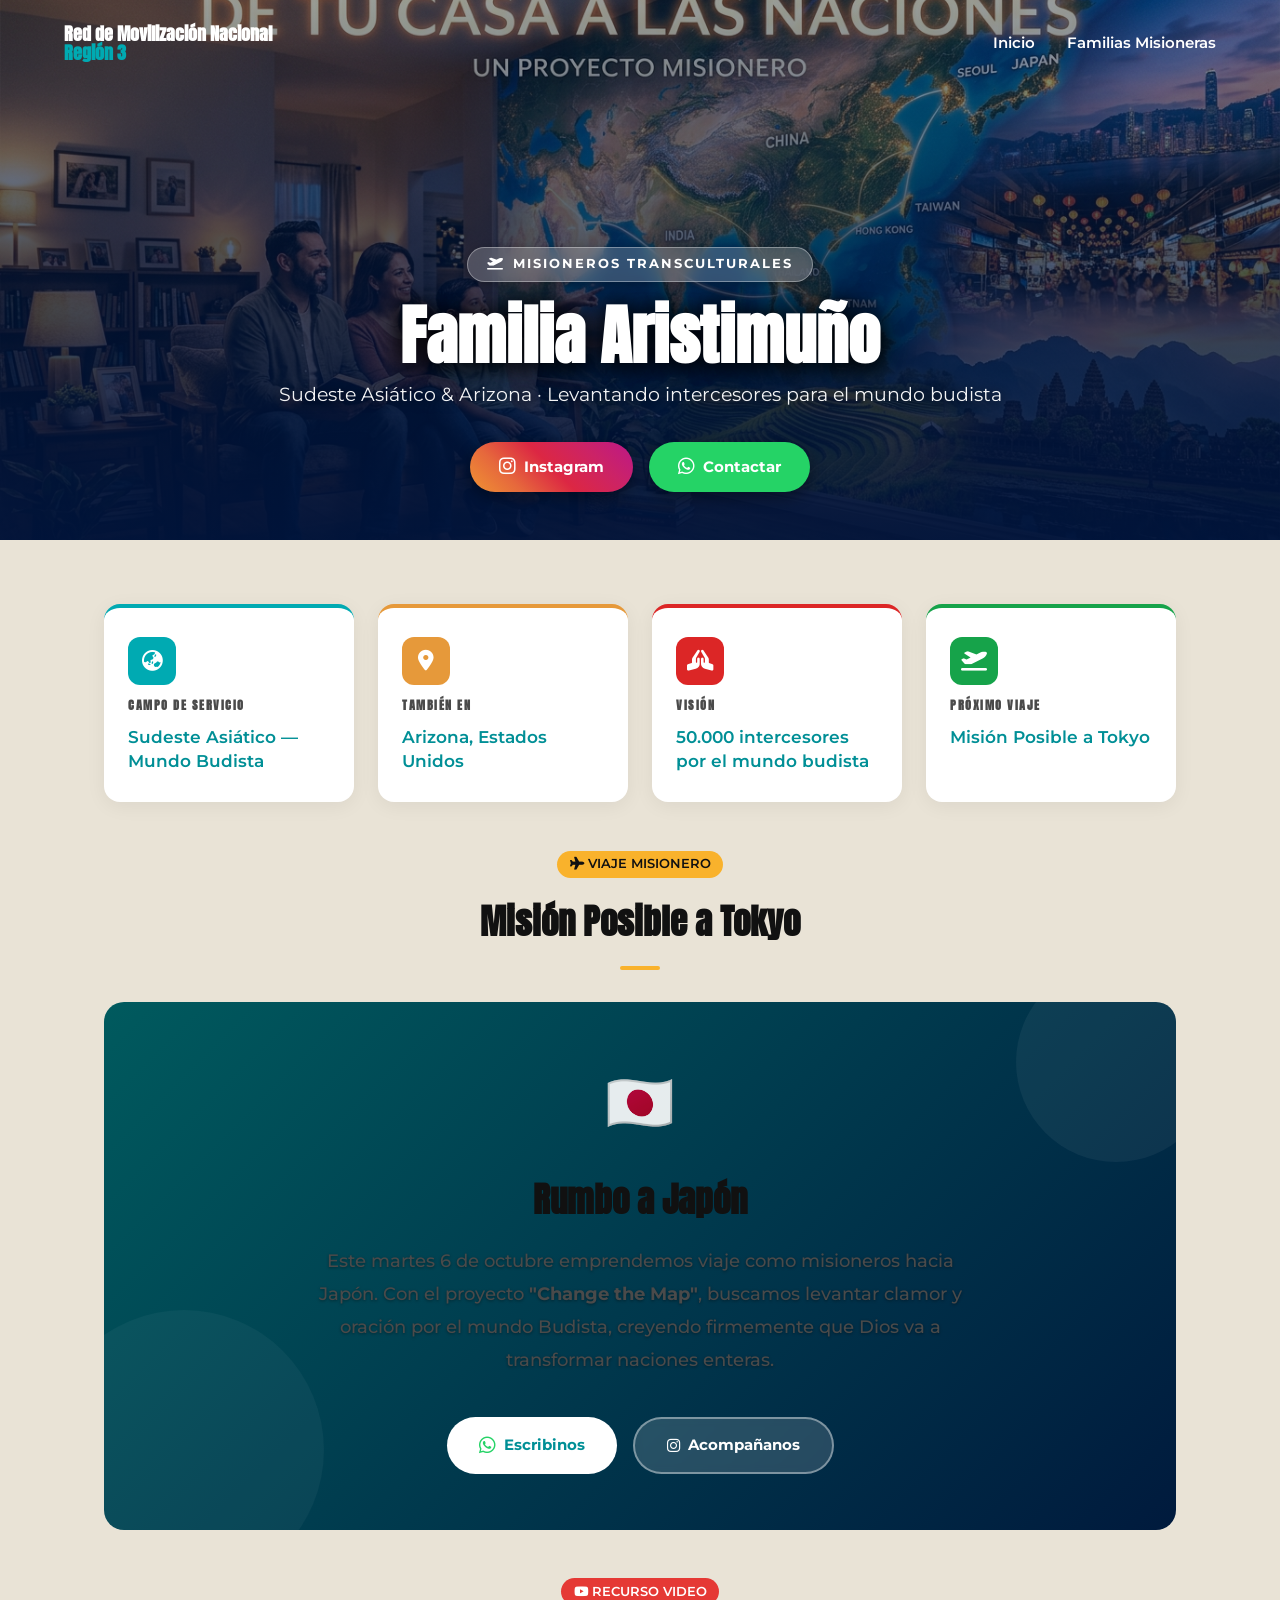
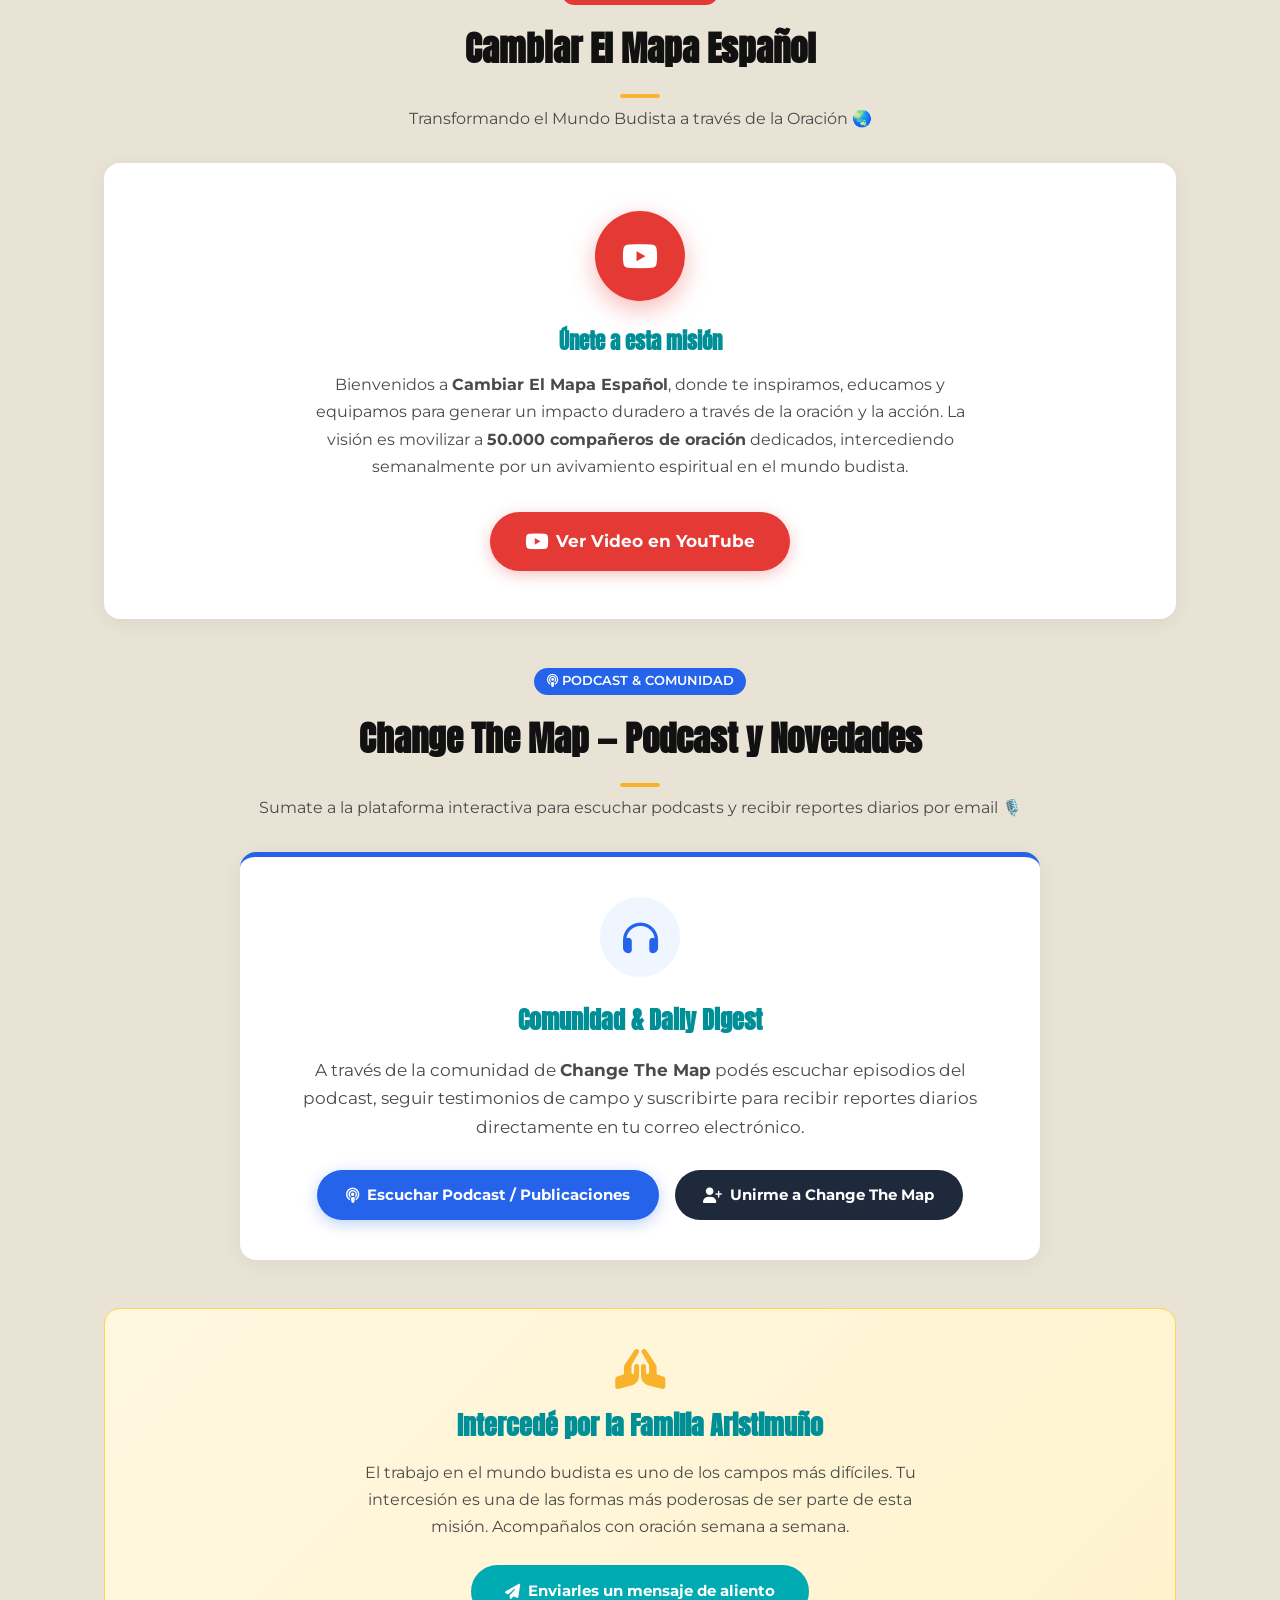
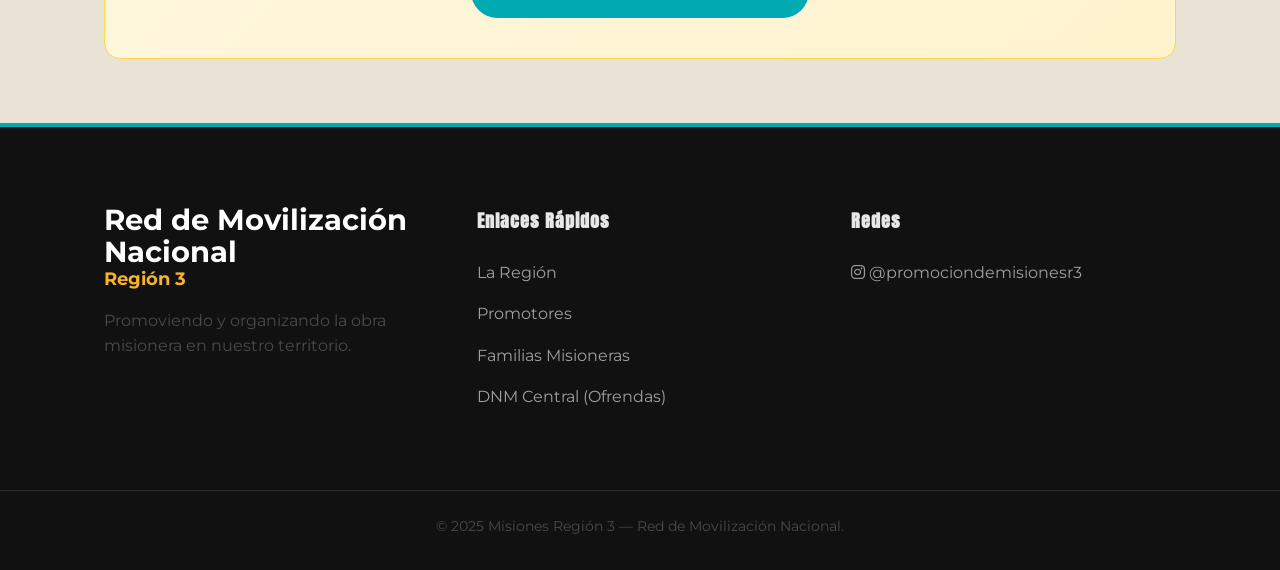
==== evento-detalle.html @ 2feb19c0 "Improve contrast for Aristimuño project highlight block" ====
<!DOCTYPE html>
<html lang="es">
<head>
    <meta charset="utf-8"/>
    <meta content="width=device-width, initial-scale=1.0" name="viewport"/>
    <title>Familia Aristimuño | Misioneros Región 3</title>
    <meta name="description" content="Conocé la historia y los proyectos misioneros de la Familia Aristimuño, sirviendo en el Sudeste Asiático y Arizona con el viaje 'Misión Posible a Tokyo' y el proyecto 'Change the Map'."/>
    <link href="estilos.css" rel="stylesheet"/>
    <link href="https://fonts.googleapis.com/css2?family=Anton&amp;family=Montserrat:wght@300;400;600;700;800&amp;display=swap" rel="stylesheet"/>
    <link href="https://cdnjs.cloudflare.com/ajax/libs/font-awesome/6.4.0/css/all.min.css" rel="stylesheet"/>
    <link href="manifest.json" rel="manifest"/>
    <meta content="#004080" name="theme-color"/>
    <meta content="yes" name="apple-mobile-web-app-capable"/>
    <meta content="black-translucent" name="apple-mobile-web-app-status-bar-style"/>
    <style>
        /* --- Estilos específicos para la página de perfil --- */
        .perfil-hero {
            min-height: 60vh;
            display: flex;
            align-items: flex-end;
            justify-content: center;
            position: relative;
            padding-top: 80px;
            padding-bottom: 3rem;
            background: url('assets/images/hero_aristimuno.jpg') center/cover no-repeat;
        }
        .perfil-hero-overlay {
            position: absolute;
            inset: 0;
            background: linear-gradient(to top, rgba(0,20,60,0.95) 0%, rgba(0,20,60,0.65) 60%, rgba(0,20,60,0.4) 100%);
            z-index: 1;
        }
        .perfil-hero-content {
            position: relative;
            z-index: 2;
            text-align: center;
            color: #ffffff !important;
            width: 100%;
            max-width: 800px;
            padding: 0 1.5rem;
        }
        .perfil-hero-badge {
            display: inline-flex;
            align-items: center;
            gap: 0.5rem;
            background: rgba(255,255,255,0.2);
            backdrop-filter: blur(8px);
            border: 1px solid rgba(255,255,255,0.35);
            color: #ffffff !important;
            padding: 0.4rem 1.2rem;
            border-radius: 50px;
            font-size: 0.8rem;
            font-weight: 700;
            letter-spacing: 2px;
            text-transform: uppercase;
            margin-bottom: 1.2rem;
            box-shadow: 0 2px 10px rgba(0,0,0,0.3);
        }
        .perfil-hero-title {
            color: #ffffff !important;
            font-size: clamp(2.5rem, 6vw, 4rem);
            font-weight: 800;
            margin: 0 0 0.5rem;
            line-height: 1.1;
            text-shadow: 0 2px 20px rgba(0,0,0,0.9), 0 4px 30px rgba(0,0,0,0.8);
        }
        .perfil-hero-sub {
            color: #ffffff !important;
            font-size: 1.2rem;
            font-weight: 400;
            opacity: 0.95;
            margin-bottom: 2rem;
            text-shadow: 0 2px 12px rgba(0,0,0,0.9);
        }
        .perfil-hero-actions {
            display: flex;
            gap: 1rem;
            justify-content: center;
            flex-wrap: wrap;
        }

        /* --- Info cards --- */
        .perfil-info-grid {
            display: grid;
            grid-template-columns: repeat(auto-fit, minmax(240px, 1fr));
            gap: 1.5rem;
            margin-bottom: 3rem;
        }
        .perfil-info-card {
            background: white;
            border-radius: 16px;
            padding: 1.8rem 1.5rem;
            box-shadow: 0 4px 20px rgba(0,0,0,0.06);
            display: flex;
            flex-direction: column;
            align-items: flex-start;
            gap: 0.7rem;
            border-top: 4px solid var(--primary-color);
            transition: transform 0.3s ease, box-shadow 0.3s ease;
        }
        .perfil-info-card:hover {
            transform: translateY(-4px);
            box-shadow: 0 10px 30px rgba(0,0,0,0.1);
        }
        .perfil-info-card .card-icon {
            width: 48px;
            height: 48px;
            border-radius: 12px;
            display: flex;
            align-items: center;
            justify-content: center;
            font-size: 1.3rem;
            color: white;
            background: var(--primary-color);
        }
        .perfil-info-card h4 {
            font-size: 0.75rem;
            font-weight: 700;
            text-transform: uppercase;
            letter-spacing: 1.5px;
            color: var(--text-muted);
            margin: 0;
        }
        .perfil-info-card p {
            font-size: 1.05rem;
            font-weight: 600;
            color: var(--primary-dark);
            margin: 0;
            line-height: 1.4;
        }

        /* --- Proyecto highlight --- */
        .proyecto-highlight {
            background: linear-gradient(135deg, #005a5e 0%, #001a3d 100%);
            border-radius: 20px;
            padding: 3.5rem 3rem;
            color: white;
            text-align: center;
            position: relative;
            overflow: hidden;
        }
        .proyecto-highlight::before {
            content: '';
            position: absolute;
            top: -40px; right: -40px;
            width: 200px; height: 200px;
            background: rgba(255,255,255,0.05);
            border-radius: 50%;
        }
        .proyecto-highlight::after {
            content: '';
            position: absolute;
            bottom: -60px; left: -60px;
            width: 280px; height: 280px;
            background: rgba(255,255,255,0.04);
            border-radius: 50%;
        }
        .proyecto-icon {
            font-size: 3.5rem;
            margin-bottom: 1.5rem;
            opacity: 0.9;
        }
        .proyecto-highlight h3 {
            font-size: 2.2rem;
            font-weight: 800;
            margin-bottom: 1rem;
        }
        .proyecto-highlight p {
            font-size: 1.15rem;
            font-weight: 500;
            line-height: 1.8;
            opacity: 1;
            max-width: 650px;
            margin: 0 auto 2.5rem;
            text-shadow: 0 1px 3px rgba(0,0,0,0.4);
        }
        .proyecto-actions {
            display: flex;
            gap: 1rem;
            justify-content: center;
            flex-wrap: wrap;
            position: relative;
            z-index: 1;
        }

        /* --- Video resource --- */
        .recurso-card {
            background: white;
            border-radius: 16px;
            box-shadow: 0 4px 20px rgba(0,0,0,0.06);
            overflow: hidden;
            display: flex;
            flex-direction: column;
            align-items: center;
            padding: 3rem 2rem;
            text-align: center;
        }
        .recurso-play-btn {
            width: 90px;
            height: 90px;
            background: #e53935;
            border-radius: 50%;
            display: flex;
            align-items: center;
            justify-content: center;
            font-size: 2rem;
            color: white;
            margin-bottom: 1.5rem;
            box-shadow: 0 8px 25px rgba(229,57,53,0.35);
            transition: transform 0.3s ease, box-shadow 0.3s ease;
        }
        .recurso-play-btn:hover {
            transform: scale(1.1);
            box-shadow: 0 12px 35px rgba(229,57,53,0.45);
        }

        /* --- Intercesión motivator --- */
        .intercesion-card {
            background: linear-gradient(135deg, #fff8e1 0%, #fff3cd 100%);
            border: 1px solid #ffd54f;
            border-radius: 16px;
            padding: 2.5rem;
            text-align: center;
        }
        .intercesion-card h3 {
            color: var(--primary-dark);
            font-size: 1.6rem;
            margin-bottom: 0.8rem;
        }
        .intercesion-card p {
            color: var(--text-muted);
            font-size: 1rem;
            line-height: 1.7;
            max-width: 600px;
            margin: 0 auto 1.5rem;
        }

        @media (max-width: 600px) {
            .proyecto-highlight { padding: 2.5rem 1.5rem; }
            .proyecto-highlight h3 { font-size: 1.6rem; }
        }
    </style>
</head>
<body class="page-interna">
    <!-- Navbar -->
    <header class="navbar" id="navbar">
        <a class="logo" href="index.html">Red de Movilización Nacional<br/><span>Región 3</span></a>
        <nav class="nav-links" id="nav-links">
            <a class="nav-item" href="index.html#inicio">Inicio</a>
            <a class="nav-item" href="index.html#gira">Familias Misioneras</a>
        </nav>
        <button aria-label="Menú" class="mobile-toggle">
            <i class="fas fa-bars"></i>
        </button>
    </header>

    <!-- Hero -->
    <section class="perfil-hero">
        <div class="perfil-hero-overlay"></div>
        <div class="perfil-hero-content reveal">
            <div class="perfil-hero-badge">
                <i class="fas fa-plane-departure"></i> Misioneros Transculturales
            </div>
            <h1 class="perfil-hero-title">Familia Aristimuño</h1>
            <p class="perfil-hero-sub">Sudeste Asiático &amp; Arizona · Levantando intercesores para el mundo budista</p>
            <div class="perfil-hero-actions">
                <a href="https://www.instagram.com/fliaaristimuno/" target="_blank" class="btn-unified" style="background: linear-gradient(45deg, #f09433 0%, #e6683c 25%, #dc2743 50%, #cc2366 75%, #bc1888 100%); color: white; border: none; padding: 0.8rem 1.8rem; border-radius: 30px; font-weight: bold; text-decoration: none; display: inline-flex; align-items: center; gap: 0.5rem; box-shadow: 0 5px 15px rgba(0,0,0,0.4);">
                    <i class="fab fa-instagram" style="font-size: 1.2rem;"></i> Instagram
                </a>
                <a href="https://wa.me/541131917009" target="_blank" class="btn-unified" style="background: #25D366; color: white; border: none; padding: 0.8rem 1.8rem; border-radius: 30px; font-weight: bold; text-decoration: none; display: inline-flex; align-items: center; gap: 0.5rem; box-shadow: 0 5px 15px rgba(0,0,0,0.4);">
                    <i class="fab fa-whatsapp" style="font-size: 1.2rem;"></i> Contactar
                </a>
            </div>
        </div>
    </section>

    <!-- Contenido Principal -->
    <main class="section bg-light" style="padding: 4rem 0;">
        <div class="container">

            <!-- Info rápida -->
            <div class="perfil-info-grid reveal">
                <div class="perfil-info-card">
                    <div class="card-icon"><i class="fas fa-globe-asia"></i></div>
                    <h4>Campo de servicio</h4>
                    <p>Sudeste Asiático — Mundo Budista</p>
                </div>
                <div class="perfil-info-card" style="border-color: #e6993a;">
                    <div class="card-icon" style="background: #e6993a;"><i class="fas fa-map-marker-alt"></i></div>
                    <h4>También en</h4>
                    <p>Arizona, Estados Unidos</p>
                </div>
                <div class="perfil-info-card" style="border-color: #dc2626;">
                    <div class="card-icon" style="background: #dc2626;"><i class="fas fa-praying-hands"></i></div>
                    <h4>Visión</h4>
                    <p>50.000 intercesores por el mundo budista</p>
                </div>
                <div class="perfil-info-card" style="border-color: #16a34a;">
                    <div class="card-icon" style="background: #16a34a;"><i class="fas fa-plane-departure"></i></div>
                    <h4>Próximo Viaje</h4>
                    <p>Misión Posible a Tokyo</p>
                </div>
            </div>

            <!-- Viaje a Tokyo -->
            <div class="detalle-bloque reveal" style="margin-bottom: 3rem;">
                <div class="section-header text-center" style="margin-bottom: 2rem;">
                    <span class="tag" style="background: var(--secondary-color); color: var(--text-dark); margin-bottom: 1rem;">
                        <i class="fas fa-plane"></i> VIAJE MISIONERO
                    </span>
                    <h2>Misión Posible a Tokyo</h2>
                </div>
                <div class="proyecto-highlight">
                    <div class="proyecto-icon">🇯🇵</div>
                    <h3>Rumbo a Japón</h3>
                    <p>
                        Este martes 6 de octubre emprendemos viaje como misioneros hacia Japón. Con el proyecto <strong>"Change the Map"</strong>, buscamos levantar clamor y oración por el mundo Budista, creyendo firmemente que Dios va a transformar naciones enteras.
                    </p>
                    <div class="proyecto-actions">
                        <a href="https://wa.me/541131917009" target="_blank" class="btn-unified" style="background: white; color: var(--primary-dark); font-weight: bold; border: none; padding: 0.9rem 2rem; border-radius: 50px; display: inline-flex; align-items: center; gap: 0.5rem;">
                            <i class="fab fa-whatsapp" style="color: #25D366; font-size: 1.2rem;"></i> Escribinos
                        </a>
                        <a href="https://www.instagram.com/fliaaristimuno/" target="_blank" class="btn-unified" style="background: rgba(255,255,255,0.15); color: white; border: 2px solid rgba(255,255,255,0.4); font-weight: bold; padding: 0.9rem 2rem; border-radius: 50px; display: inline-flex; align-items: center; gap: 0.5rem; backdrop-filter: blur(4px);">
                            <i class="fab fa-instagram"></i> Acompañanos
                        </a>
                    </div>
                </div>
            </div>

            <!-- Recurso: Cambiar el Mapa Español -->
            <div class="detalle-bloque reveal" style="margin-bottom: 3rem;">
                <div class="section-header text-center" style="margin-bottom: 2rem;">
                    <span class="tag" style="background: #e53935; color: white; margin-bottom: 1rem;">
                        <i class="fab fa-youtube"></i> RECURSO VIDEO
                    </span>
                    <h2>Cambiar El Mapa Español</h2>
                    <p>Transformando el Mundo Budista a través de la Oración 🌏</p>
                </div>
                <div class="recurso-card">
                    <a href="https://www.youtube.com/watch?v=YH_PsgIEcbk" target="_blank" class="recurso-play-btn">
                        <i class="fab fa-youtube"></i>
                    </a>
                    <h3 style="color: var(--primary-dark); margin-bottom: 0.8rem;">Únete a esta misión</h3>
                    <p style="color: var(--text-muted); max-width: 650px; line-height: 1.7; margin-bottom: 2rem;">
                        Bienvenidos a <strong>Cambiar El Mapa Español</strong>, donde te inspiramos, educamos y equipamos para generar un impacto duradero a través de la oración y la acción. La visión es movilizar a <strong>50.000 compañeros de oración</strong> dedicados, intercediendo semanalmente por un avivamiento espiritual en el mundo budista.
                    </p>
                    <a href="https://www.youtube.com/watch?v=YH_PsgIEcbk" target="_blank" class="btn-unified" style="background: #e53935; color: white; border: none; padding: 1rem 2.2rem; font-size: 1.05rem; border-radius: 50px; text-decoration: none; display: inline-flex; align-items: center; gap: 0.5rem; box-shadow: 0 4px 15px rgba(229,57,53,0.3);">
                        <i class="fab fa-youtube" style="font-size: 1.3rem;"></i> Ver Video en YouTube
                    </a>
                </div>
            </div>

            <!-- Recurso: Comunidad & Podcast Change The Map -->
            <div class="detalle-bloque reveal" style="margin-bottom: 3rem;">
                <div class="section-header text-center" style="margin-bottom: 2rem;">
                    <span class="tag" style="background: #2563eb; color: white; margin-bottom: 1rem;">
                        <i class="fas fa-podcast"></i> PODCAST &amp; COMUNIDAD
                    </span>
                    <h2>Change The Map — Podcast y Novedades</h2>
                    <p>Sumate a la plataforma interactiva para escuchar podcasts y recibir reportes diarios por email 🎙️</p>
                </div>
                
                <div style="max-width: 800px; margin: 0 auto; background: white; border-radius: 16px; box-shadow: 0 4px 20px rgba(0,0,0,0.06); padding: 2.5rem; text-align: center; border-top: 5px solid #2563eb;">
                    <div style="width: 80px; height: 80px; background: #eff6ff; color: #2563eb; border-radius: 50%; display: flex; align-items: center; justify-content: center; font-size: 2.2rem; margin: 0 auto 1.5rem;">
                        <i class="fas fa-headphones"></i>
                    </div>

                    <h3 style="color: var(--primary-dark); margin-bottom: 1rem; font-size: 1.5rem;">Comunidad &amp; Daily Digest</h3>
                    <p style="color: var(--text-muted); line-height: 1.7; margin-bottom: 1.8rem; font-size: 1.05rem;">
                        A través de la comunidad de <strong>Change The Map</strong> podés escuchar episodios del podcast, seguir testimonios de campo y suscribirte para recibir reportes diarios directamente en tu correo electrónico.
                    </p>

                    <div style="display: flex; gap: 1rem; justify-content: center; flex-wrap: wrap;">
                        <a href="https://community.changethemap.net/posts/105687089" target="_blank" class="btn-unified" style="background: #2563eb; color: white; border: none; padding: 0.8rem 1.8rem; border-radius: 50px; text-decoration: none; font-weight: bold; display: inline-flex; align-items: center; gap: 0.5rem; box-shadow: 0 4px 15px rgba(37,99,235,0.3);">
                            <i class="fas fa-podcast"></i> Escuchar Podcast / Publicaciones
                        </a>
                        <a href="https://community.changethemap.net/" target="_blank" class="btn-unified" style="background: #1e293b; color: white; border: none; padding: 0.8rem 1.8rem; border-radius: 50px; text-decoration: none; font-weight: bold; display: inline-flex; align-items: center; gap: 0.5rem;">
                            <i class="fas fa-user-plus"></i> Unirme a Change The Map
                        </a>
                    </div>
                </div>
            </div>

            <!-- Intercesión -->
            <div class="detalle-bloque reveal">
                <div class="intercesion-card">
                    <i class="fas fa-hands-praying" style="font-size: 2.5rem; color: var(--secondary-color); margin-bottom: 1rem;"></i>
                    <h3>Intercedé por la Familia Aristimuño</h3>
                    <p>
                        El trabajo en el mundo budista es uno de los campos más difíciles. Tu intercesión es una de las formas más poderosas de ser parte de esta misión. Acompañalos con oración semana a semana.
                    </p>
                    <a href="https://wa.me/541131917009" target="_blank" class="btn-unified btn-unified-primary" style="display: inline-flex; align-items: center; gap: 0.5rem; padding: 0.8rem 2rem; border-radius: 50px;">
                        <i class="fas fa-paper-plane"></i> Enviarles un mensaje de aliento
                    </a>
                </div>
            </div>

        </div>
    </main>

    <!-- Footer -->
    <footer class="footer" id="contacto">
        <div class="container footer-grid reveal">
            <div class="footer-info">
                <a class="footer-logo" href="index.html">Red de Movilización Nacional<span>Región 3</span></a>
                <p>Promoviendo y organizando la obra misionera en nuestro territorio.</p>
            </div>
            <div class="footer-links">
                <h4>Enlaces Rápidos</h4>
                <ul>
                    <li><a href="index.html#region">La Región</a></li>
                    <li><a href="index.html#promotores">Promotores</a></li>
                    <li><a href="index.html#gira">Familias Misioneras</a></li>
                    <li><a href="https://dnmargentina.org/page/donaciones-ofrendas" target="_blank">DNM Central (Ofrendas)</a></li>
                </ul>
            </div>
            <div class="footer-social">
                <h4>Redes</h4>
                <a href="https://www.instagram.com/promociondemisionesr3/" target="_blank">
                    <i class="fab fa-instagram"></i> @promociondemisionesr3
                </a>
            </div>
        </div>
        <div class="footer-bottom">
            <p>© 2025 Misiones Región 3 — Red de Movilización Nacional.</p>
        </div>
    </footer>

    <script src="script.js?v=20261004"></script>
</body>
</html>
---- estilos.css ----
/* Variables y Configuración Base */
:root {
    --primary-color: #00AAB2;     /* Cian/Turquesa de Canva */
    --primary-dark: #008f96;
    --secondary-color: #F9B22C;   /* Amarillo/Naranja de Canva */
    --text-dark: #111111;
    --text-muted: #4a4a4a;
    --bg-light: #E9E3D6;          /* Beige Claro de Canva */
    --bg-white: #ffffff;
    --bg-dark: #000000;           /* Fondo negro */
    --border-color: rgba(0,0,0,0.1);
    
    --transition-fast: 0.3s ease;
    --transition-slow: 0.6s cubic-bezier(0.16, 1, 0.3, 1);
    
    --font-heading: 'Anton', sans-serif;
    --font-body: 'Montserrat', sans-serif;
}

* { margin: 0; padding: 0; box-sizing: border-box; }
html { scroll-behavior: smooth; }
body {
    font-family: var(--font-body);
    color: var(--text-dark);
    background-color: var(--bg-light);
    line-height: 1.6;
    overflow-x: hidden;
}

h1, h2, h3, h4 { font-family: var(--font-heading); color: var(--text-dark); margin-bottom: 0.5rem; font-weight: 700; }
h1 { font-size: 2.8rem; line-height: 1.1; }
h2 { 
    font-size: 2.2rem; 
    position: relative; 
    display: flex;
    flex-direction: column;
    align-items: center;
    gap: 0.5rem;
}
h2::after {
    content: '';
    width: 40px;
    height: 4px;
    background: var(--secondary-color);
    border-radius: 4px;
    display: block;
    margin-top: 0.5rem;
}
h3 { font-size: 1.3rem; }
p { margin-bottom: 0.8rem; color: var(--text-muted); }
a { text-decoration: none; color: inherit; transition: color var(--transition-fast); }

.container { max-width: 1200px; margin: 0 auto; padding: 0 5%; }
.section { padding: 5rem 0; }
.text-center { text-align: center; }

/* Botones */
.btn {
    display: inline-block; padding: 0.8rem 2rem; border-radius: 50px; font-weight: 600;
    transition: all var(--transition-fast); cursor: pointer; border: 2px solid transparent;
}
.btn-primary { background-color: var(--primary-color); color: var(--bg-white); }
.btn-primary:hover {
    background-color: var(--primary-dark);
    transform: translateY(-2px);
    box-shadow: 0 4px 15px rgba(217, 119, 54, 0.3);
}
.btn-outline { background-color: transparent; color: var(--bg-white); border-color: var(--bg-white); }
.btn-outline:hover { background-color: var(--bg-white); color: var(--primary-color); }
.btn-block { display: block; width: 100%; }

/* Navbar */
.navbar {
    position: fixed; top: 0; left: 0; width: 100%; display: flex; justify-content: space-between;
    align-items: center; padding: 1.5rem 5%; background-color: transparent; z-index: 1000;
    transition: all var(--transition-fast);
}
.navbar.scrolled {
    background-color: rgba(255, 255, 255, 0.95); backdrop-filter: blur(10px);
    padding: 1rem 5%; box-shadow: 0 2px 10px rgba(0,0,0,0.05);
}
.navbar.scrolled .logo, .navbar.scrolled .nav-item, .navbar.scrolled .mobile-toggle { color: var(--text-dark); }
.logo { font-family: var(--font-heading); font-size: 1.1rem; font-weight: 700; color: var(--bg-white); line-height: 1.1; text-decoration: none; }
.logo span { color: var(--primary-color); }
.nav-links { display: flex; gap: 2rem; }
.nav-item { color: var(--bg-white); font-weight: 600; font-size: 0.95rem; position: relative; }
.nav-item::after {
    content: ''; position: absolute; width: 0; height: 2px; bottom: -4px; left: 0;
    background-color: var(--primary-color); transition: width var(--transition-fast);
}
.nav-item:hover::after, .nav-item.active::after { width: 100%; }
.mobile-toggle { display: none; font-size: 1.5rem; background: none; border: none; color: var(--bg-white); cursor: pointer; }

/* Hero */
.hero {
    min-height: 100vh;
    background: url('assets/images/hero_meeting_photo.png') center/cover no-repeat;
    position: relative; display: flex; align-items: center; padding: 5rem 5% 3rem;
}
.hero-overlay {
    position: absolute; top: 0; left: 0; right: 0; bottom: 0;
    background: linear-gradient(135deg, rgba(0,0,0,0.45) 0%, rgba(0,0,0,0.1) 100%); z-index: 1;
}
.hero-content { position: relative; z-index: 2; max-width: 600px; color: var(--bg-white); }
.hero-content h1 { color: var(--bg-white); }
.hero-content p { color: rgba(255,255,255,0.9); font-size: 1.1rem; margin-bottom: 2rem; }
.hero-buttons { display: flex; gap: 1rem; }

/* Grid & Cards */
.grid { display: grid; gap: 2rem; }
.misioneros-grid { grid-template-columns: repeat(auto-fit, minmax(300px, 1fr)); margin-top: 3rem; }
.noticias-grid { grid-template-columns: repeat(auto-fit, minmax(350px, 1fr)); margin-top: 3rem; }
.card, .noticia-card {
    background: var(--bg-white); border-radius: 12px; overflow: hidden;
    box-shadow: 0 10px 30px rgba(0,0,0,0.05); transition: all var(--transition-fast);
}
.card:hover, .noticia-card:hover { transform: translateY(-5px); box-shadow: 0 15px 40px rgba(0,0,0,0.08); }
.card-img-wrapper, .noticia-img { height: 250px; overflow: hidden; }
.card-img, .noticia-img { width: 100%; height: 100%; object-fit: cover; transition: transform var(--transition-slow); }
.card:hover .card-img, .noticia-card:hover .noticia-img { transform: scale(1.05); }
.card-body, .noticia-content { padding: 1.5rem; }
.location { color: var(--primary-color); font-size: 0.9rem; font-weight: 600; }
.tag {
    display: inline-block; padding: 0.2rem 0.8rem; background: var(--secondary-color);
    color: var(--primary-dark); border-radius: 20px; font-size: 0.8rem; font-weight: 600; margin-bottom: 1rem;
}
.read-more { display: inline-flex; align-items: center; gap: 0.5rem; color: var(--primary-color); font-weight: 600; margin-top: 1rem; }
.read-more:hover { gap: 0.8rem; }

/* Promotores Grid */
.promotores-grid { grid-template-columns: repeat(auto-fit, minmax(340px, 1fr)); margin-top: 2rem; }
.distrito-card:hover { transform: translateY(-3px); }

/* Lista de Contactos dentro de cada tarjeta de Distrito */
.contacto-lista { display: flex; flex-direction: column; gap: 0.75rem; }
.contacto-item {
    display: flex; align-items: center; justify-content: space-between; gap: 0.75rem;
    padding: 0.6rem 0.8rem; background: rgba(0,0,0,0.03); border-radius: 8px;
    transition: background var(--transition-fast);
}
.contacto-item:hover { background: rgba(0,0,0,0.06); }
.contacto-info { display: flex; flex-direction: column; gap: 0.15rem; flex: 1; min-width: 0; }
.contacto-info strong { font-size: 0.95rem; color: var(--text-dark); }
.contacto-info small { font-size: 0.8rem; color: var(--text-muted); }

/* Etiquetas de Rol */
.contacto-rol {
    font-size: 0.7rem; font-weight: 700; text-transform: uppercase; letter-spacing: 0.5px;
    display: inline-flex; align-items: center; gap: 0.3rem;
}
.contacto-rol.coordinador { color: var(--primary-dark); }
.contacto-rol.promotor { color: var(--secondary-color); }

/* Botón circular de WhatsApp individual */
.btn-wa {
    display: inline-flex; align-items: center; justify-content: center;
    width: 40px; height: 40px; background: transparent; color: var(--primary-color); border: 2px solid var(--primary-color);
    border-radius: 50%; font-size: 1.2rem; transition: transform var(--transition-fast), box-shadow var(--transition-fast);
}
.btn-wa:hover { transform: scale(1.1); box-shadow: 0 4px 10px rgba(0,0,0,0.1); background: var(--primary-color); color: white; }

/* === PREMIUM CARD OVERRIDE === */
.premium-card {
    background: var(--bg-white);
    border-radius: 24px;
    padding: 2rem 1.5rem;
    box-shadow: 0 10px 40px rgba(0,0,0,0.03);
    border: 1px solid rgba(0,0,0,0.03);
    transition: transform 0.4s ease, box-shadow 0.4s ease;
}
.premium-card:hover {
    transform: translateY(-5px);
    box-shadow: 0 20px 50px rgba(0,0,0,0.08);
}

/* Gira Timeline */
.gira-timeline { position: relative; max-width: 800px; margin: 0 auto; padding: 2rem 0; text-align: left; }
.gira-timeline::before { content: ''; position: absolute; top: 0; bottom: 0; left: 20px; width: 2px; background: var(--primary-color); }
.gira-item { position: relative; padding-left: 60px; margin-bottom: 3rem; }
.gira-item::before { content: ''; position: absolute; left: 12px; top: 0; width: 18px; height: 18px; border-radius: 50%; background: var(--secondary-color); border: 4px solid var(--bg-light); z-index: 2; }
.gira-date { font-weight: 700; color: var(--primary-color); margin-bottom: 0.5rem; font-size: 1.1rem; }
.gira-content { background: var(--bg-white); padding: 1.5rem; border-radius: 8px; box-shadow: 0 5px 15px rgba(0,0,0,0.05); }

/* Intercesión Urgente */
.urgent-banner { background-color: #fff1f0; border-left: 8px solid #ff4d4f; padding: 2.5rem 0; box-shadow: 0 4px 20px rgba(255, 77, 79, 0.1); margin: 2rem 5%; border-radius: 8px; }
.urgent-content { display: flex; align-items: center; gap: 2rem; justify-content: space-between; }
.urgent-icon { font-size: 3.5rem; color: #ff4d4f; }
.urgent-text { flex-grow: 1; }
.urgent-text h2 { color: #cf1322; margin-bottom: 0.5rem; font-family: var(--font-heading); }
.urgent-text p { color: #5c0011; margin-bottom: 0; }
.btn-urgent { background-color: #ff4d4f; color: var(--bg-white); border: none; white-space: nowrap; font-weight: 600; display: inline-block; padding: 0.8rem 2rem; border-radius: 50px; transition: all var(--transition-fast); }
.btn-urgent:hover { background-color: #cf1322; box-shadow: 0 4px 15px rgba(255, 77, 79, 0.4); transform: translateY(-2px); color: white; }
.nav-links .btn-urgent { font-size: 0.85rem; padding: 0.5rem 1rem; margin-left: 1rem; }

/* Eventos */
.bg-dark { background-color: var(--bg-dark); color: var(--bg-white); }
.header-light h2, .header-light p { color: var(--bg-white); }
.eventos-grid { grid-template-columns: repeat(auto-fit, minmax(300px, 1fr)); margin-top: 3rem; }
.evento-card { display: flex; background: var(--bg-white); border-radius: 12px; overflow: hidden; color: var(--text-dark); transition: transform var(--transition-fast); }
.evento-card:hover { transform: translateY(-5px); box-shadow: 0 15px 40px rgba(0,0,0,0.08); }
.evento-date { background: var(--primary-color); color: var(--bg-white); padding: 1.5rem; display: flex; flex-direction: column; align-items: center; justify-content: center; min-width: 100px; }
.evento-date .day { font-size: 2.5rem; font-weight: 700; line-height: 1; }
.evento-date .month { font-size: 1rem; font-weight: 600; text-transform: uppercase; }
.evento-info { padding: 1.5rem; flex-grow: 1; text-align: left; }
.evento-info p { margin-bottom: 0.5rem; }
.btn-sm { padding: 0.5rem 1rem; font-size: 0.9rem; }

/* Form / Oración */
.bg-warm { background-color: #f6e8cc; }
.oracion-layout { display: grid; grid-template-columns: 1fr 1fr; gap: 4rem; align-items: center; }
.oracion-lista { list-style: none; margin-top: 2rem; }
.oracion-lista li { margin-bottom: 1rem; display: flex; align-items: center; gap: 1rem; font-size: 1.1rem; color: var(--text-dark); }
.oracion-lista i { color: var(--primary-color); }
.oracion-form-container { background: var(--bg-white); padding: 2.5rem; border-radius: 12px; box-shadow: 0 20px 40px rgba(0,0,0,0.05); }
.form-group { margin-bottom: 1.5rem; }
.form-group label { display: block; margin-bottom: 0.5rem; font-weight: 600; color: var(--text-dark); }
.form-group input, .form-group textarea {
    width: 100%; padding: 0.8rem 1rem; border: 1px solid #ddd; border-radius: 8px; font-family: inherit; font-size: 1rem; transition: all var(--transition-fast);
}
.form-group input:focus, .form-group textarea:focus { outline: none; border-color: var(--primary-color); box-shadow: 0 0 0 3px rgba(217, 119, 54, 0.1); }
.alert { padding: 1rem; border-radius: 8px; background: #e8f5e9; color: #2e7d32; margin-top: 1rem; text-align: center; font-weight: 600; }
.alert.hidden { display: none; }

/* Footer */
/* Footer Minimalista */
.footer { 
    background-color: var(--text-dark); 
    color: rgba(255,255,255,0.6); 
    padding: 5rem 0 0; 
    border-top: 4px solid var(--primary-color);
}
.footer-grid { display: grid; grid-template-columns: repeat(auto-fit, minmax(250px, 1fr)); gap: 3rem; margin-bottom: 4rem; align-items: start; }
.footer-logo { color: var(--bg-white); font-size: 1.8rem; margin-bottom: 1.2rem; display: block; font-weight: 700; line-height: 1.1; margin-top: -0.2rem;}
.footer-logo span { color: var(--secondary-color); display: block; font-size: 1.1rem; margin-top: 0.1rem;}
.footer h4 { color: rgba(255,255,255,0.9); margin-bottom: 1.5rem; font-size: 1.1rem; letter-spacing: 1px; }
.footer ul { list-style: none; }
.footer ul li { margin-bottom: 1rem; }
.footer ul li a { transition: color 0.3s ease; }
.footer ul li a:hover { color: var(--secondary-color); }
.footer-contacto p { margin-bottom: 0.8rem; display: flex; align-items: center; gap: 1rem; }
.social-links { display: flex; gap: 1rem; margin-top: 1.5rem; }
.social-links a { display: inline-flex; align-items: center; justify-content: center; width: 40px; height: 40px; border-radius: 50%; background: rgba(255,255,255,0.1); color: var(--bg-white); transition: all var(--transition-fast); }
.social-links a:hover { background: var(--primary-color); transform: translateY(-3px); }
.footer-bottom { text-align: center; padding: 1.5rem; border-top: 1px solid rgba(255,255,255,0.1); font-size: 0.9rem; }

/* Premium UI Elements */
.glass-card {
    background: rgba(255, 255, 255, 0.7);
    backdrop-filter: blur(10px);
    -webkit-backdrop-filter: blur(10px);
    border: 1px solid rgba(255, 255, 255, 0.3);
    box-shadow: 0 8px 32px 0 rgba(0, 0, 0, 0.05);
}

.premium-quote {
    font-style: italic;
    padding: 2rem;
    background: rgba(0, 170, 178, 0.05);
    border-left: 4px solid var(--primary-color);
    margin: 2rem 0;
    position: relative;
}

.premium-quote::before {
    content: '"';
    position: absolute;
    top: -10px;
    left: 10px;
    font-size: 4rem;
    color: var(--primary-color);
    opacity: 0.2;
    font-family: serif;
}

.alfajor-progress-container {
    background: #f9f9f9;
    padding: 1.25rem;
    border-radius: 12px;
    margin-top: 1rem;
}

.alfajor-grid {
    display: grid;
    grid-template-columns: repeat(10, 1fr);
    gap: 8px;
    margin-top: 10px;
}

.alfajor-dot {
    width: 12px;
    height: 12px;
    background: #ddd;
    border-radius: 50%;
    transition: background var(--transition-fast);
}

.alfajor-dot.filled {
    background: var(--secondary-color);
    box-shadow: 0 0 8px var(--secondary-color);
}

.floating-tag {
    position: absolute;
    top: -15px;
    right: 20px;
    background: var(--bg-dark);
    color: white;
    padding: 5px 15px;
    border-radius: 20px;
    font-size: 0.8rem;
    font-weight: 700;
}

/* Animaciones */
.reveal { 
    opacity: 0; 
    transform: translateY(30px); 
    transition: opacity 0.6s cubic-bezier(0.16, 1, 0.3, 1), transform 0.6s cubic-bezier(0.16, 1, 0.3, 1);
    animation: revealFallback 0s 1.5s forwards; /* safety: show content after 1.5s even without JS */
}
.reveal.active { opacity: 1; transform: translateY(0); animation: none; }
@keyframes revealFallback { to { opacity: 1; transform: translateY(0); } }

/* Móvil */
@media (max-width: 768px) {
    .oracion-layout { grid-template-columns: 1fr; gap: 2rem; }
    .hero-content h1 { font-size: 2.5rem; }
    
    .evento-card { flex-direction: column; text-align: center; }
    .evento-date { flex-direction: row; gap: 1rem; padding: 1rem; }
    .evento-date .day { font-size: 2rem; }
    .evento-info { text-align: center; }
    
    .urgent-content { flex-direction: column; text-align: center; }
    .urgent-banner { margin: 1rem; padding: 2rem; border-left: none; border-top: 8px solid #ff4d4f; }
    .nav-links .btn-urgent { margin-left: 0; margin-top: 1rem; display: inline-block; }
    
    .misioneros-highlight { grid-template-columns: 1fr !important; gap: 2rem !important; }
}

/* Escuela de Formación (EFM) */
.efm-card {
    transition: all var(--transition-fast);
}
.efm-card:hover {
    transform: translateY(-8px);
    box-shadow: 0 25px 50px rgba(0,0,0,0.1);
}
.efm-card.destaque {
    box-shadow: 0 15px 35px rgba(0, 170, 178, 0.3);
}
.efm-card.destaque .btn:hover {
    filter: brightness(1.1);
    transform: translateY(-2px);
}

@media (max-width: 768px) {
    .efm-content-layout {
        grid-template-columns: 1fr !important;
        gap: 2rem !important;
    }
}

/* ===== FORMACIÓN MISIONERA — 3 sedes ===== */
.formacion-grid {
    display: grid;
    grid-template-columns: repeat(3, 1fr);
    gap: 2rem;
    align-items: stretch;
}

.formacion-card {
    transition: transform 0.3s ease, box-shadow 0.3s ease;
}
.formacion-card:hover {
    transform: translateY(-8px);
    box-shadow: 0 25px 50px rgba(0,0,0,0.1) !important;
}
.formacion-card.destaque:hover {
    box-shadow: 0 30px 55px rgba(0,170,178,0.4) !important;
}

@media (max-width: 1024px) {
    .formacion-grid {
        grid-template-columns: 1fr 1fr;
    }
}
@media (max-width: 640px) {
    .formacion-grid {
        grid-template-columns: 1fr;
    }
}

/* ===== EVENTOS — tarjetas con imagen ===== */
.evento-card-nueva:hover {
    transform: translateY(-6px);
    box-shadow: 0 20px 45px rgba(0,0,0,0.1) !important;
}
.evento-card-nueva:hover .evento-img-insta img {
    transform: scale(1.08);
}

/* ===== MOTIVOS DE ORACIÓN — Zamorano ===== */
.zamorano-prayer-block {
    animation: fadeInUp 0.5s ease;
}
@keyframes fadeInUp {
    from { opacity: 0; transform: translateY(10px); }
    to   { opacity: 1; transform: translateY(0); }
}

/* split-bg para secciones alternas */
.split-bg { background-color: var(--bg-light); }

/* ============================================================
   GLOBAL MOBILE OPTIMIZATIONS (Anti-Desbordamiento)
   ============================================================ */
img, video, iframe {
    max-width: 100%;
    height: auto;
}
p, h1, h2, h3, h4, h5, h6, a, span {
    word-break: break-word;
    overflow-wrap: break-word;
}
.gira-filters, .eventos-filtros {
    display: flex;
    flex-wrap: wrap;
    justify-content: center;
}
.swiper {
    max-width: 100vw;
    overflow: hidden;
}

/* ============================================================
   RESPONSIVE — Mobile First
   ============================================================ */

/* Navbar responsive */
@media (max-width: 900px) {
    .navbar { padding: 1rem 5%; }
    .nav-links {
        position: absolute; top: 100%; left: 0; width: 100%; max-width: 100%;
        height: auto; max-height: calc(100vh - 70px); background: var(--bg-white);
        flex-direction: column; gap: 0; padding-top: 0;
        box-shadow: 0 15px 30px rgba(0,0,0,0.15);
        transition: clip-path 0.4s cubic-bezier(0.16,1,0.3,1);
        clip-path: polygon(0 0, 100% 0, 100% 0, 0 0); overflow-y: auto; z-index: 999;
    }
    .nav-links.active { clip-path: polygon(0 0, 100% 0, 100% 100%, 0 100%); }
    .nav-item {
        color: var(--text-dark); padding: 1.2rem 2rem;
        border-bottom: 1px solid rgba(0,0,0,0.06); display: block; text-align: center;
        font-size: 1rem;
    }
    .mobile-toggle { display: block; z-index: 1001; }
    .navbar:not(.scrolled) .mobile-toggle,
    .navbar:not(.scrolled) .logo { color: var(--bg-white); }
    .nav-links .btn-urgent { margin: 1.5rem auto; display: inline-block; }
}

/* Hero responsive */
@media (max-width: 768px) {
    .hero { padding: 0 6%; min-height: 100svh; }
    .hero-content h1 { font-size: 2.2rem; line-height: 1.15; }
    .hero-content p { font-size: 1rem; }
    .hero-buttons { flex-direction: column; display: flex !important; }
    .hero-buttons > * { width: 100%; text-align: center; }
    .gira-card-footer { flex-direction: column; display: flex !important; }
    .gira-card-footer > .gira-btn { width: 100%; text-align: center; margin-bottom: 0.5rem; }
}

/* Secciones generales */
@media (max-width: 768px) {
    .section { padding: 2.5rem 0; }
    .container { padding: 0 4%; }
    h2 { font-size: 1.8rem; }
    h3 { font-size: 1.2rem; }

    /* La Región — mapa apilado */
    .region-info {
        flex-direction: column !important;
        gap: 1.5rem !important;
    }
    .region-info > div { min-width: unset !important; width: 100% !important; }
    #mapa-region { height: 260px !important; }

    /* Promotores grid → 1 columna */
    .promotores-grid { grid-template-columns: 1fr !important; }

    /* De Gira — columnas apiladas */
    .misioneros-premium-layout {
        grid-template-columns: 1fr !important;
        gap: 2rem !important;
    }
    .misionero-side-content { position: static !important; }

    /* Eventos */
    .eventos-cards-grid { grid-template-columns: 1fr !important; }
    .evento-card-nueva .evento-imagen-wrapper { height: 200px !important; }

    /* Formación Misionera */
    .formacion-grid { grid-template-columns: 1fr !important; }

    /* Noticias */
    .noticias-grid { grid-template-columns: 1fr !important; }

    /* Footer */
    .footer-grid { grid-template-columns: 1fr !important; gap: 2rem !important; }

    /* Oración layout */
    .oracion-layout { grid-template-columns: 1fr; gap: 2rem; }

    /* Eventos old */
    .evento-card { flex-direction: column; text-align: center; }
    .evento-date { flex-direction: row; gap: 1rem; padding: 1rem; }
    .evento-info { text-align: center; }

    /* Urgent banner */
    .urgent-content { flex-direction: column; text-align: center; }
    .urgent-banner { margin: 1rem; padding: 2rem; border-left: none; border-top: 8px solid #ff4d4f; }

    /* DNM banner buttons */
    .dnm-buttons { flex-direction: column !important; align-items: stretch !important; display: flex !important; }
    .dnm-buttons > a { width: 100%; text-align: center; margin-bottom: 0.5rem; }

    /* Alfajor grid */
    .alfajor-grid { grid-template-columns: repeat(7, 1fr) !important; }
}

/* Tablet */
@media (max-width: 1024px) and (min-width: 769px) {
    .promotores-grid { grid-template-columns: repeat(2, 1fr) !important; }
    .formacion-grid { grid-template-columns: 1fr 1fr !important; }
    .misioneros-premium-layout { grid-template-columns: 1fr !important; }
    .misionero-side-content { position: static !important; }
}

/* Pantallas muy chicas */
@media (max-width: 380px) {
    .hero-content h1 { font-size: 1.8rem; }
    .btn { padding: 0.7rem 1.4rem; font-size: 0.9rem; }
    .tag { font-size: 0.7rem; }
}

/* ============================================================
   HERO — Centrado, minimalista, con scroll indicator
   ============================================================ */
.hero {
    display: flex !important;
    align-items: center !important;
    justify-content: center !important;
    text-align: center !important;
    padding: 80px 5% 0 !important;
    min-height: 100vh !important;
}
.hero-overlay {
    background: linear-gradient(160deg, rgba(0,0,0,0.72) 0%, rgba(0,60,65,0.55) 60%, rgba(0,0,0,0.35) 100%) !important;
}
.hero-content {
    background: rgba(255, 255, 255, 0.05);
    backdrop-filter: blur(12px);
    -webkit-backdrop-filter: blur(12px);
    border: 1px solid rgba(255, 255, 255, 0.1);
    box-shadow: 0 15px 45px rgba(0, 0, 0, 0.2);
    padding: 3rem;
    border-radius: 30px;
    max-width: 740px !important;
    margin: 0 auto !important;
}
.hero-eyebrow {
    display: inline-block;
    font-family: var(--font-body);
    font-size: 0.85rem;
    font-weight: 700;
    letter-spacing: 2px;
    text-transform: uppercase;
    color: var(--secondary-color);
    margin-bottom: 1rem;
    border: 1px solid rgba(249,178,44,0.4);
    padding: 0.4rem 1.2rem;
    border-radius: 50px;
    background: rgba(0, 0, 0, 0.3);
}
.hero-content h1 {
    font-size: 3.4rem !important;
    line-height: 1.08 !important;
    letter-spacing: -1px;
    margin-bottom: 1rem !important;
    text-shadow: 0 2px 20px rgba(0,0,0,0.3);
}
.hero-buttons {
    justify-content: center !important;
    margin-bottom: 3rem;
}
/* Scroll indicator */
.hero-scroll-indicator {
    display: flex;
    flex-direction: column;
    align-items: center;
    gap: 0.4rem;
    cursor: pointer;
    opacity: 0.7;
    transition: opacity 0.3s;
}
.hero-scroll-indicator:hover { opacity: 1; }
.hero-scroll-indicator span {
    font-size: 0.72rem;
    letter-spacing: 2px;
    text-transform: uppercase;
    color: white;
    font-weight: 600;
}
.hero-scroll-arrow {
    width: 32px; height: 32px;
    border: 1.5px solid rgba(255,255,255,0.5);
    border-radius: 50%;
    display: flex; align-items: center; justify-content: center;
    color: white; font-size: 0.75rem;
    animation: heroScrollBounce 1.8s ease-in-out infinite;
}
@keyframes heroScrollBounce {
    0%, 100% { transform: translateY(0); }
    50% { transform: translateY(6px); }
}
/* Efecto blur/fade al hacer scroll — manejado por JS */
.hero.scrolled-hero .hero-content { opacity: 0.35; transform: translateY(-20px); transition: opacity 0.4s, transform 0.4s; }

@media (max-width: 768px) {
    .hero-content h1 { font-size: 2.2rem !important; }
    .hero-eyebrow { font-size: 0.75rem; padding: 0.3rem 0.8rem; }
    .hero { padding: 75px 5% 0 !important; }
}

/* ============================================================
   MOTIVOS DE ORACIÓN — Cards
   ============================================================ */
.motivos-grid {
    display: grid;
    grid-template-columns: 1fr 1fr;
    gap: 0.75rem;
}
.motivo-card {
    background: #f9f9f9;
    border: 1px solid rgba(0,170,178,0.12);
    border-radius: 10px;
    box-shadow: 0 2px 6px rgba(0,0,0,0.06);
    padding: 0.9rem 1rem;
    transition: background 0.3s ease, transform 0.3s ease, box-shadow 0.3s ease;
    display: flex;
    flex-direction: column;
    gap: 0.4rem;
    cursor: default;
}
.motivo-card:hover {
    background: #e8f7f8;
    transform: translateY(-4px);
    box-shadow: 0 8px 18px rgba(0,170,178,0.15);
    border-color: rgba(0,170,178,0.3);
}
.motivo-icon {
    font-size: 0.9rem;
    color: var(--primary-color);
    line-height: 1;
}
.motivo-card p {
    font-size: 0.82rem;
    color: var(--text-dark);
    margin: 0;
    line-height: 1.5;
}
@media (max-width: 640px) {
    .motivos-grid { grid-template-columns: 1fr; }
}

/* ============================================================
   EVENTOS — Imagen estilo Instagram Vertical
   ============================================================ */
.evento-img-insta {
    position: relative;
    width: 100%;
    padding-top: 100%; /* 1:1 ratio to make it shorter and more compact */
    overflow: hidden;
    background: #fdfdfd;
    border-radius: 12px; /* bordes redondeados estilo Instagram */
}
.evento-img-insta img {
    position: absolute;
    top: 0;
    left: 0;
    width: 100%;
    height: 100%;
    object-fit: cover;
    transition: transform 0.5s ease, filter 0.5s ease;
}

.evento-img-hover-overlay {
    position: absolute;
    inset: 0;
    background: rgba(0, 64, 128, 0.85); /* primary-dark con opacidad */
    display: flex;
    align-items: center;
    justify-content: center;
    opacity: 0;
    transition: opacity 0.3s ease;
    z-index: 2;
}

.evento-img-hover-overlay .hover-text {
    color: white;
    font-family: var(--font-heading);
    font-size: 1.2rem;
    text-transform: uppercase;
    letter-spacing: 1px;
    padding: 0.5rem 1.5rem;
    border: 2px solid white;
    border-radius: 30px;
    transform: translateY(20px);
    transition: transform 0.3s ease;
}

.evento-img-link:hover .evento-img-hover-overlay,
.gira-card-img-wrapper a:hover .evento-img-hover-overlay,
.gira-card a:hover .evento-img-hover-overlay {
    opacity: 1;
}

.evento-img-link:hover .evento-img-hover-overlay .hover-text,
.gira-card a:hover .evento-img-hover-overlay .hover-text {
    transform: translateY(0);
}

.evento-img-link:hover .evento-img-insta img {
    transform: scale(1.05);
    filter: blur(2px);
}

/* Hover sobre el link de imagen de gira card (ej: Aristimuño) */
.gira-card a:hover .gira-card-img {
    transform: scale(1.05);
    filter: blur(2px);
    transition: transform 0.5s ease, filter 0.5s ease;
}
.evento-img-inner {
    position: absolute;
    inset: 0;
    display: flex;
    align-items: flex-end;
    justify-content: flex-start;
}
.evento-img-overlay-text {
    position: absolute;
    inset: 0;
    background: linear-gradient(to top, rgba(0,0,0,0.7) 0%, rgba(0,0,0,0.1) 50%, transparent 100%);
    display: flex;
    flex-direction: column;
    justify-content: flex-end;
    padding: 1.2rem;
    gap: 0.3rem;
}
.evento-img-date-badge {
    font-family: var(--font-heading);
    font-size: 2.8rem;
    color: white;
    line-height: 1;
    font-weight: 900;
}
.evento-img-date-badge span {
    font-size: 0.75rem;
    font-family: var(--font-body);
    letter-spacing: 2px;
    opacity: 0.9;
    margin-left: 4px;
    vertical-align: middle;
    font-weight: 700;
}
.evento-img-title-overlay {
    font-family: var(--font-heading);
    font-size: 1.05rem;
    color: white;
    letter-spacing: 1.5px;
    line-height: 1.2;
    opacity: 0.92;
}
.evento-img-lugar {
    font-size: 0.78rem;
    color: rgba(255,255,255,0.8);
    font-weight: 600;
}
.evento-img-tag-tl {
    position: absolute;
    top: 0.75rem;
    left: 0.75rem;
}
.evento-card-nueva:hover .evento-img-inner {
    transform: scale(1.03);
    transition: transform 0.5s ease;
}

/* Botón Instagram coherente */
.btn-instagram {
    display: inline-flex;
    align-items: center;
    gap: 0.45rem;
    padding: 0.55rem 1.2rem;
    border-radius: 50px;
    font-size: 0.85rem;
    font-weight: 700;
    background: linear-gradient(45deg, #f09433 0%, #e6683c 25%, #dc2743 50%, #cc2366 75%, #bc1888 100%);
    color: white;
    border: none;
    cursor: pointer;
    text-decoration: none;
    transition: opacity 0.25s, transform 0.25s;
    align-self: flex-start;
}
.btn-instagram:hover {
    opacity: 0.88;
    transform: translateY(-2px);
    color: white;
}


/* === REDISEÑO REGION 3 === */

/* Utilidades para los botones consistentes */
.btn-unified {
    display: inline-flex;
    align-items: center;
    justify-content: center;
    gap: 0.5rem;
    padding: 0.8rem 1.6rem;
    border-radius: 50px;
    font-size: 0.95rem;
    font-weight: 700;
    cursor: pointer;
    text-decoration: none;
    transition: all 0.3s ease;
    border: 2px solid transparent;
}

.btn-unified-primary {
    background: var(--primary-color);
    color: white;
}
.btn-unified-primary:hover {
    background: var(--primary-dark);
    transform: translateY(-3px);
    box-shadow: 0 5px 15px rgba(0,170,178,0.3);
    color: white;
}

.btn-unified-outline {
    background: transparent;
    border-color: var(--primary-color);
    color: var(--primary-color);
}
.btn-unified-outline:hover {
    background: var(--primary-color);
    color: white;
    transform: translateY(-3px);
    box-shadow: 0 5px 15px rgba(0,170,178,0.2);
}

.btn-unified-instagram {
    background: transparent;
    border-color: var(--secondary-color);
    color: var(--secondary-color);
}
.btn-unified-instagram:hover {
    background: var(--secondary-color);
    transform: translateY(-3px);
    box-shadow: 0 5px 15px rgba(217,119,54,0.3);
    color: white;
}

/* Filtros de Eventos */
.eventos-filtros {
    display: flex;
    gap: 0.5rem;
    justify-content: center;
    flex-wrap: wrap;
    margin-bottom: 2rem;
}
.filter-btn {
    background: var(--bg-white);
    color: var(--text-muted);
    border: 2px solid rgba(0,0,0,0.05);
    padding: 0.5rem 1.2rem;
    border-radius: 30px;
    font-weight: 600;
    font-size: 0.9rem;
    cursor: pointer;
    transition: all 0.3s ease;
}
.filter-btn.active, .filter-btn:hover {
    border-color: var(--primary-color);
    background: rgba(0,170,178,0.1);
    color: var(--primary-color);
}

/* Swiper General Padding */
.swiper {
    padding-bottom: 4rem !important; /* Spacing for pagination bullets */
    padding-top: 1rem !important; /* Spacing for hover shadows */
}
.promotores-swiper {
    padding-bottom: 2rem; 
}
.swiper-wrapper {
    display: flex;
    align-items: stretch;
}
.swiper-slide {
    display: flex;
    align-items: stretch;
    height: auto;
}
.promotor-card {
    background: var(--bg-white);
    border-radius: 24px;
    padding: 2.5rem 1.5rem;
    text-align: center;
    box-shadow: 0 10px 40px rgba(0,0,0,0.03);
    border: 1px solid rgba(0,0,0,0.03);
    transition: transform 0.4s ease, box-shadow 0.4s ease;
    flex: 1; 
    display: flex;
    flex-direction: column;
    width: 100%;
}
.promotor-card:hover {
    transform: translateY(-5px);
    box-shadow: 0 20px 50px rgba(0,0,0,0.08);
}
/* Asegurar alineación vertical de textos variables */
.promotor-card h3 {
    min-height: 4.5rem;
    display: flex;
    align-items: center;
    justify-content: center;
    margin-bottom: 0.5rem !important;
}
.promotor-card p:nth-of-type(1) {
    min-height: 2.5rem;
    display: flex;
    align-items: center;
    justify-content: center;
}
.promotor-card p:nth-of-type(2) {
    min-height: 3rem;
    display: flex;
    align-items: center;
    justify-content: center;
}
.promotor-card:hover {
    transform: translateY(-5px);
}

/* ===== Voces del Campo Overrides ===== */
.mySwiperVoces .promotor-card h3,
.mySwiperVoces .promotor-card p {
    min-height: 0 !important;
    display: block !important;
}
.promotor-avatar {
    width: 100px;
    height: 100px;
    border-radius: 50%;
    margin: 0 auto 1.5rem;
    background: var(--bg-light);
    display: flex;
    align-items: center;
    justify-content: center;
    font-size: 2.5rem;
    color: var(--primary-color);
    border: 3px solid rgba(0,170,178,0.2);
}
.swiper-pagination-bullet-active {
    background: var(--primary-color) !important;
}

/* Devocionales Feed */
.devocional-card {
    background: var(--bg-white);
    border-radius: 24px;
    overflow: hidden;
    box-shadow: 0 10px 40px rgba(0,0,0,0.03);
    border: 1px solid rgba(0,0,0,0.03);
    display: flex;
    flex-direction: column;
    height: 100%;
    transition: transform 0.4s ease, box-shadow 0.4s ease;
}
.devocional-card:hover {
    transform: translateY(-5px);
    box-shadow: 0 20px 50px rgba(0,0,0,0.08);
}
.devocional-img {
    width: 100%;
    height: 200px;
    object-fit: cover;
}
.devocional-body {
    padding: 1.5rem;
    flex: 1;
    display: flex;
    flex-direction: column;
}
.devocional-date {
    font-size: 0.8rem;
    color: var(--primary-color);
    font-weight: 700;
    text-transform: uppercase;
    margin-bottom: 0.5rem;
    letter-spacing: 1px;
}

/* ============================================================
   UNIFORMIDAD DE TARJETAS (Global)
   ============================================================ */

/* Asegurar que los grids estiren sus hijos */
.eventos-cards-grid, 
.noticias-grid, 
.formacion-grid {
    display: grid !important;
    align-items: stretch !important;
}

/* Base para todas las tarjetas */
.evento-card-nueva, 
.formacion-card, 
.noticia-card,
.devocional-card {
    display: flex !important;
    flex-direction: column !important;
    height: 100% !important;
}

/* Alineación de títulos */
.evento-card-nueva h3, 
.formacion-card h3, 
.noticia-card h3,
.devocional-body h3 {
    min-height: 3.5rem;
    display: flex;
    align-items: center;
    margin-bottom: 0.8rem !important;
}

/* Contenido flexible para empujar el botón al fondo */
.evento-card-nueva .evento-content,
.formacion-card .formacion-content,
.noticia-card .noticia-content,
.devocional-card .devocional-body {
    flex-grow: 1 !important;
    display: flex !important;
    flex-direction: column !important;
}

/* Forzar que los párrafos de descripción ocupen el espacio central */
.evento-card-nueva p,
.formacion-card p,
.noticia-card p,
.devocional-card p {
    flex-grow: 1;
}

/* Botones al fondo */
.evento-card-nueva .btn, 
.formacion-card .btn,
.noticia-card .read-more {
    margin-top: auto !important;
    align-self: flex-start;
}

/* ── Gira Redesign Styles ────────────────────────────────────── */
.gira-header {
    margin-bottom: 3rem;
    position: relative;
}

.gira-subtitle {
    font-size: 1.25rem;
    color: var(--primary-color);
    font-weight: 600;
    margin-top: 0.5rem;
    font-style: italic;
    letter-spacing: 0.5px;
}

.gira-filters {
    display: flex;
    justify-content: center;
    gap: 0.8rem;
    margin-bottom: 3rem;
    flex-wrap: wrap;
}

.filter-btn-gira {
    padding: 0.7rem 1.8rem;
    border-radius: 50px;
    border: 2px solid rgba(255,111,0,0.15);
    background: white;
    color: var(--text-dark);
    font-weight: 700;
    font-size: 0.9rem;
    cursor: pointer;
    transition: all 0.4s cubic-bezier(0.4, 0, 0.2, 1);
    box-shadow: 0 4px 10px rgba(0,0,0,0.03);
}

.filter-btn-gira.active {
    background: #ff6f00;
    color: white;
    border-color: #ff6f00;
    box-shadow: 0 8px 20px rgba(255,111,0,0.25);
    transform: translateY(-2px);
}

.filter-btn-gira:hover:not(.active) {
    border-color: #ff6f00;
    color: #ff6f00;
    transform: translateY(-5px) scale(1.1);
    box-shadow: 0 15px 30px rgba(255,111,0,0.25);
}

/* --- Map UI Styles --- */
.gira-minimal-marker {
    display: flex;
    align-items: center;
    justify-content: center;
}

.marker-dot {
    width: 14px;
    height: 14px;
    background: #ff6f00;
    border: 3px solid white;
    border-radius: 50%;
    box-shadow: 0 0 15px rgba(255, 111, 0, 0.4);
    transition: all 0.3s ease;
}

.gira-minimal-marker:hover .marker-dot {
    transform: scale(1.4);
    background: var(--primary-color);
    box-shadow: 0 0 20px rgba(0, 170, 178, 0.6);
}

.gira-popup-content {
    text-align: center;
    padding: 0.5rem;
    min-width: 160px;
    font-family: var(--font-body);
}

.popup-img {
    width: 70px;
    height: 70px;
    border-radius: 50%;
    object-fit: cover;
    margin-bottom: 0.8rem;
    border: 2px solid var(--primary-color);
    box-shadow: 0 5px 15px rgba(0,0,0,0.1);
}

.gira-popup-content h4 {
    font-family: var(--font-heading);
    font-size: 1.25rem;
    margin: 0 0 0.3rem;
    color: var(--primary-dark);
    font-weight: 400;
}

.gira-popup-content p {
    font-size: 0.8rem;
    color: #ff6f00;
    font-weight: 700;
    text-transform: uppercase;
    letter-spacing: 1px;
    margin-bottom: 1rem;
}

.popup-btn {
    display: block;
    background: var(--primary-color);
    color: white;
    padding: 0.6rem 1rem;
    border-radius: 8px;
    text-decoration: none;
    font-size: 0.75rem;
    font-weight: 700;
    transition: all 0.3s ease;
}

.popup-btn:hover {
    background: var(--primary-dark);
    transform: translateY(-2px);
    box-shadow: 0 5px 15px rgba(0, 170, 178, 0.2);
}

/* Leaflet Popup Override */
.leaflet-popup-content-wrapper {
    border-radius: 16px;
    padding: 5px;
    box-shadow: 0 10px 30px rgba(0,0,0,0.15);
}

.leaflet-popup-tip {
    background: white;
}

/* Swiper Gira Customization */
.giraSwiper {
    padding: 1rem 1rem 4rem !important;
}

.gira-card {
    background: var(--bg-white);
    border-radius: 24px;
    box-shadow: 0 10px 40px rgba(0,0,0,0.03);
    border: 1px solid rgba(0,0,0,0.03);
    display: flex;
    flex-direction: column;
    height: 100%;
    transition: all 0.4s ease;
    position: relative;
    overflow: hidden;
}

.gira-card:hover {
    transform: translateY(-12px);
    box-shadow: 0 20px 50px rgba(0,0,0,0.08);
    background: white;
    border-color: rgba(255,111,0,0.2);
}

.gira-card-img-wrapper {
    width: 100%;
    height: 220px;
    border-radius: 20px;
    overflow: hidden;
    margin-bottom: 1.5rem;
    box-shadow: 0 10px 25px rgba(0,0,0,0.08);
    position: relative;
    background: #f0f0f0;
    flex-shrink: 0;
}

/* Fallback when image is missing */
.gira-card-img-wrapper.gira-img-fallback {
    display: flex;
    align-items: center;
    justify-content: center;
    background: linear-gradient(135deg, #e0f7f8 0%, #f5f0e8 100%);
}
.gira-card-img-wrapper.gira-img-fallback::after {
    content: '\f1ad';
    font-family: 'Font Awesome 6 Free';
    font-weight: 900;
    font-size: 3rem;
    color: rgba(0,170,178,0.3);
}

.gira-card-img {
    width: 100%;
    height: 100%;
    object-fit: cover;
    transition: transform 0.8s cubic-bezier(0.4, 0, 0.2, 1);
}

.gira-card:hover .gira-card-img {
    transform: scale(1.08);
}

/* Continent badge */
.gira-card-continent-badge {
    position: absolute;
    top: 0.75rem;
    right: 0.75rem;
    padding: 0.25rem 0.7rem;
    border-radius: 20px;
    font-size: 0.65rem;
    font-weight: 800;
    letter-spacing: 1.5px;
    color: white;
    text-transform: uppercase;
    box-shadow: 0 2px 8px rgba(0,0,0,0.2);
    pointer-events: none;
}

/* Card content area */
.gira-card-content {
    display: flex;
    flex-direction: column;
    flex: 1;
    gap: 0;
    padding: 2rem 1.5rem;
}

/* --- Gira Refinements --- */
.gira-card-name {
    font-family: var(--font-heading); /* Anton */
    font-size: 1.6rem;
    color: var(--primary-dark);
    margin-bottom: 0.3rem;
    font-weight: 400;
    letter-spacing: 0.5px;
    min-height: 2.8rem;
    display: flex;
    align-items: center;
}

.gira-card-dest {
    font-size: 0.85rem;
    font-weight: 700;
    color: #ff6f00;
    text-transform: uppercase;
    letter-spacing: 0.5px;
    margin-bottom: 0.8rem;
    min-height: 2.2rem;
    display: flex;
    align-items: center;
    gap: 0.4rem;
}
.gira-card-dest i { font-size: 0.8rem; }

.gira-card-quote {
    font-size: 0.92rem;
    color: var(--text-muted);
    line-height: 1.6;
    flex-grow: 1;
    margin-bottom: 1.2rem;
    min-height: 3.5rem;
}

/* Footer: buttons */
.gira-card-footer {
    display: flex;
    flex-wrap: wrap;
    gap: 0.5rem;
    margin-top: auto;
}

.gira-btn {
    flex: 1;
    min-width: 120px;
    border-radius: 12px !important;
    font-size: 0.85rem !important;
    padding: 0.6rem 1rem !important;
    justify-content: center;
}

/* WhatsApp button */
.btn-unified-wa {
    background: transparent;
    color: var(--primary-color);
    border-color: var(--primary-color);
}
.btn-unified-wa:hover {
    background: var(--primary-color);
    color: white;
    transform: translateY(-3px);
    box-shadow: 0 5px 15px rgba(0,170,178,0.3);
}

/* --- Formación Misionera (Rediseño Total) --- */
.formacion-grid-nueva {
    display: grid;
    grid-template-columns: repeat(auto-fit, minmax(320px, 1fr));
    gap: 2.5rem;
    margin-top: 3rem;
}

.formacion-card-nueva {
    background: #fff;
    border-radius: 24px;
    padding: 2.5rem;
    display: flex;
    flex-direction: column;
    align-items: center;
    text-align: center;
    box-shadow: 0 15px 40px rgba(0,0,0,0.04);
    border: 1px solid rgba(0,0,0,0.03);
    transition: all var(--transition-slow);
    position: relative;
    overflow: hidden;
}

.formacion-card-nueva::before {
    content: '';
    position: absolute;
    top: 0;
    left: 0;
    width: 100%;
    height: 4px;
    background: var(--primary-color);

    transition: opacity 0.3s ease;
}

.formacion-card-nueva:hover {
    transform: translateY(-15px);
    box-shadow: 0 25px 60px rgba(0,0,0,0.08);
    border-color: rgba(0,170,178,0.1);
}

.formacion-card-nueva:hover::before {
    opacity: 1;
}

.formacion-card-img {
    width: 140px;
    height: 140px;
    border-radius: 20px;
    background: #f8f9fa;
    padding: 1.5rem;
    display: flex;
    align-items: center;
    justify-content: center;
    margin-bottom: 2rem;
    box-shadow: inset 0 2px 10px rgba(0,0,0,0.02);
    transition: transform 0.5s ease;
}

.formacion-card-nueva:hover .formacion-card-img {
    transform: scale(1.05);
}

.formacion-card-img img {
    width: 100%;
    height: 100%;
    object-fit: contain;
}

.sede-tag {
    font-size: 0.7rem;
    font-weight: 800;
    letter-spacing: 2px;
    color: var(--secondary-color);
    margin-bottom: 0.5rem;
    display: block;
}

.formacion-card-body h3 {
    font-family: var(--font-heading);
    font-size: 2.2rem;
    color: var(--primary-dark);
    margin-bottom: 1rem;
    font-weight: 400;
}

.formacion-card-body p {
    color: var(--text-muted);
    font-size: 1rem;
    line-height: 1.6;
    margin-bottom: 2rem;
    min-height: 3.2rem; /* Asegura uniformidad para 2 líneas */
    display: -webkit-box;
    -webkit-line-clamp: 2;
    -webkit-box-orient: vertical;
    overflow: hidden;
}

.btn-ver-mas {
    display: inline-flex;
    align-items: center;
    gap: 0.6rem;
    color: var(--primary-color);
    font-weight: 700;
    font-size: 0.9rem;
    transition: all 0.3s ease;
}

.btn-ver-mas i {
    font-size: 0.75rem;
    transition: transform 0.3s ease;
}

.btn-ver-mas:hover {
    color: var(--primary-dark);
}

.btn-ver-mas:hover i {
    transform: translateX(5px);
}

/* Card Highlight (Sede central o destacada) */
.formacion-card-nueva.highlight {
    background: linear-gradient(145deg, #ffffff, #f0fbfc);
    border: 1px solid rgba(0,170,178,0.1);
}

.formacion-card-nueva.highlight .formacion-card-img {
    background: white;
}

/* Responsive adjustments */
@media (max-width: 768px) {
    #formacion h2 {
        font-size: 2.5rem;
    }
    .formacion-card-nueva {
        padding: 2rem;
    }
    .section { padding: 3rem 0; }
    .hero-content { padding: 2rem 1.2rem; }
    .footer { padding: 3rem 0 0; }
}

/* ============================================================
   NUEVOS CARRUSELES — Eventos, Devocionales, Formación
   ============================================================ */

/* Eventos Swiper */
.eventosSwiper {
    padding: 0.5rem 0.5rem 4rem !important;
    overflow: hidden;
}
.eventosSwiper .swiper-button-prev,
.eventosSwiper .swiper-button-next {
    color: var(--primary-color) !important;
}
.eventosSwiper .swiper-pagination-bullet-active {
    background: var(--primary-color) !important;
}
/* Uniform card height inside Swiper */
.eventosSwiper .swiper-slide {
    height: auto;
    display: flex;
}
.eventosSwiper .evento-card-nueva {
    height: 100% !important;
    flex: 1;
    background: var(--bg-white);
    border-radius: 20px;
    overflow: hidden;
    box-shadow: 0 10px 30px rgba(0,0,0,0.07);
    display: flex;
    flex-direction: column;
}
/* Fix: evento-content stretches to fill card */
.evento-card-nueva .evento-content {
    padding: 1.5rem;
    flex: 1;
    display: flex;
    flex-direction: column;
}
/* Hero geometric overlay pulse */
.hero::after {
    content: '';
    position: absolute;
    width: 500px; height: 500px;
    border-radius: 50%;
    background: radial-gradient(circle, rgba(0,170,178,0.08) 0%, transparent 70%);
    top: -100px; right: -100px;
    pointer-events: none; z-index: 0;
    animation: heroPulse 8s ease-in-out infinite;
}
@keyframes heroPulse {
    0%, 100% { transform: scale(1); opacity: 0.8; }
    50%       { transform: scale(1.15); opacity: 0.4; }
}

/* Devocionales Swiper */
.devociSwiper {
    padding: 0.5rem 0.5rem 4rem !important;
    overflow: hidden;
}
.devociSwiper .swiper-slide { height: auto; display: flex; }
.devociSwiper .devocional-card { flex: 1; height: 100%; }
.devociSwiper .swiper-button-prev,
.devociSwiper .swiper-button-next { color: var(--primary-color) !important; }
.devociSwiper .swiper-pagination-bullet-active { background: var(--primary-color) !important; }

/* Formación Swiper */
.formacionSwiper {
    padding: 0.5rem 0.5rem 4rem !important;
    overflow: hidden;
}
.formacionSwiper .swiper-slide { height: auto; display: flex; }
.formacionSwiper .formacion-card-nueva { flex: 1; height: 100%; }
.formacionSwiper .swiper-button-prev,
.formacionSwiper .swiper-button-next { color: var(--primary-color) !important; }
.formacionSwiper .swiper-pagination-bullet-active { background: var(--primary-color) !important; }

/* Gira cards: uniform height */
.giraSwiper .swiper-slide { height: auto; display: flex; }
.gira-card { flex: 1; }

/* Filter buttons aria-pressed state */
.filter-btn[aria-pressed="true"] {
    border-color: var(--primary-color);
    background: rgba(0,170,178,0.1);
    color: var(--primary-color);
}

/* PWA Install Banner */
.pwa-banner {
    position: fixed;
    bottom: 20px;
    left: 50%;
    transform: translateX(-50%) translateY(150px);
    width: 90%;
    max-width: 400px;
    background: var(--bg-white);
    border-radius: 16px;
    box-shadow: 0 10px 40px rgba(0,0,0,0.2);
    display: flex;
    justify-content: space-between;
    align-items: center;
    padding: 12px 16px;
    z-index: 9999;
    opacity: 0;
    transition: all 0.5s cubic-bezier(0.16, 1, 0.3, 1);
    border: 1px solid rgba(0,0,0,0.05);
}
.pwa-banner.show {
    transform: translateX(-50%) translateY(0);
    opacity: 1;
}
.pwa-banner.hidden {
    display: none !important;
}
.pwa-banner-content {
    display: flex;
    align-items: center;
    gap: 12px;
}
.pwa-icon {
    width: 40px;
    height: 40px;
    border-radius: 10px;
}
.pwa-text strong {
    display: block;
    font-size: 0.95rem;
    color: var(--text-dark);
    line-height: 1.2;
}
.pwa-text p {
    margin: 0;
    font-size: 0.8rem;
    color: var(--text-muted);
}
.pwa-banner-actions {
    display: flex;
    align-items: center;
    gap: 8px;
}
.btn-pwa {
    border: none;
    background: transparent;
    cursor: pointer;
    font-weight: 700;
    padding: 8px 12px;
    border-radius: 8px;
    font-size: 0.85rem;
    transition: all var(--transition-fast);
}
.btn-pwa-primary {
    background: var(--primary-color);
    color: white;
}
.btn-pwa-primary:hover {
    background: var(--primary-dark);
    transform: translateY(-2px);
}
.btn-pwa-outline {
    color: var(--text-muted);
    font-size: 1.1rem;
    padding: 8px;
}
.btn-pwa-outline:hover {
    color: #ff4d4f;
    background: rgba(255, 77, 79, 0.1);
}

/* ============================================================
   MOBILE OPTIMIZATIONS — Premium Responsive (2026)
   ============================================================ */

/* Prevent any horizontal overflow */
html, body {
    overflow-x: hidden;
    width: 100%;
}

/* ── Región — columnas responsivas ── */
.region-col-text {
    flex: 1;
    min-width: min(300px, 100%); /* nunca más ancho que la pantalla */
}
.region-col-map {
    flex: 1;
    min-width: min(300px, 100%);
    text-align: center;
}
@media (max-width: 600px) {
    .region-col-text,
    .region-col-map {
        flex: none !important;
        width: 100% !important;
        min-width: 0 !important;
    }
    #mapa-region { height: 220px !important; }
}

/* ── Hero Mobile ── */
@media (max-width: 600px) {
    .hero {
        padding: 80px 4% 2rem !important;
        min-height: 100svh !important;
        align-items: center !important;
    }
    .hero-content {
        padding: 1.8rem 1.2rem !important;
        border-radius: 20px !important;
        max-width: 100% !important;
        width: 100% !important;
    }
    .hero-content h1 {
        font-size: 2rem !important;
        letter-spacing: -0.5px !important;
    }
    .hero-eyebrow {
        font-size: 0.7rem !important;
        letter-spacing: 1.5px !important;
        padding: 0.3rem 0.9rem !important;
    }
    .hero-buttons {
        flex-direction: column !important;
        gap: 0.75rem !important;
        margin-bottom: 2rem !important;
    }
    .hero-buttons > * {
        width: 100% !important;
        text-align: center !important;
        justify-content: center !important;
    }
    .hero-scroll-indicator { margin-top: 0.5rem; }
}

/* ── Navbar Mobile ── */
@media (max-width: 600px) {
    .navbar { padding: 0.9rem 4%; }
    .logo { font-size: 0.95rem; }
    .mobile-toggle { font-size: 1.3rem; }
    .nav-links .btn-urgent {
        width: calc(100% - 4rem);
        text-align: center;
        margin: 1rem auto;
        display: block;
    }
}

/* ── Sections Mobile ── */
@media (max-width: 600px) {
    .section { padding: 2rem 0; }
    .container { padding: 0 1rem; }
    h2 { font-size: 1.65rem; }
    h3 { font-size: 1.1rem; }

    /* Section headers */
    .section-header p { font-size: 0.95rem; }
}

/* ── DNM Banner Mobile ── */
@media (max-width: 600px) {
    .central-banner-content h2 { font-size: 1.5rem; }
    .dnm-buttons {
        flex-direction: column !important;
        align-items: stretch !important;
    }
    .dnm-buttons > a {
        width: 100% !important;
        text-align: center !important;
        justify-content: center !important;
    }
}

/* ── Mapa Región Mobile ── */
@media (max-width: 600px) {
    .region-info {
        flex-direction: column !important;
        padding: 1rem !important;
        gap: 1rem !important;
    }
    .region-info > div { min-width: unset !important; width: 100% !important; }
    #mapa-region { height: 220px !important; }
}

/* ── Promotores Swiper Mobile ── */
@media (max-width: 600px) {
    .promotores-swiper { padding: 0 0.5rem; }
    .promotor-card { padding: 1.5rem 1rem; border-radius: 16px; }
    .promotor-card h3 { min-height: unset; font-size: 1rem; }
    .promotor-card p:nth-of-type(1),
    .promotor-card p:nth-of-type(2) { min-height: unset; }
    .promotor-avatar {
        width: 70px;
        height: 70px;
        font-size: 1.8rem;
        margin-bottom: 1rem;
    }
}

/* ── Gira Section Mobile ── */
@media (max-width: 600px) {
    .gira-header { margin-bottom: 1.5rem; }
    .gira-subtitle { font-size: 1rem; }
    .gira-filters { gap: 0.5rem; margin-bottom: 1.5rem; }
    .filter-btn-gira { padding: 0.5rem 1rem; font-size: 0.82rem; }
    .giraSwiper { padding: 0.5rem 0.5rem 3rem !important; }
    .gira-card { border-radius: 16px; }
    .gira-card-img-wrapper { height: 180px; border-radius: 12px; }
    .gira-card-content { padding: 1.2rem 1rem; }
    .gira-card-name { font-size: 1.3rem; }
    .gira-card-footer {
        flex-direction: column !important;
        gap: 0.5rem !important;
    }
    .gira-btn { width: 100% !important; min-width: unset !important; }
}

/* ── Voces del Campo Mobile ── */
@media (max-width: 600px) {
    .voces-swiper { padding-bottom: 2rem; }
}

/* ── Eventos Mobile ── */
@media (max-width: 600px) {
    .eventos-filtros { gap: 0.4rem; margin-bottom: 1.2rem; }
    .filter-btn { padding: 0.4rem 0.9rem; font-size: 0.82rem; }
    .eventosSwiper { padding: 0.5rem 0.5rem 3rem !important; }
    .evento-card-nueva { border-radius: 16px; }
    .evento-img-insta { padding-top: 80%; /* menos cuadrado en móvil */ }
    .evento-content { padding: 1rem; }
    .evento-content h3 { font-size: 1rem; min-height: unset; }
    .evento-content > div[style*="display: flex"] {
        flex-direction: column !important;
    }
    .evento-content a.btn,
    .evento-content a.btn-unified {
        width: 100% !important;
        text-align: center !important;
        justify-content: center !important;
    }
}

/* ── Formación Mobile ── */
@media (max-width: 600px) {
    .formacionSwiper { padding: 0.5rem 0.5rem 3rem !important; }
    .formacion-card-nueva { padding: 1.5rem 1rem; border-radius: 16px; }
    .formacion-card-img { width: 100px; height: 100px; padding: 1rem; margin-bottom: 1.2rem; }
    .formacion-card-body h3 { font-size: 1.8rem; }
    #formacion h2 { font-size: 2rem !important; }
    .formacion-btn-prev,
    .formacion-btn-next { display: none; }
}

/* ── Footer Mobile ── */
@media (max-width: 600px) {
    .footer { padding: 2.5rem 0 0; }
    .footer-grid {
        grid-template-columns: 1fr !important;
        gap: 1.5rem !important;
        margin-bottom: 2rem !important;
    }
    .footer-logo { font-size: 1.4rem; }
    .footer-contact-buttons a { font-size: 0.85rem; }
    .footer-bottom { font-size: 0.8rem; padding: 1.2rem; }
}

/* ── PWA Banner Mobile ── */
@media (max-width: 600px) {
    .pwa-banner {
        width: calc(100% - 2rem);
        bottom: 12px;
        border-radius: 14px;
        padding: 10px 12px;
    }
    .pwa-text strong { font-size: 0.88rem; }
}

/* ── Unified Buttons Mobile — No overflow ── */
@media (max-width: 600px) {
    .btn-unified {
        padding: 0.7rem 1.2rem;
        font-size: 0.88rem;
    }
    /* Prevent swiper arrows from going off-screen */
    .swiper-button-prev,
    .swiper-button-next {
        display: none !important;
    }
    /* Show pagination bullets instead */
    .swiper-pagination { bottom: 0.5rem !important; }
}

/* ── Touch-friendly tap targets ── */
@media (max-width: 600px) {
    .btn, .btn-unified, .filter-btn, .filter-btn-gira, .nav-item {
        min-height: 44px;
        display: inline-flex;
        align-items: center;
        justify-content: center;
    }
    .nav-item { padding: 0 1rem; }
}

/* ── iOS Safe Area insets (notch/home bar) ── */
@supports (padding: env(safe-area-inset-bottom)) {
    .footer-bottom {
        padding-bottom: calc(1.2rem + env(safe-area-inset-bottom));
    }
    .pwa-banner {
        bottom: calc(12px + env(safe-area-inset-bottom));
    }
}
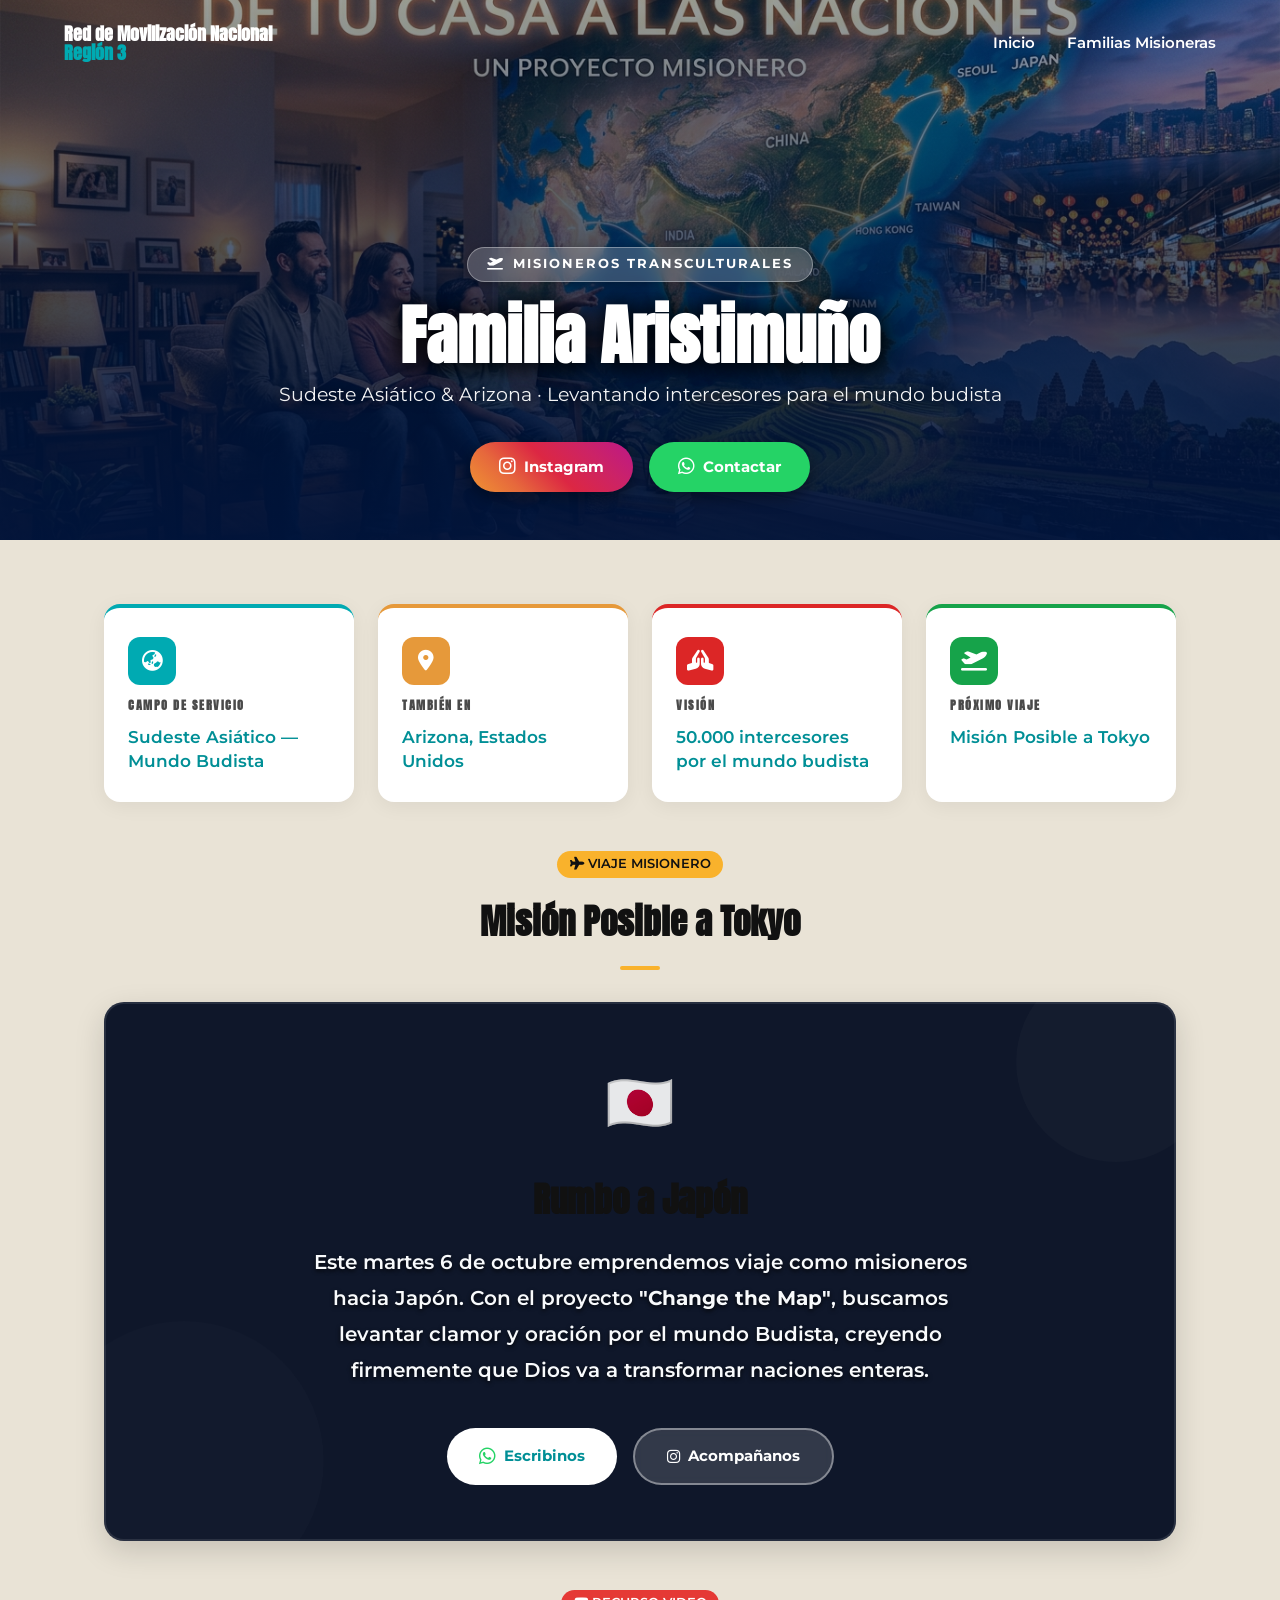
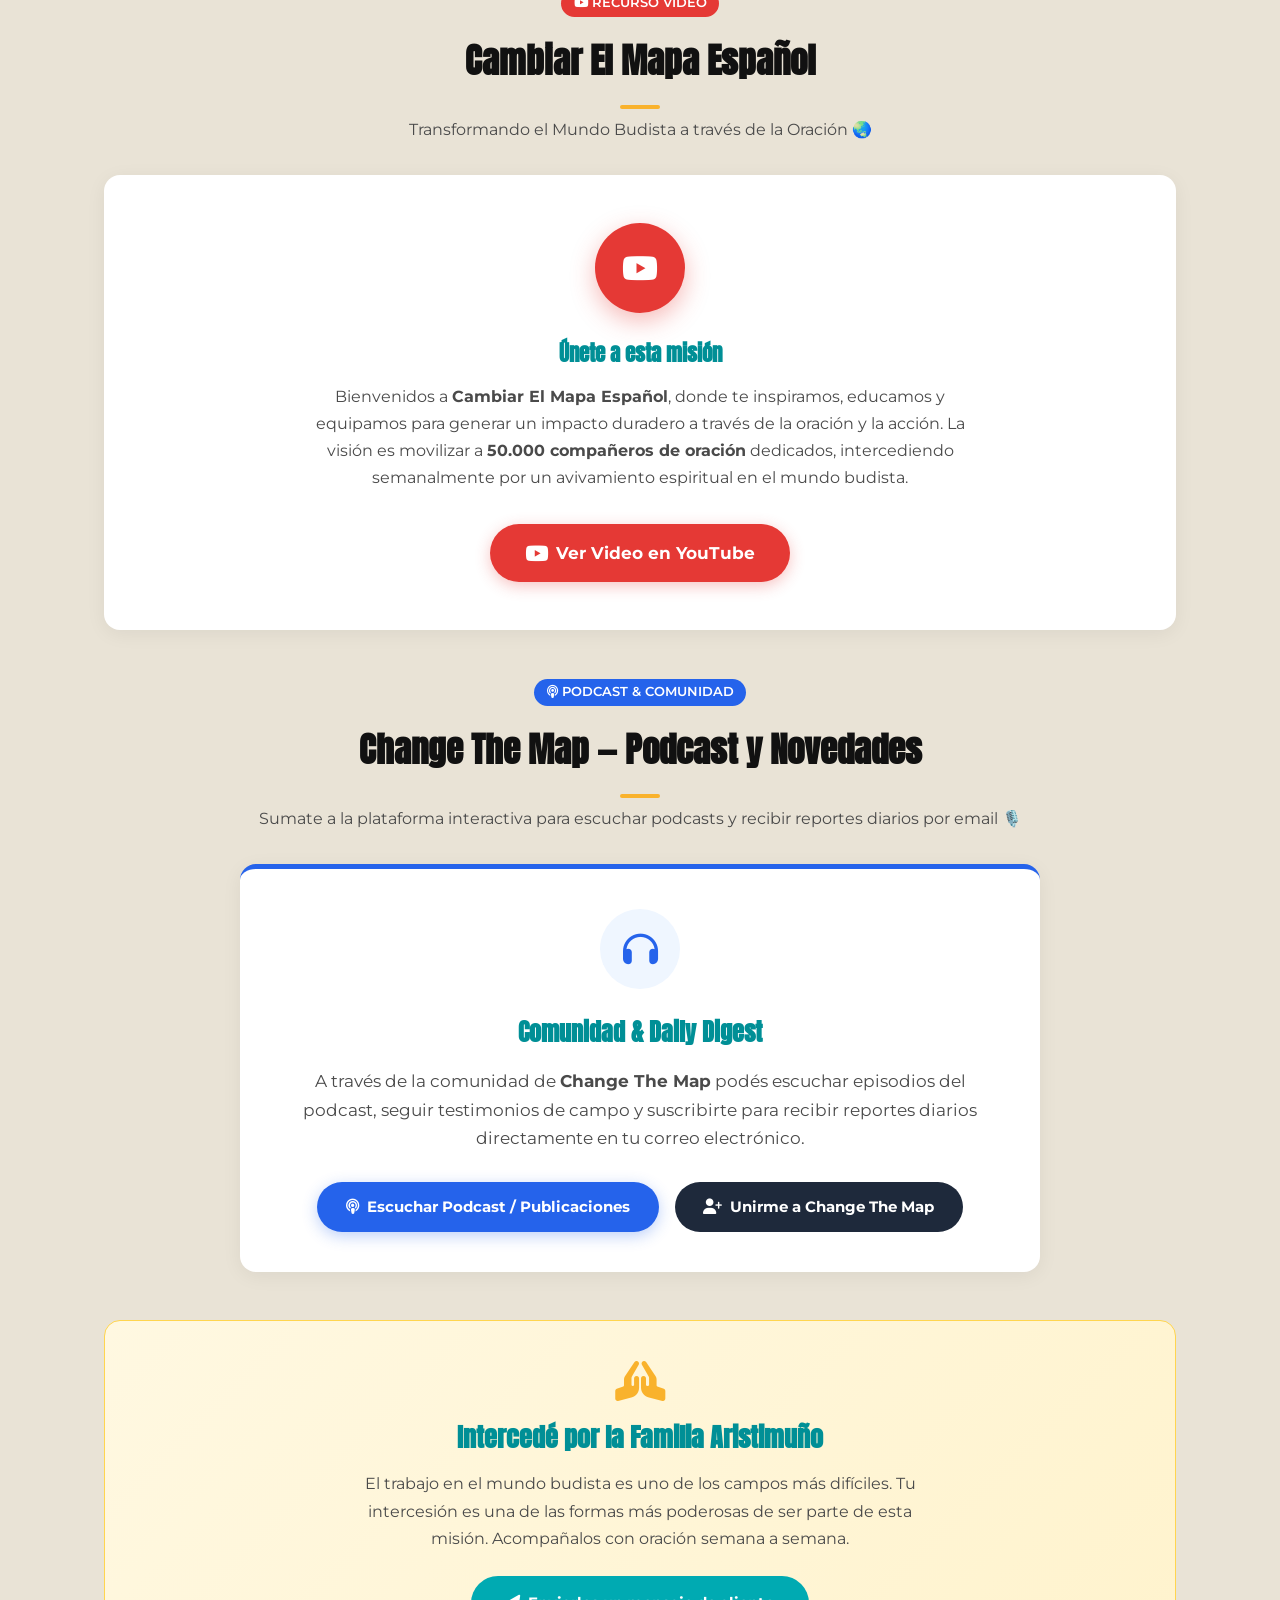
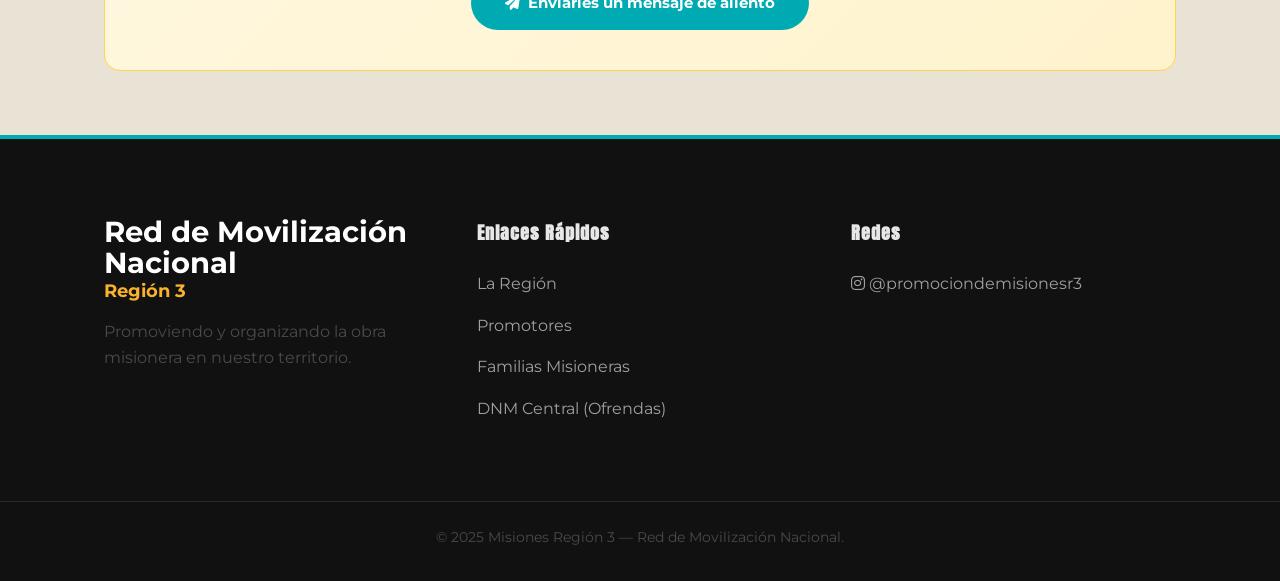
==== commit 0af0d4a6: "Maximize contrast on Aristimuño project text" ====
--- a/evento-detalle.html
+++ b/evento-detalle.html
@@ -131,7 +131,8 @@
 
         /* --- Proyecto highlight --- */
         .proyecto-highlight {
-            background: linear-gradient(135deg, #005a5e 0%, #001a3d 100%);
+            background: #0f172a; /* Solid very dark slate for maximum contrast */
+            box-shadow: inset 0 0 0 2px rgba(255,255,255,0.1), 0 10px 30px rgba(0,0,0,0.15);
             border-radius: 20px;
             padding: 3.5rem 3rem;
             color: white;
@@ -144,7 +145,7 @@
             position: absolute;
             top: -40px; right: -40px;
             width: 200px; height: 200px;
-            background: rgba(255,255,255,0.05);
+            background: rgba(255,255,255,0.02);
             border-radius: 50%;
         }
         .proyecto-highlight::after {
@@ -152,7 +153,7 @@
             position: absolute;
             bottom: -60px; left: -60px;
             width: 280px; height: 280px;
-            background: rgba(255,255,255,0.04);
+            background: rgba(255,255,255,0.01);
             border-radius: 50%;
         }
         .proyecto-icon {
@@ -166,13 +167,14 @@
             margin-bottom: 1rem;
         }
         .proyecto-highlight p {
-            font-size: 1.15rem;
-            font-weight: 500;
+            font-size: 1.25rem;
+            font-weight: 600;
             line-height: 1.8;
             opacity: 1;
-            max-width: 650px;
+            max-width: 700px;
             margin: 0 auto 2.5rem;
-            text-shadow: 0 1px 3px rgba(0,0,0,0.4);
+            color: #f8fafc; /* Very light slate */
+            text-shadow: 0 2px 4px rgba(0,0,0,0.8);
         }
         .proyecto-actions {
             display: flex;
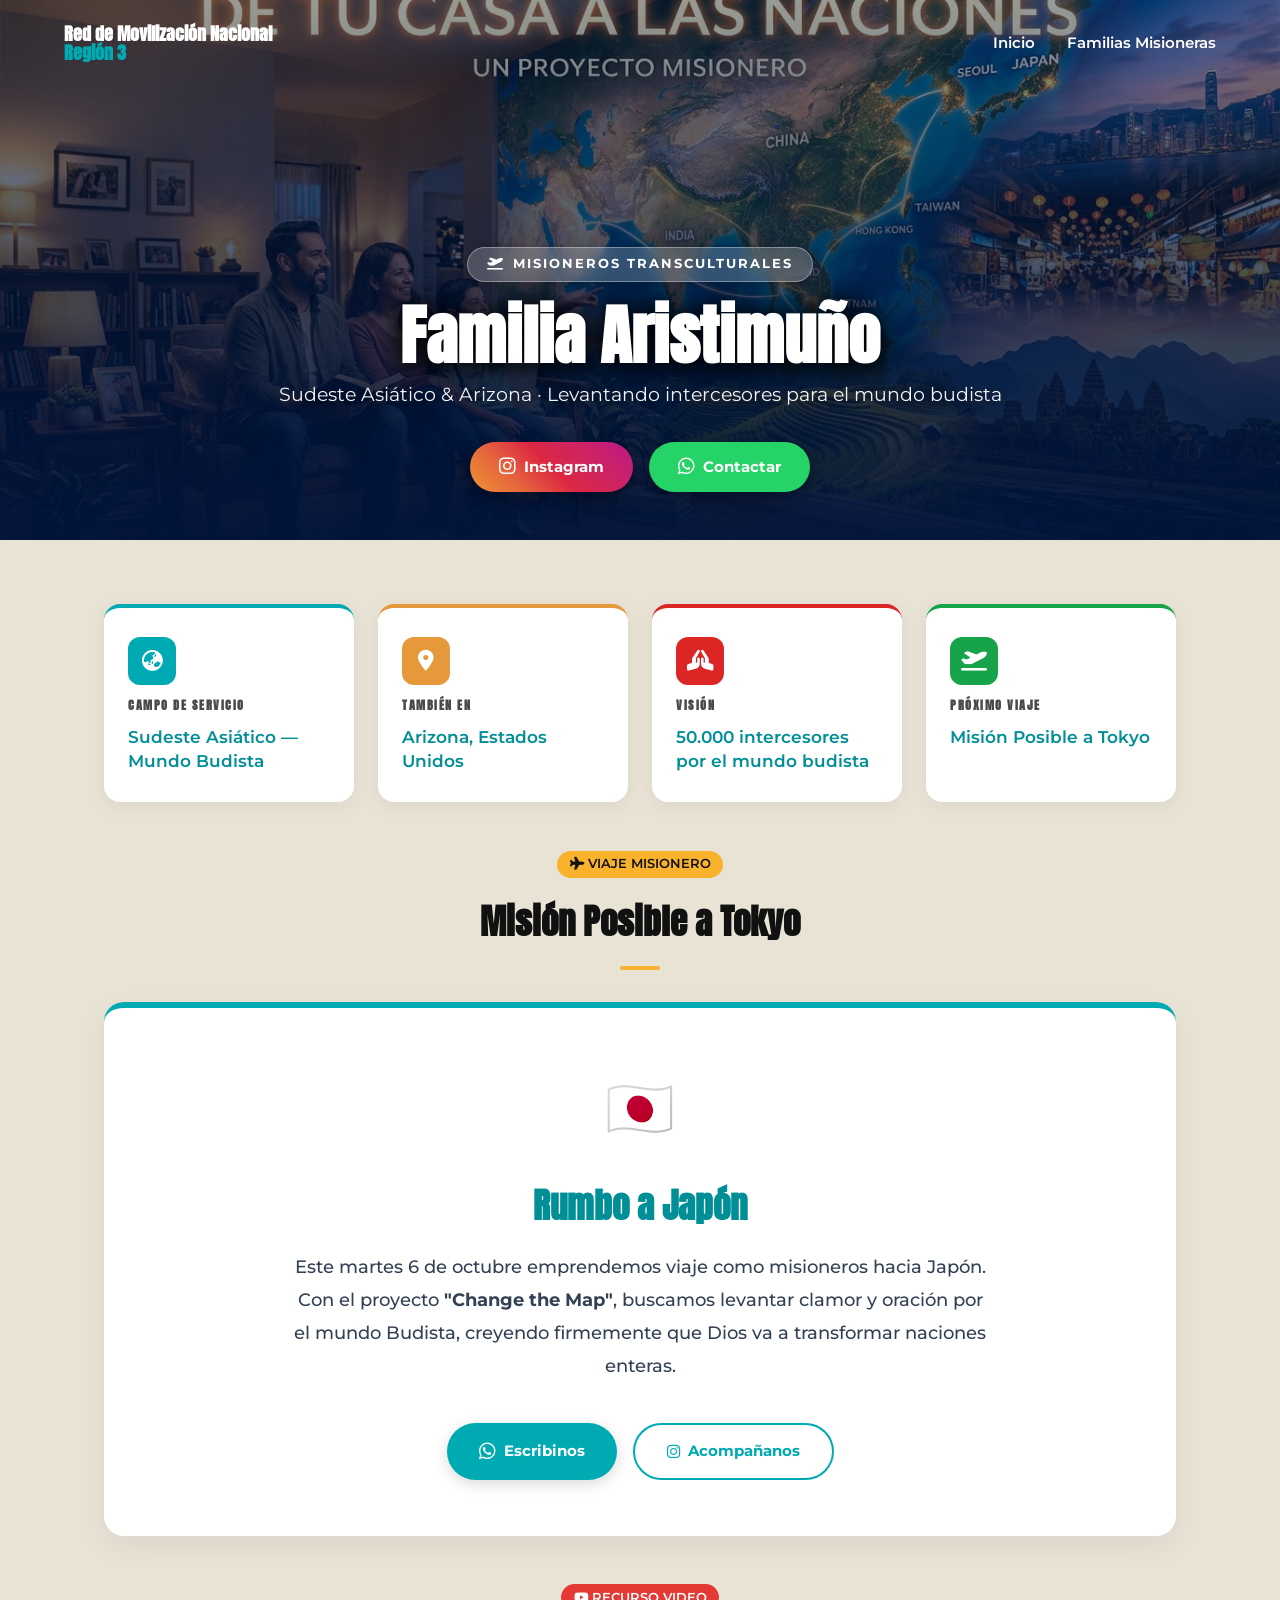
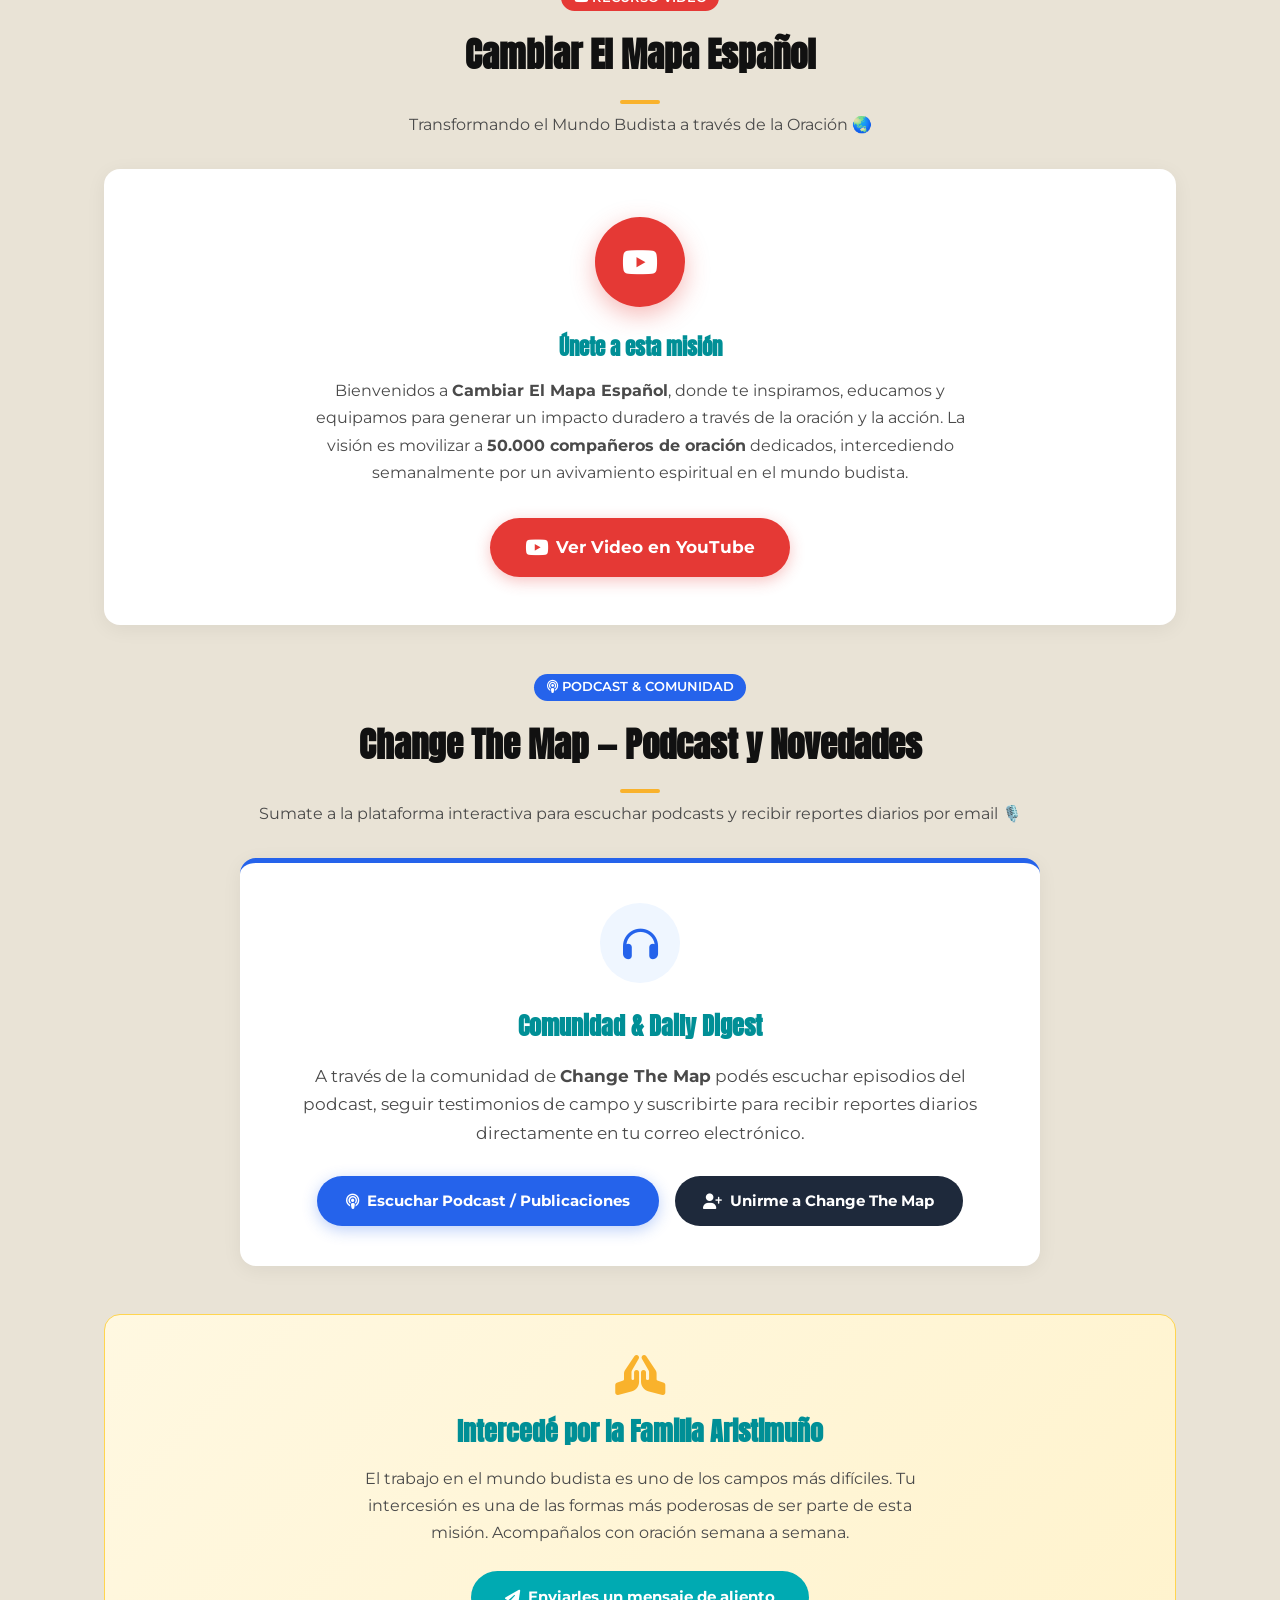
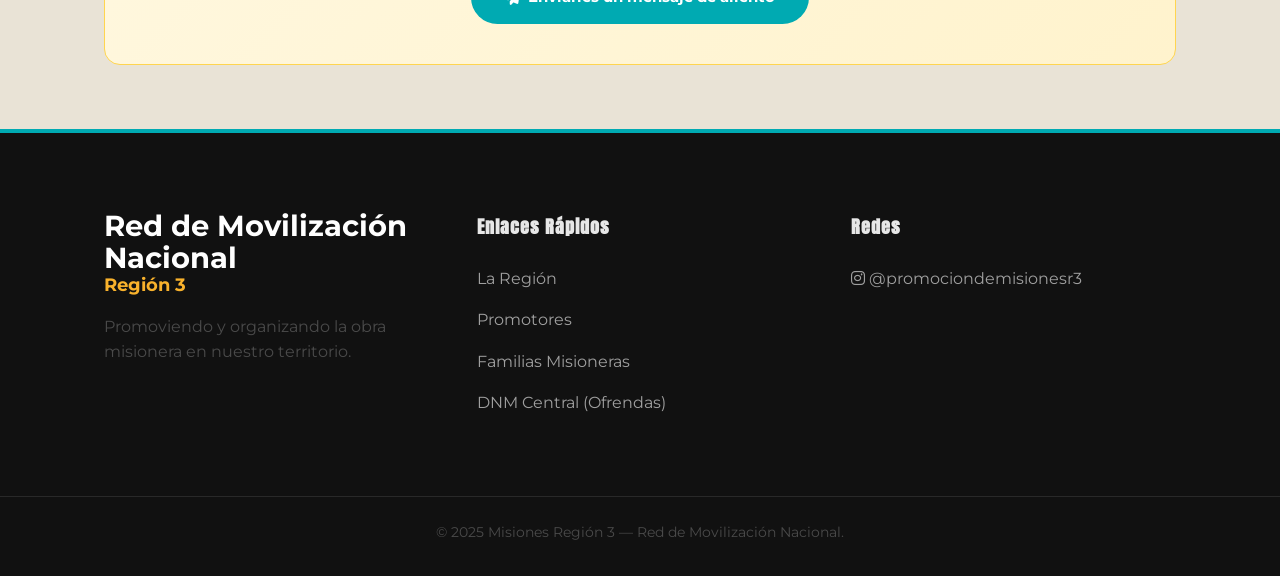
==== commit d99c4c0e: "Redesign Aristimuño highlight block to a clean, light theme" ====
--- a/evento-detalle.html
+++ b/evento-detalle.html
@@ -130,51 +130,33 @@
         }
 
         /* --- Proyecto highlight --- */
-        .proyecto-highlight {
-            background: #0f172a; /* Solid very dark slate for maximum contrast */
-            box-shadow: inset 0 0 0 2px rgba(255,255,255,0.1), 0 10px 30px rgba(0,0,0,0.15);
+                .proyecto-highlight {
+            background: white;
+            box-shadow: 0 10px 30px rgba(0,0,0,0.06);
             border-radius: 20px;
             padding: 3.5rem 3rem;
-            color: white;
+            color: var(--text-dark);
             text-align: center;
             position: relative;
-            overflow: hidden;
-        }
-        .proyecto-highlight::before {
-            content: '';
-            position: absolute;
-            top: -40px; right: -40px;
-            width: 200px; height: 200px;
-            background: rgba(255,255,255,0.02);
-            border-radius: 50%;
-        }
-        .proyecto-highlight::after {
-            content: '';
-            position: absolute;
-            bottom: -60px; left: -60px;
-            width: 280px; height: 280px;
-            background: rgba(255,255,255,0.01);
-            border-radius: 50%;
+            border-top: 6px solid var(--primary-color);
         }
         .proyecto-icon {
             font-size: 3.5rem;
             margin-bottom: 1.5rem;
-            opacity: 0.9;
         }
         .proyecto-highlight h3 {
             font-size: 2.2rem;
             font-weight: 800;
+            color: var(--primary-dark);
             margin-bottom: 1rem;
         }
         .proyecto-highlight p {
-            font-size: 1.25rem;
-            font-weight: 600;
+            font-size: 1.15rem;
+            font-weight: 500;
             line-height: 1.8;
-            opacity: 1;
+            color: #334155;
             max-width: 700px;
             margin: 0 auto 2.5rem;
-            color: #f8fafc; /* Very light slate */
-            text-shadow: 0 2px 4px rgba(0,0,0,0.8);
         }
         .proyecto-actions {
             display: flex;
@@ -319,10 +301,10 @@
                         Este martes 6 de octubre emprendemos viaje como misioneros hacia Japón. Con el proyecto <strong>"Change the Map"</strong>, buscamos levantar clamor y oración por el mundo Budista, creyendo firmemente que Dios va a transformar naciones enteras.
                     </p>
                     <div class="proyecto-actions">
-                        <a href="https://wa.me/541131917009" target="_blank" class="btn-unified" style="background: white; color: var(--primary-dark); font-weight: bold; border: none; padding: 0.9rem 2rem; border-radius: 50px; display: inline-flex; align-items: center; gap: 0.5rem;">
-                            <i class="fab fa-whatsapp" style="color: #25D366; font-size: 1.2rem;"></i> Escribinos
+                        <a href="https://wa.me/541131917009" target="_blank" class="btn-unified" style="background: var(--primary-color); color: white; font-weight: bold; border: none; padding: 0.9rem 2rem; border-radius: 50px; display: inline-flex; align-items: center; gap: 0.5rem; box-shadow: 0 4px 15px rgba(0,0,0,0.15);">
+                            <i class="fab fa-whatsapp" style="font-size: 1.2rem;"></i> Escribinos
                         </a>
-                        <a href="https://www.instagram.com/fliaaristimuno/" target="_blank" class="btn-unified" style="background: rgba(255,255,255,0.15); color: white; border: 2px solid rgba(255,255,255,0.4); font-weight: bold; padding: 0.9rem 2rem; border-radius: 50px; display: inline-flex; align-items: center; gap: 0.5rem; backdrop-filter: blur(4px);">
+                        <a href="https://www.instagram.com/fliaaristimuno/" target="_blank" class="btn-unified" style="background: white; color: var(--primary-color); border: 2px solid var(--primary-color); font-weight: bold; padding: 0.9rem 2rem; border-radius: 50px; display: inline-flex; align-items: center; gap: 0.5rem;">
                             <i class="fab fa-instagram"></i> Acompañanos
                         </a>
                     </div>
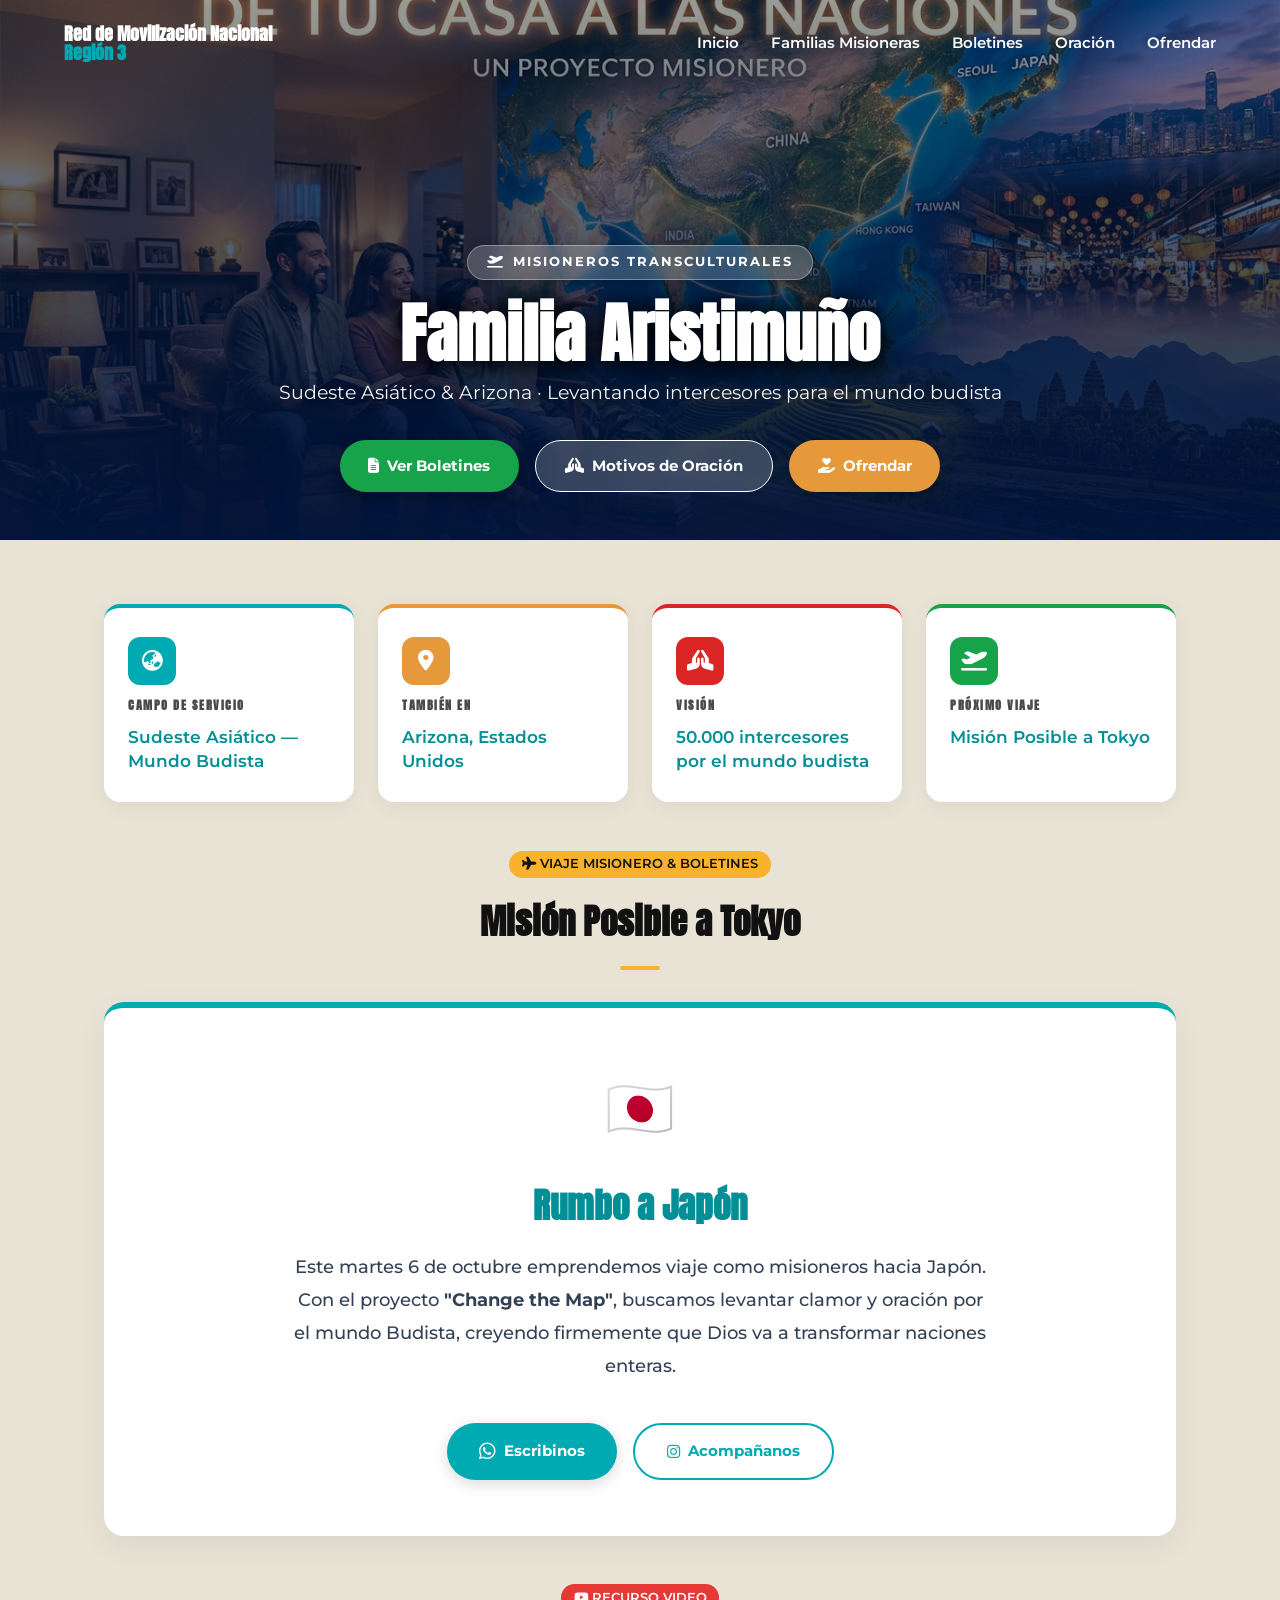
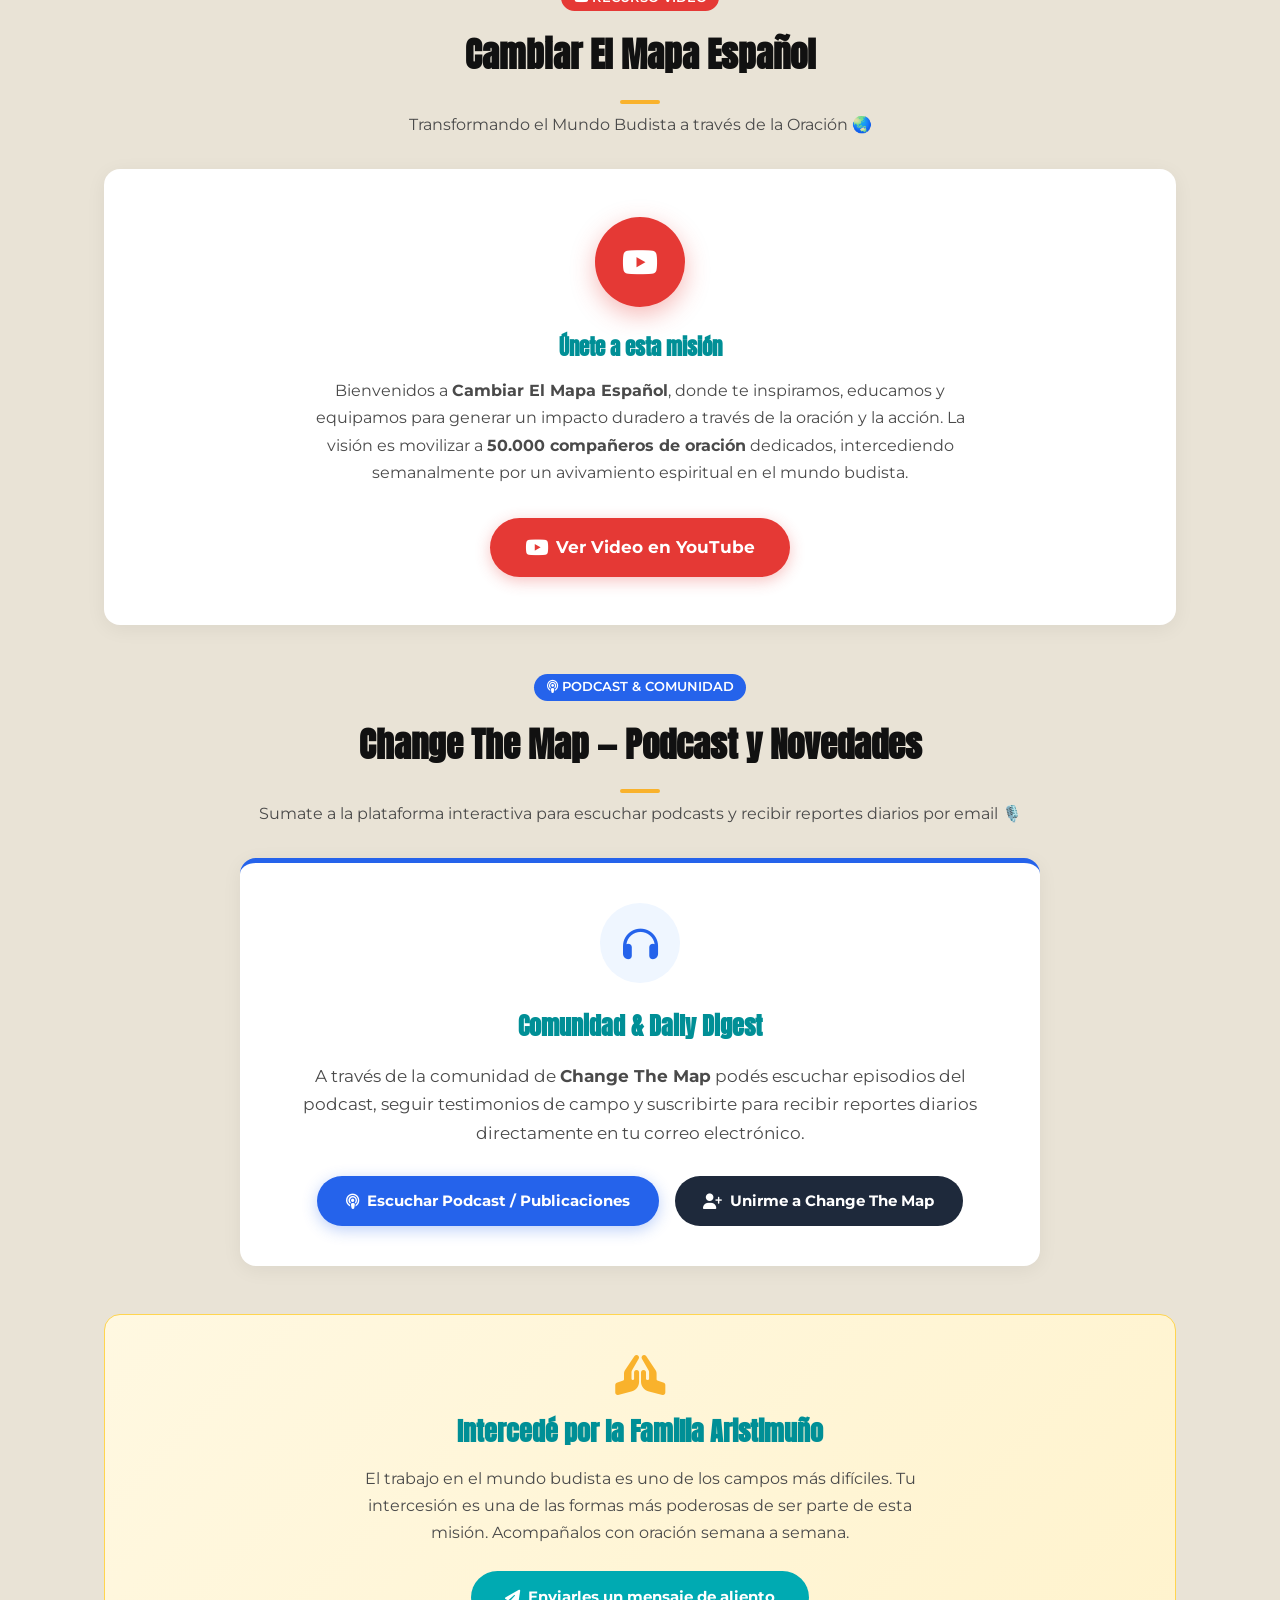
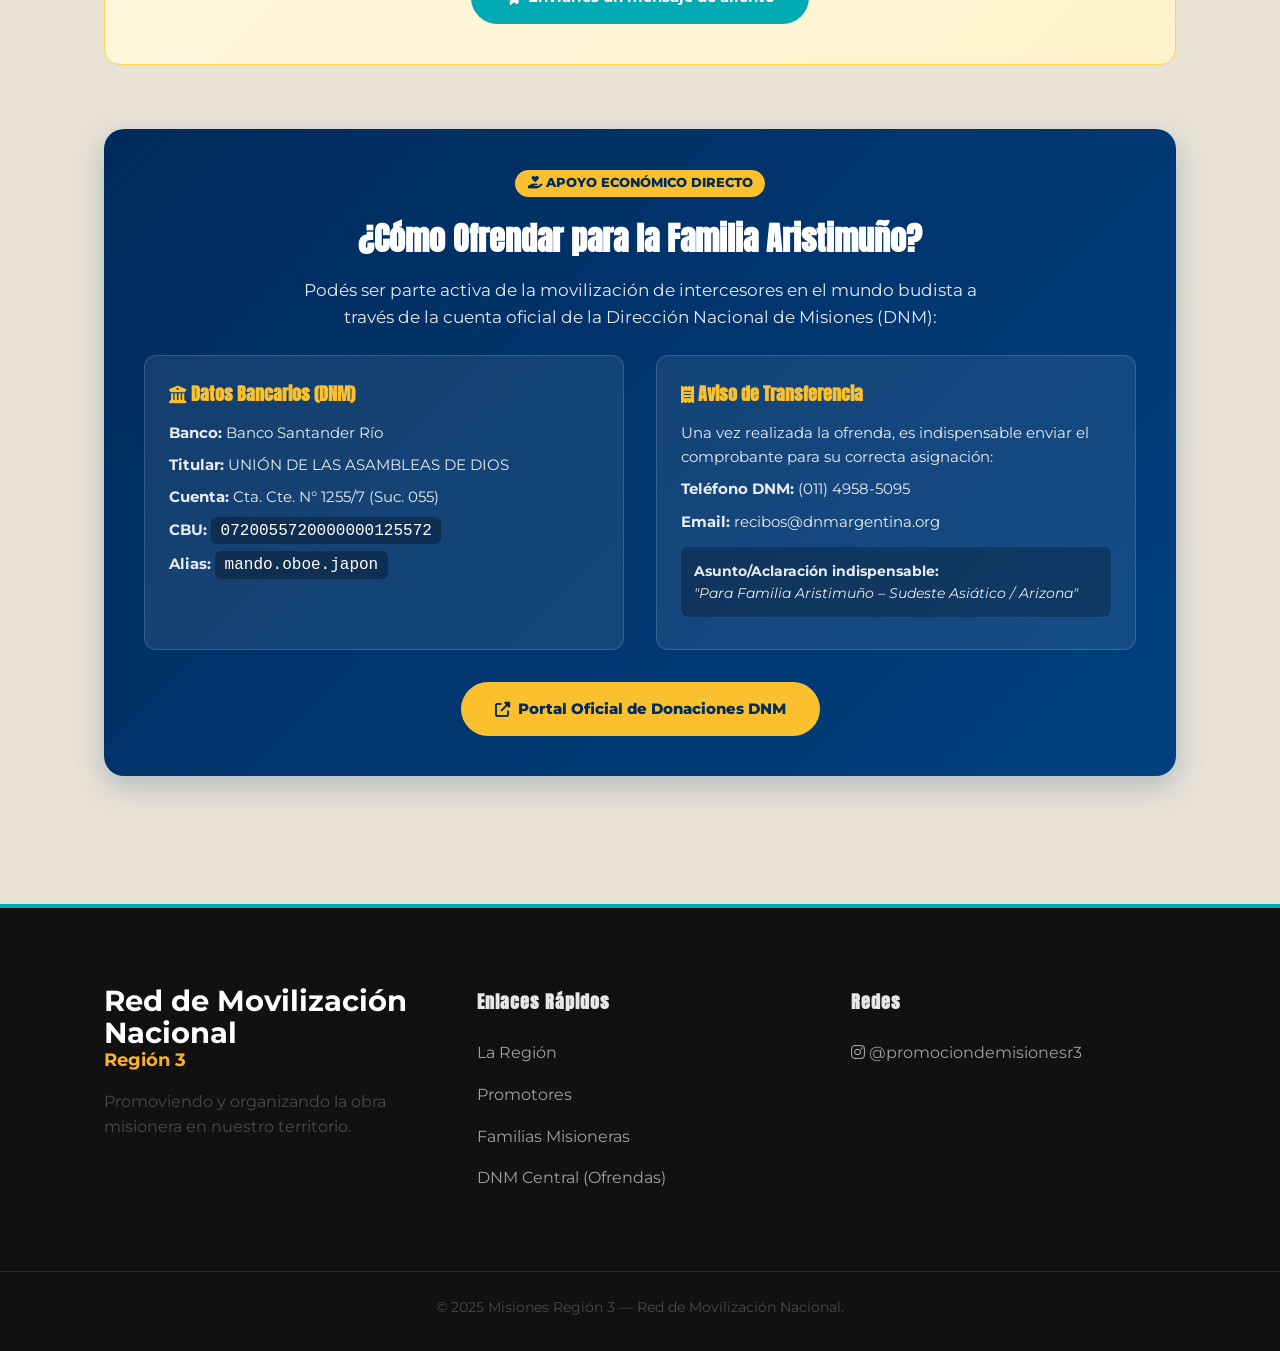
==== commit 0175e0fd: "feat: pagina familia lescano, campana 200 sillas zamorano, estandarizacion de boletines/oracion/ofre" ====
--- a/evento-detalle.html
+++ b/evento-detalle.html
@@ -13,6 +13,77 @@
     <meta content="yes" name="apple-mobile-web-app-capable"/>
     <meta content="black-translucent" name="apple-mobile-web-app-status-bar-style"/>
     <style>
+        /* --- Barra de navegación superior (efecto franja al scrollear) --- */
+        .navbar {
+            transition: background-color 0.3s ease, padding 0.3s ease, box-shadow 0.3s ease;
+        }
+        .navbar.scrolled {
+            background-color: rgba(255, 255, 255, 0.98) !important;
+            backdrop-filter: blur(12px) !important;
+            -webkit-backdrop-filter: blur(12px) !important;
+            box-shadow: 0 4px 20px rgba(0, 0, 0, 0.1) !important;
+            border-bottom: 1px solid rgba(0, 0, 0, 0.08);
+            padding: 0.9rem 5% !important;
+        }
+        .navbar.scrolled .logo {
+            color: #0f172a !important;
+        }
+        .navbar.scrolled .logo span {
+            color: var(--primary-color) !important;
+        }
+        .navbar.scrolled .nav-item {
+            color: #1e293b !important;
+            font-weight: 700;
+        }
+        .navbar.scrolled .nav-item:hover,
+        .navbar.scrolled .nav-item.active {
+            color: var(--primary-color) !important;
+        }
+        .navbar.scrolled .mobile-toggle {
+            color: #0f172a !important;
+        }
+
+        /* --- Donaciones Box --- */
+        .donacion-box {
+            background: linear-gradient(135deg, #002b5c 0%, #004080 100%);
+            color: white;
+            border-radius: 20px;
+            padding: 2.5rem;
+            box-shadow: 0 10px 30px rgba(0,64,128,0.25);
+            margin-top: 3.5rem;
+        }
+        .donacion-grid {
+            display: grid;
+            grid-template-columns: repeat(auto-fit, minmax(280px, 1fr));
+            gap: 2rem;
+            margin-top: 1.5rem;
+        }
+        .donacion-item {
+            background: rgba(255,255,255,0.08);
+            border: 1px solid rgba(255,255,255,0.15);
+            border-radius: 12px;
+            padding: 1.5rem;
+        }
+        .donacion-item h4 {
+            color: #fbc02d !important;
+            font-size: 1.1rem;
+            margin-bottom: 0.8rem;
+        }
+        .donacion-item p {
+            font-size: 0.95rem;
+            line-height: 1.6;
+            margin: 0 0 0.5rem;
+            color: rgba(255,255,255,0.9);
+        }
+        .donacion-item code {
+            background: rgba(0,0,0,0.3);
+            padding: 0.3rem 0.6rem;
+            border-radius: 6px;
+            font-family: monospace;
+            color: #fff;
+            font-size: 1rem;
+        }
+
         /* --- Estilos específicos para la página de perfil --- */
         .perfil-hero {
             min-height: 60vh;
@@ -231,7 +302,10 @@
         <a class="logo" href="index.html">Red de Movilización Nacional<br/><span>Región 3</span></a>
         <nav class="nav-links" id="nav-links">
             <a class="nav-item" href="index.html#inicio">Inicio</a>
-            <a class="nav-item" href="index.html#gira">Familias Misioneras</a>
+            <a class="nav-item" href="index.html#misioneros">Familias Misioneras</a>
+            <a class="nav-item" href="#boletines">Boletines</a>
+            <a class="nav-item" href="#oracion">Oración</a>
+            <a class="nav-item" href="#donaciones">Ofrendar</a>
         </nav>
         <button aria-label="Menú" class="mobile-toggle">
             <i class="fas fa-bars"></i>
@@ -248,11 +322,14 @@
             <h1 class="perfil-hero-title">Familia Aristimuño</h1>
             <p class="perfil-hero-sub">Sudeste Asiático &amp; Arizona · Levantando intercesores para el mundo budista</p>
             <div class="perfil-hero-actions">
-                <a href="https://www.instagram.com/fliaaristimuno/" target="_blank" class="btn-unified" style="background: linear-gradient(45deg, #f09433 0%, #e6683c 25%, #dc2743 50%, #cc2366 75%, #bc1888 100%); color: white; border: none; padding: 0.8rem 1.8rem; border-radius: 30px; font-weight: bold; text-decoration: none; display: inline-flex; align-items: center; gap: 0.5rem; box-shadow: 0 5px 15px rgba(0,0,0,0.4);">
-                    <i class="fab fa-instagram" style="font-size: 1.2rem;"></i> Instagram
+                <a class="btn-unified" href="#boletines" style="background: #16a34a; color: white; border: none; padding: 0.8rem 1.8rem; border-radius: 30px; font-weight: bold; text-decoration: none; display: inline-flex; align-items: center; gap: 0.5rem; box-shadow: 0 5px 15px rgba(0,0,0,0.3);">
+                    <i class="fas fa-file-alt"></i> Ver Boletines
                 </a>
-                <a href="https://wa.me/541131917009" target="_blank" class="btn-unified" style="background: #25D366; color: white; border: none; padding: 0.8rem 1.8rem; border-radius: 30px; font-weight: bold; text-decoration: none; display: inline-flex; align-items: center; gap: 0.5rem; box-shadow: 0 5px 15px rgba(0,0,0,0.4);">
-                    <i class="fab fa-whatsapp" style="font-size: 1.2rem;"></i> Contactar
+                <a class="btn-unified" href="#oracion" style="background: rgba(255,255,255,0.2); backdrop-filter: blur(8px); border: 1px solid white; color: white; padding: 0.8rem 1.8rem; border-radius: 30px; font-weight: bold; text-decoration: none; display: inline-flex; align-items: center; gap: 0.5rem;">
+                    <i class="fas fa-hands-praying"></i> Motivos de Oración
+                </a>
+                <a class="btn-unified" href="#donaciones" style="background: #e6993a; color: white; border: none; padding: 0.8rem 1.8rem; border-radius: 30px; font-weight: bold; text-decoration: none; display: inline-flex; align-items: center; gap: 0.5rem; box-shadow: 0 5px 15px rgba(0,0,0,0.3);">
+                    <i class="fas fa-hand-holding-heart"></i> Ofrendar
                 </a>
             </div>
         </div>
@@ -286,11 +363,11 @@
                 </div>
             </div>
 
-            <!-- Viaje a Tokyo -->
-            <div class="detalle-bloque reveal" style="margin-bottom: 3rem;">
+            <!-- Viaje a Tokyo / Boletines -->
+            <div id="boletines" class="detalle-bloque reveal" style="margin-bottom: 3rem;">
                 <div class="section-header text-center" style="margin-bottom: 2rem;">
                     <span class="tag" style="background: var(--secondary-color); color: var(--text-dark); margin-bottom: 1rem;">
-                        <i class="fas fa-plane"></i> VIAJE MISIONERO
+                        <i class="fas fa-plane"></i> VIAJE MISIONERO &amp; BOLETINES
                     </span>
                     <h2>Misión Posible a Tokyo</h2>
                 </div>
@@ -366,7 +443,7 @@
             </div>
 
             <!-- Intercesión -->
-            <div class="detalle-bloque reveal">
+            <div id="oracion" class="detalle-bloque reveal" style="margin-bottom: 4rem;">
                 <div class="intercesion-card">
                     <i class="fas fa-hands-praying" style="font-size: 2.5rem; color: var(--secondary-color); margin-bottom: 1rem;"></i>
                     <h3>Intercedé por la Familia Aristimuño</h3>
@@ -379,6 +456,46 @@
                 </div>
             </div>
 
+            <!-- Cómo Ofrendar / Donaciones -->
+            <div id="donaciones" class="donacion-box reveal" style="margin-bottom: 4rem;">
+                <div style="text-align: center; max-width: 700px; margin: 0 auto;">
+                    <span class="tag" style="background: #fbc02d; color: #002b5c; font-weight: 800; margin-bottom: 1rem;">
+                        <i class="fas fa-hand-holding-heart"></i> APOYO ECONÓMICO DIRECTO
+                    </span>
+                    <h3 style="color: white; font-size: 2rem; margin-bottom: 0.8rem;">¿Cómo Ofrendar para la Familia Aristimuño?</h3>
+                    <p style="color: rgba(255,255,255,0.9); font-size: 1.05rem; line-height: 1.6;">
+                        Podés ser parte activa de la movilización de intercesores en el mundo budista a través de la cuenta oficial de la Dirección Nacional de Misiones (DNM):
+                    </p>
+                </div>
+
+                <div class="donacion-grid">
+                    <div class="donacion-item">
+                        <h4><i class="fas fa-university"></i> Datos Bancarios (DNM)</h4>
+                        <p><strong>Banco:</strong> Banco Santander Río</p>
+                        <p><strong>Titular:</strong> UNIÓN DE LAS ASAMBLEAS DE DIOS</p>
+                        <p><strong>Cuenta:</strong> Cta. Cte. N° 1255/7 (Suc. 055)</p>
+                        <p><strong>CBU:</strong> <code>0720055720000000125572</code></p>
+                        <p><strong>Alias:</strong> <code>mando.oboe.japon</code></p>
+                    </div>
+
+                    <div class="donacion-item">
+                        <h4><i class="fas fa-receipt"></i> Aviso de Transferencia</h4>
+                        <p>Una vez realizada la ofrenda, es indispensable enviar el comprobante para su correcta asignación:</p>
+                        <p><strong>Teléfono DNM:</strong> (011) 4958-5095</p>
+                        <p><strong>Email:</strong> recibos@dnmargentina.org</p>
+                        <p style="margin-top: 0.8rem; background: rgba(0,0,0,0.25); padding: 0.8rem; border-radius: 8px; font-size: 0.88rem;">
+                            <strong>Asunto/Aclaración indispensable:</strong><br/>
+                            <em>"Para Familia Aristimuño – Sudeste Asiático / Arizona"</em>
+                        </p>
+                    </div>
+                </div>
+                <div style="text-align: center; margin-top: 2rem;">
+                    <a class="btn-unified" href="https://dnmargentina.org/page/donaciones-ofrendas" style="background: #fbc02d; color: #002b5c; font-weight: 800; padding: 0.8rem 2rem; border-radius: 30px; text-decoration: none; display: inline-flex; align-items: center; gap: 0.5rem;" target="_blank">
+                        <i class="fas fa-external-link-alt"></i> Portal Oficial de Donaciones DNM
+                    </a>
+                </div>
+            </div>
+
         </div>
     </main>
 
@@ -394,7 +511,7 @@
                 <ul>
                     <li><a href="index.html#region">La Región</a></li>
                     <li><a href="index.html#promotores">Promotores</a></li>
-                    <li><a href="index.html#gira">Familias Misioneras</a></li>
+                    <li><a href="index.html#misioneros">Familias Misioneras</a></li>
                     <li><a href="https://dnmargentina.org/page/donaciones-ofrendas" target="_blank">DNM Central (Ofrendas)</a></li>
                 </ul>
             </div>
@@ -411,5 +528,17 @@
     </footer>
 
     <script src="script.js?v=20261004"></script>
+    <script>
+        document.addEventListener('DOMContentLoaded', () => {
+            const navbar = document.getElementById('navbar');
+            if (navbar) {
+                const updateNavbar = () => {
+                    navbar.classList.toggle('scrolled', window.scrollY > 25);
+                };
+                window.addEventListener('scroll', updateNavbar, { passive: true });
+                updateNavbar();
+            }
+        });
+    </script>
 </body>
 </html>
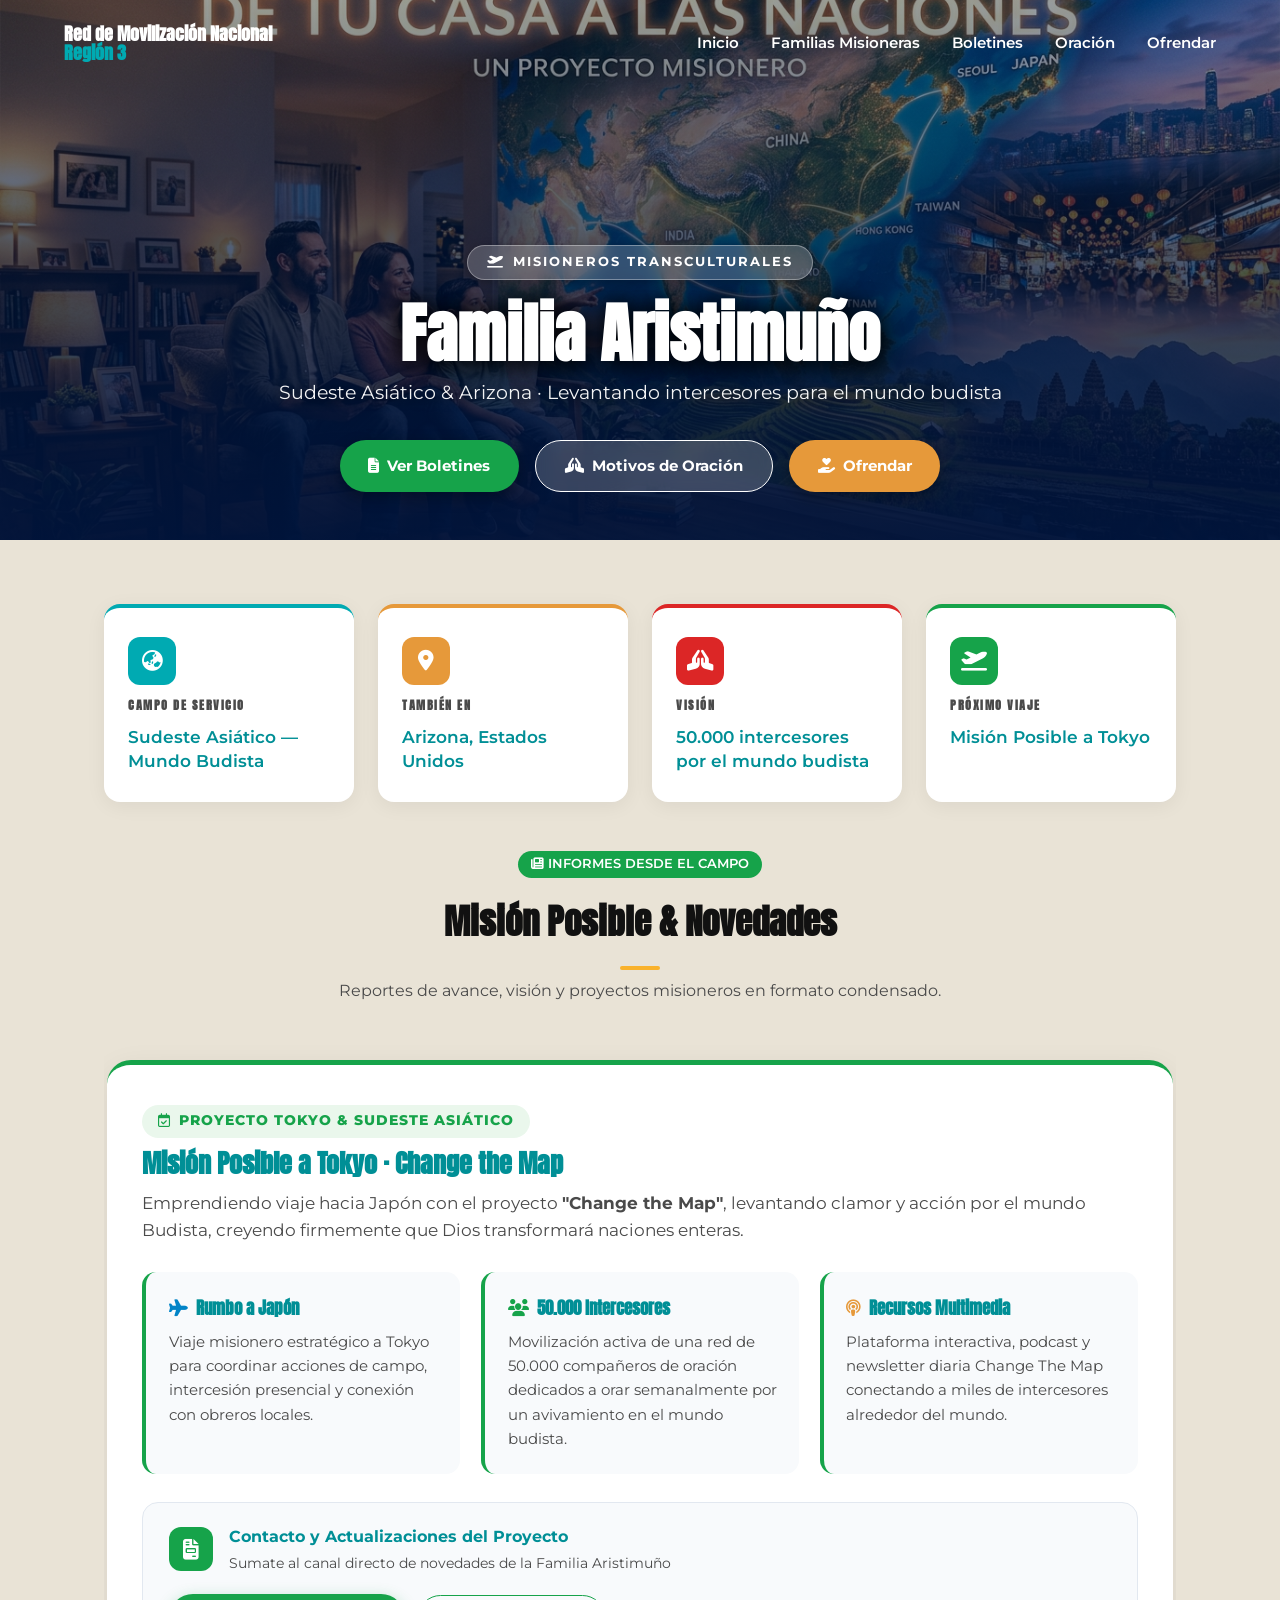
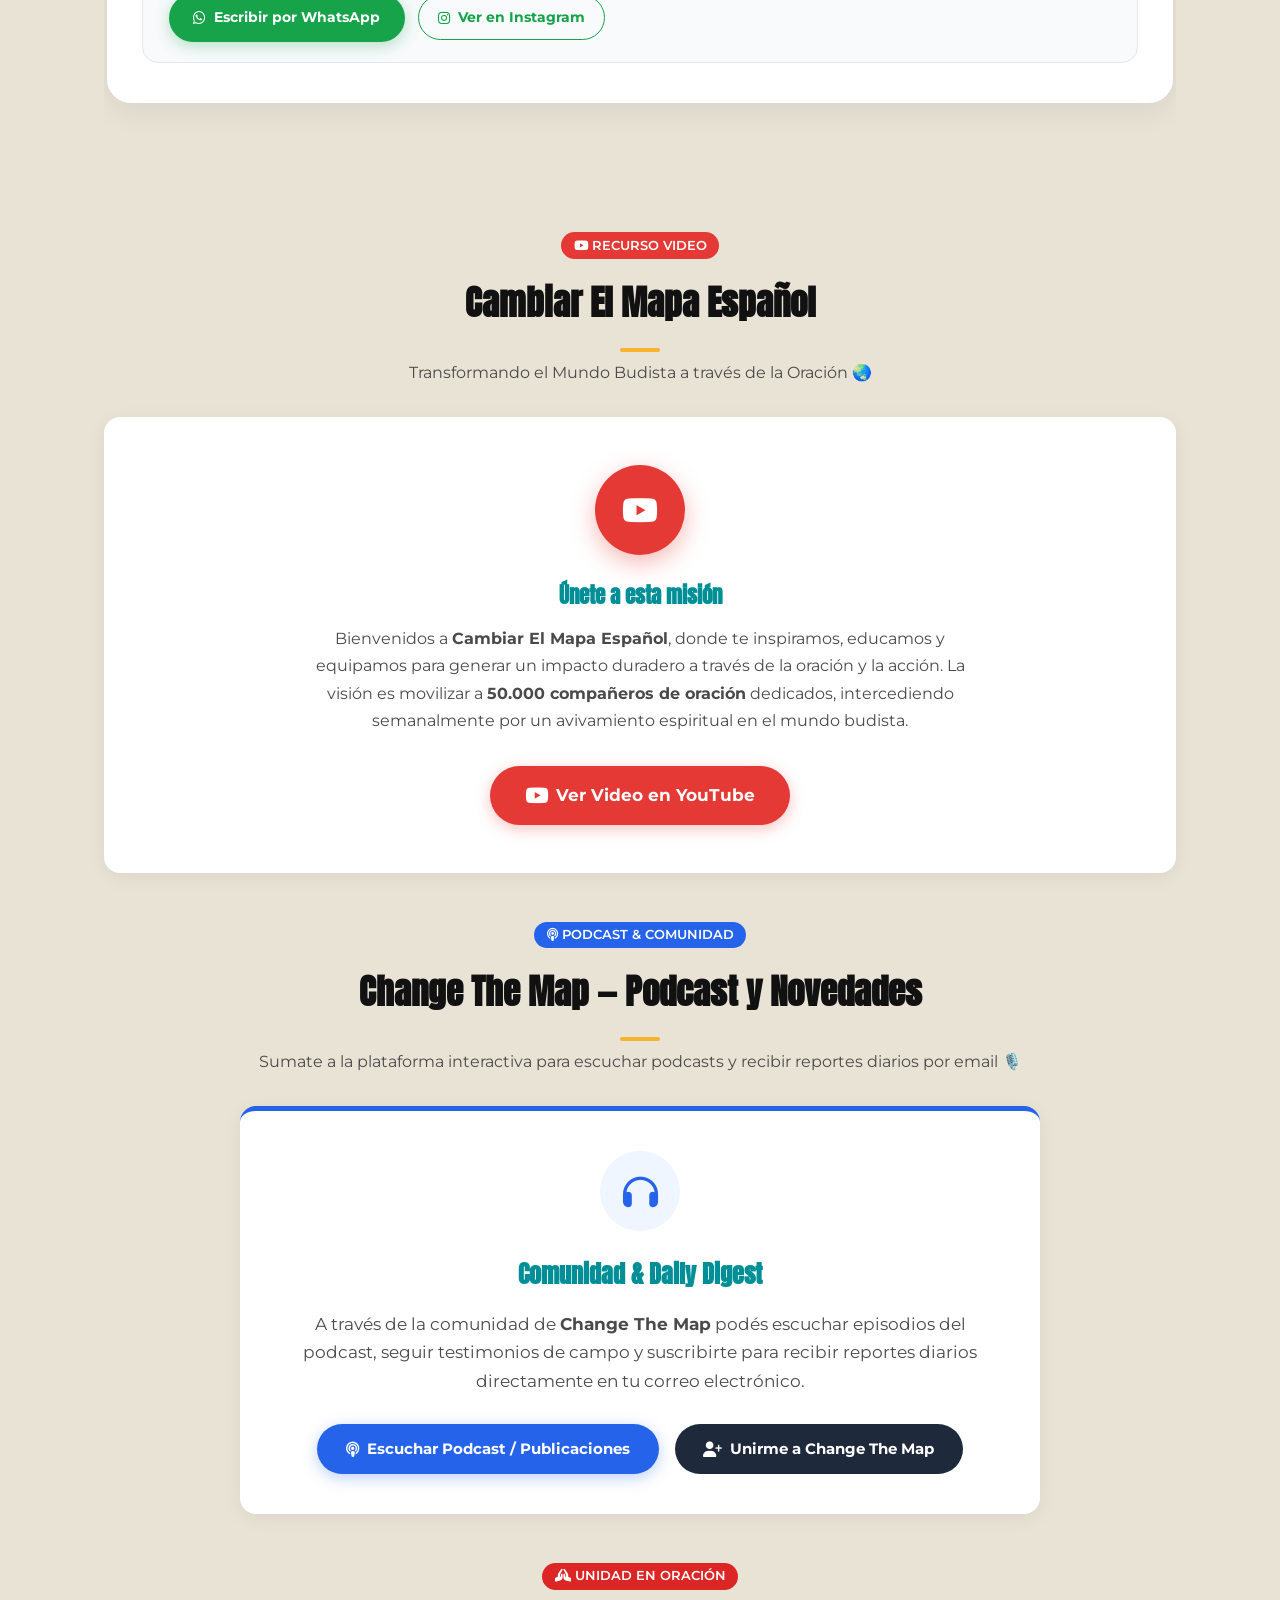
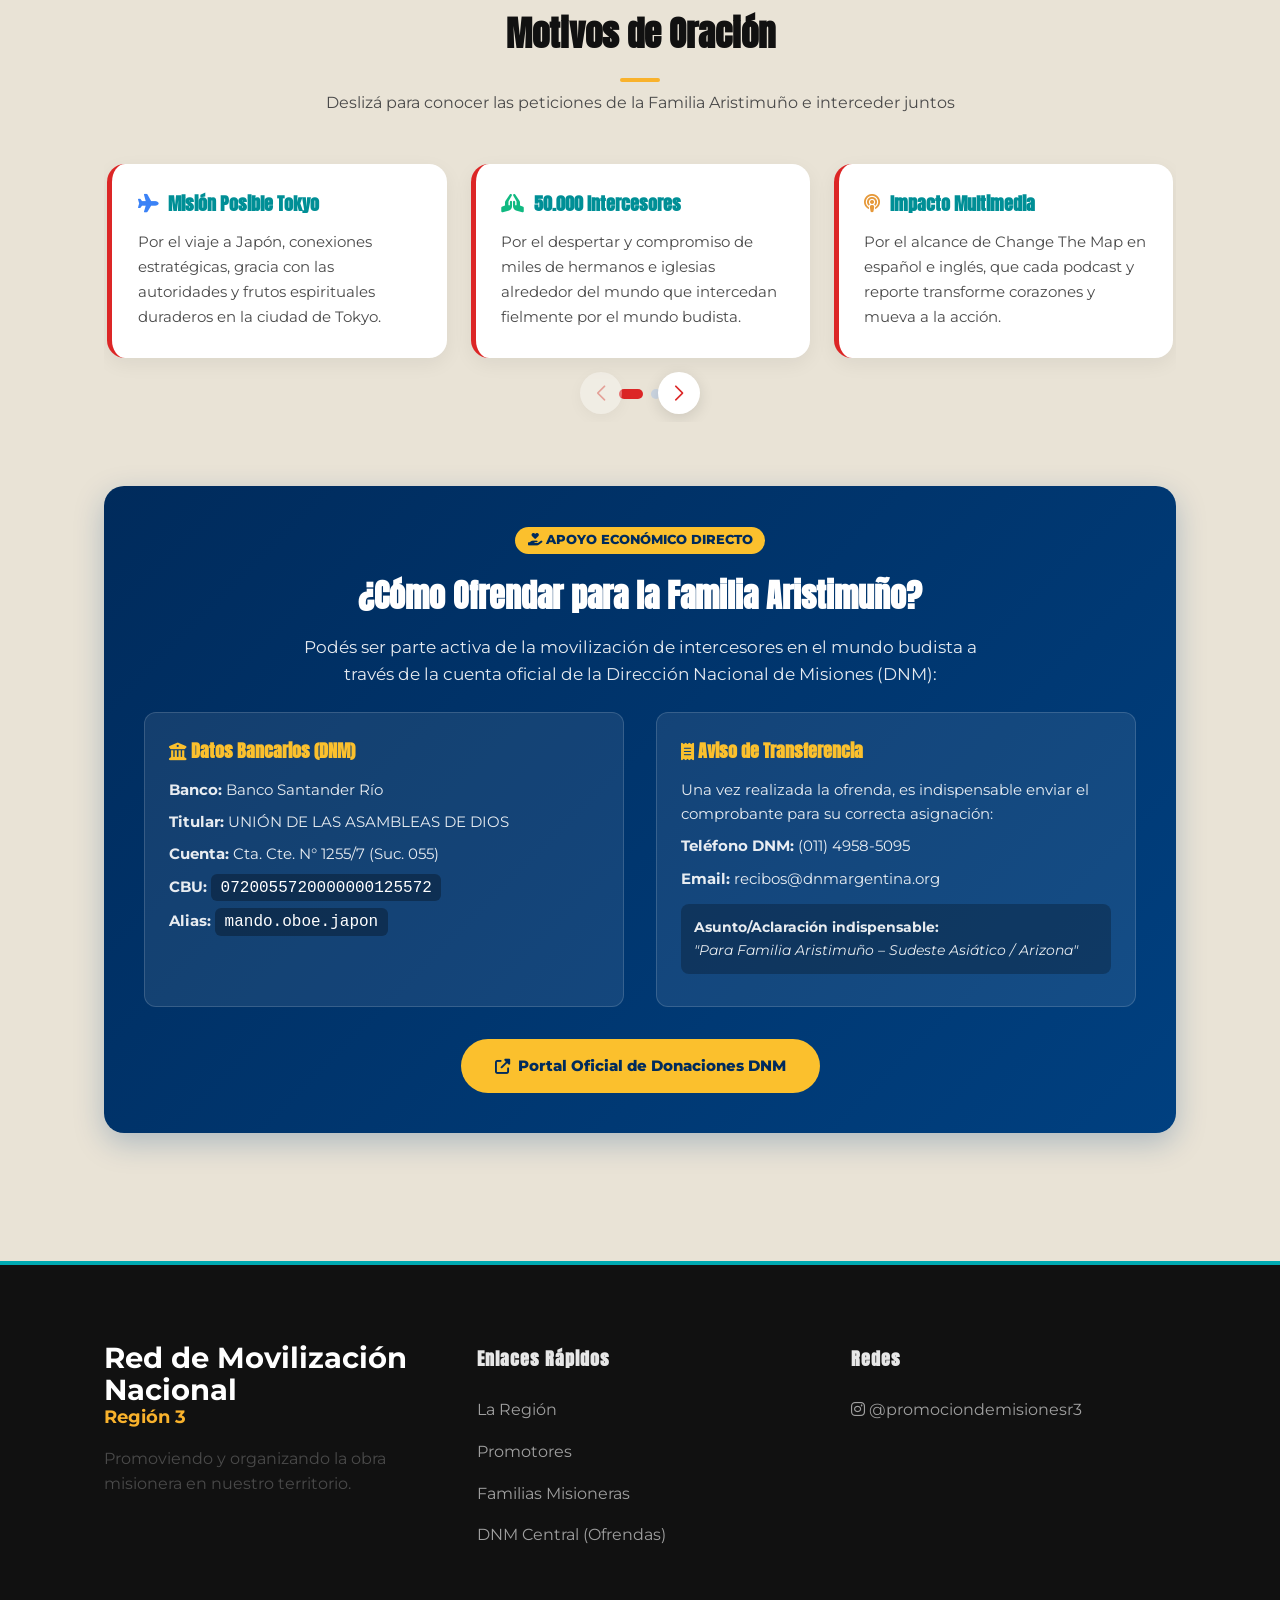
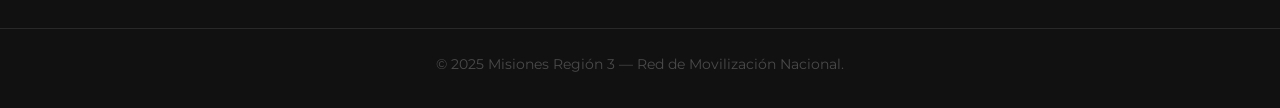
==== commit eb3fc38e: "Estandarizar formato de boletines, carruseles de oración y donaciones al final en páginas de misione" ====
--- a/evento-detalle.html
+++ b/evento-detalle.html
@@ -12,6 +12,7 @@
     <meta content="#004080" name="theme-color"/>
     <meta content="yes" name="apple-mobile-web-app-capable"/>
     <meta content="black-translucent" name="apple-mobile-web-app-status-bar-style"/>
+    <link href="https://cdn.jsdelivr.net/npm/swiper@11/swiper-bundle.min.css" rel="stylesheet"/>
     <style>
         /* --- Barra de navegación superior (efecto franja al scrollear) --- */
         .navbar {
@@ -288,6 +289,278 @@
             line-height: 1.7;
             max-width: 600px;
             margin: 0 auto 1.5rem;
+        }
+
+        /* --- Carrusel Unificado de Informes / Boletines --- */
+        .informes-swiper-container {
+            position: relative;
+            margin-bottom: 4rem;
+        }
+        .informesSwiper {
+            width: 100%;
+            padding: 0.5rem 0.2rem 4.5rem;
+        }
+        .informesSwiper .swiper-wrapper {
+            align-items: stretch;
+        }
+        .informesSwiper .swiper-slide {
+            height: auto;
+            display: flex;
+            box-sizing: border-box;
+        }
+        .informe-slide-card {
+            width: 100%;
+            height: 100%;
+            background: white;
+            border-radius: 24px;
+            padding: 2.5rem 2.2rem;
+            box-shadow: 0 8px 30px rgba(0,0,0,0.07);
+            border-top: 5px solid #16a34a;
+            display: flex;
+            flex-direction: column;
+            justify-content: space-between;
+            gap: 1.8rem;
+            box-sizing: border-box;
+        }
+        .informe-slide-header {
+            display: flex;
+            flex-direction: column;
+            align-items: flex-start;
+            gap: 0.6rem;
+        }
+        .informe-badge-date {
+            display: inline-flex;
+            align-items: center;
+            gap: 0.5rem;
+            background: #eaf7ec;
+            color: #16a34a;
+            font-weight: 800;
+            font-size: 0.85rem;
+            padding: 0.35rem 1rem;
+            border-radius: 20px;
+            text-transform: uppercase;
+            letter-spacing: 1px;
+        }
+        .informe-slide-header h3 {
+            color: var(--primary-dark);
+            font-size: 1.65rem;
+            margin: 0;
+            line-height: 1.25;
+        }
+        .informe-slide-header p {
+            color: var(--text-muted);
+            font-size: 1.05rem;
+            line-height: 1.6;
+            margin: 0;
+        }
+        .informe-destacados-grid {
+            display: grid;
+            grid-template-columns: repeat(auto-fit, minmax(260px, 1fr));
+            gap: 1.3rem;
+            flex: 1 1 auto;
+        }
+        .informe-destacado-item {
+            background: #f8fafc;
+            border-radius: 14px;
+            padding: 1.4rem;
+            border-left: 4px solid #16a34a;
+            display: flex;
+            flex-direction: column;
+            gap: 0.5rem;
+        }
+        .informe-destacado-item h4 {
+            font-size: 1.05rem;
+            color: var(--primary-dark);
+            margin: 0;
+            display: flex;
+            align-items: center;
+            gap: 0.5rem;
+        }
+        .informe-destacado-item p {
+            font-size: 0.95rem;
+            color: var(--text-muted);
+            line-height: 1.6;
+            margin: 0;
+        }
+        .informe-action-bar {
+            background: #f8fafc;
+            border-radius: 16px;
+            padding: 1.3rem 1.6rem;
+            display: flex;
+            align-items: center;
+            justify-content: space-between;
+            flex-wrap: wrap;
+            gap: 1.2rem;
+            border: 1px solid #e2e8f0;
+            margin-top: auto;
+        }
+        .informe-action-info {
+            display: flex;
+            align-items: center;
+            gap: 1rem;
+        }
+        .informe-action-info .action-icon {
+            width: 44px;
+            height: 44px;
+            border-radius: 12px;
+            display: flex;
+            align-items: center;
+            justify-content: center;
+            font-size: 1.3rem;
+            color: white;
+            background: #16a34a;
+            flex-shrink: 0;
+        }
+        .informe-action-info h5 {
+            font-size: 1rem;
+            color: var(--primary-dark);
+            margin: 0 0 0.2rem;
+            font-weight: 700;
+        }
+        .informe-action-info p {
+            font-size: 0.85rem;
+            color: var(--text-muted);
+            margin: 0;
+        }
+        .informe-action-btns {
+            display: flex;
+            gap: 0.8rem;
+            flex-wrap: wrap;
+            align-items: center;
+        }
+
+        /* Swiper Controls Custom */
+        .informesSwiper .swiper-button-prev,
+        .informesSwiper .swiper-button-next {
+            color: #16a34a;
+            background: white;
+            width: 44px;
+            height: 44px;
+            border-radius: 50%;
+            box-shadow: 0 4px 15px rgba(0,0,0,0.12);
+            transition: transform 0.2s ease, background 0.2s ease;
+            top: auto;
+            bottom: 0.5rem;
+        }
+        .informesSwiper .swiper-button-prev {
+            left: calc(50% - 60px);
+        }
+        .informesSwiper .swiper-button-next {
+            right: calc(50% - 60px);
+        }
+        .informesSwiper .swiper-button-prev:hover,
+        .informesSwiper .swiper-button-next:hover {
+            transform: scale(1.08);
+            background: #f1f5f9;
+        }
+        .informesSwiper .swiper-button-prev::after,
+        .informesSwiper .swiper-button-next::after {
+            font-size: 1rem;
+            font-weight: 800;
+        }
+        .informesSwiper .swiper-pagination {
+            bottom: 1rem !important;
+        }
+        .informesSwiper .swiper-pagination-bullet {
+            width: 10px;
+            height: 10px;
+            background: #cbd5e1;
+            opacity: 1;
+            transition: all 0.3s ease;
+        }
+        .informesSwiper .swiper-pagination-bullet-active {
+            background: #16a34a !important;
+            width: 26px;
+            border-radius: 6px;
+        }
+
+        /* --- Carrusel de Motivos de Oración --- */
+        .oracionSwiper {
+            width: 100%;
+            padding: 0.5rem 0.2rem 4rem;
+        }
+        .oracionSwiper .swiper-wrapper {
+            align-items: stretch;
+        }
+        .oracionSwiper .swiper-slide {
+            height: auto;
+            display: flex;
+            box-sizing: border-box;
+        }
+        .oracion-card-item {
+            width: 100%;
+            background: white;
+            border-radius: 18px;
+            padding: 1.8rem 1.6rem;
+            box-shadow: 0 6px 20px rgba(0,0,0,0.06);
+            border-left: 5px solid #dc2626;
+            display: flex;
+            flex-direction: column;
+            gap: 0.8rem;
+            box-sizing: border-box;
+            transition: transform 0.3s ease, box-shadow 0.3s ease;
+        }
+        .oracion-card-item:hover {
+            transform: translateY(-4px);
+            box-shadow: 0 10px 25px rgba(0,0,0,0.1);
+        }
+        .oracion-card-item h4 {
+            color: var(--primary-dark);
+            font-size: 1.15rem;
+            margin: 0;
+            display: flex;
+            align-items: center;
+            gap: 0.6rem;
+            line-height: 1.3;
+        }
+        .oracion-card-item p {
+            color: var(--text-muted);
+            font-size: 0.95rem;
+            line-height: 1.65;
+            margin: 0;
+        }
+        .oracionSwiper .swiper-button-prev,
+        .oracionSwiper .swiper-button-next {
+            color: #dc2626;
+            background: white;
+            width: 42px;
+            height: 42px;
+            border-radius: 50%;
+            box-shadow: 0 4px 15px rgba(0,0,0,0.12);
+            transition: transform 0.2s ease, background 0.2s ease;
+            top: auto;
+            bottom: 0.5rem;
+        }
+        .oracionSwiper .swiper-button-prev {
+            left: calc(50% - 60px);
+        }
+        .oracionSwiper .swiper-button-next {
+            right: calc(50% - 60px);
+        }
+        .oracionSwiper .swiper-button-prev:hover,
+        .oracionSwiper .swiper-button-next:hover {
+            transform: scale(1.08);
+            background: #f1f5f9;
+        }
+        .oracionSwiper .swiper-button-prev::after,
+        .oracionSwiper .swiper-button-next::after {
+            font-size: 0.95rem;
+            font-weight: 800;
+        }
+        .oracionSwiper .swiper-pagination {
+            bottom: 1rem !important;
+        }
+        .oracionSwiper .swiper-pagination-bullet {
+            width: 10px;
+            height: 10px;
+            background: #cbd5e1;
+            opacity: 1;
+            transition: all 0.3s ease;
+        }
+        .oracionSwiper .swiper-pagination-bullet-active {
+            background: #dc2626 !important;
+            width: 24px;
+            border-radius: 6px;
         }
 
         @media (max-width: 600px) {
@@ -363,30 +636,74 @@
                 </div>
             </div>
 
-            <!-- Viaje a Tokyo / Boletines -->
-            <div id="boletines" class="detalle-bloque reveal" style="margin-bottom: 3rem;">
-                <div class="section-header text-center" style="margin-bottom: 2rem;">
-                    <span class="tag" style="background: var(--secondary-color); color: var(--text-dark); margin-bottom: 1rem;">
-                        <i class="fas fa-plane"></i> VIAJE MISIONERO &amp; BOLETINES
+            <!-- Sección Unificada: Boletines e Informes desde el Campo -->
+            <section id="boletines" class="detalle-bloque reveal informes-swiper-container">
+                <span id="reportes" style="position: absolute; top: -80px;"></span>
+                <div class="section-header text-center" style="margin-bottom: 2.5rem;">
+                    <span class="tag" style="background: #16a34a; color: white; margin-bottom: 1rem;">
+                        <i class="fas fa-newspaper"></i> INFORMES DESDE EL CAMPO
                     </span>
-                    <h2>Misión Posible a Tokyo</h2>
-                </div>
-                <div class="proyecto-highlight">
-                    <div class="proyecto-icon">🇯🇵</div>
-                    <h3>Rumbo a Japón</h3>
-                    <p>
-                        Este martes 6 de octubre emprendemos viaje como misioneros hacia Japón. Con el proyecto <strong>"Change the Map"</strong>, buscamos levantar clamor y oración por el mundo Budista, creyendo firmemente que Dios va a transformar naciones enteras.
-                    </p>
-                    <div class="proyecto-actions">
-                        <a href="https://wa.me/541131917009" target="_blank" class="btn-unified" style="background: var(--primary-color); color: white; font-weight: bold; border: none; padding: 0.9rem 2rem; border-radius: 50px; display: inline-flex; align-items: center; gap: 0.5rem; box-shadow: 0 4px 15px rgba(0,0,0,0.15);">
-                            <i class="fab fa-whatsapp" style="font-size: 1.2rem;"></i> Escribinos
-                        </a>
-                        <a href="https://www.instagram.com/fliaaristimuno/" target="_blank" class="btn-unified" style="background: white; color: var(--primary-color); border: 2px solid var(--primary-color); font-weight: bold; padding: 0.9rem 2rem; border-radius: 50px; display: inline-flex; align-items: center; gap: 0.5rem;">
-                            <i class="fab fa-instagram"></i> Acompañanos
-                        </a>
+                    <h2>Misión Posible &amp; Novedades</h2>
+                    <p>Reportes de avance, visión y proyectos misioneros en formato condensado.</p>
+                </div>
+
+                <!-- Swiper de Informes Mensuales -->
+                <div class="swiper informesSwiper">
+                    <div class="swiper-wrapper">
+                        <!-- Slide 1: Tokyo & Change the Map -->
+                        <div class="swiper-slide">
+                            <div class="informe-slide-card">
+                                <div class="informe-slide-header">
+                                    <span class="informe-badge-date">
+                                        <i class="far fa-calendar-check"></i> Proyecto Tokyo &amp; Sudeste Asiático
+                                    </span>
+                                    <h3>Misión Posible a Tokyo · Change the Map</h3>
+                                    <p>Emprendiendo viaje hacia Japón con el proyecto <strong>"Change the Map"</strong>, levantando clamor y acción por el mundo Budista, creyendo firmemente que Dios transformará naciones enteras.</p>
+                                </div>
+
+                                <div class="informe-destacados-grid">
+                                    <div class="informe-destacado-item">
+                                        <h4><i class="fas fa-plane" style="color: #0284c7;"></i> Rumbo a Japón</h4>
+                                        <p>Viaje misionero estratégico a Tokyo para coordinar acciones de campo, intercesión presencial y conexión con obreros locales.</p>
+                                    </div>
+                                    <div class="informe-destacado-item">
+                                        <h4><i class="fas fa-users" style="color: #16a34a;"></i> 50.000 Intercesores</h4>
+                                        <p>Movilización activa de una red de 50.000 compañeros de oración dedicados a orar semanalmente por un avivamiento en el mundo budista.</p>
+                                    </div>
+                                    <div class="informe-destacado-item">
+                                        <h4><i class="fas fa-podcast" style="color: #e6993a;"></i> Recursos Multimedia</h4>
+                                        <p>Plataforma interactiva, podcast y newsletter diaria Change The Map conectando a miles de intercesores alrededor del mundo.</p>
+                                    </div>
+                                </div>
+
+                                <!-- Barra de Descarga / Enlace Oficial -->
+                                <div class="informe-action-bar">
+                                    <div class="informe-action-info">
+                                        <div class="action-icon"><i class="fas fa-file-invoice"></i></div>
+                                        <div>
+                                            <h5>Contacto y Actualizaciones del Proyecto</h5>
+                                            <p>Sumate al canal directo de novedades de la Familia Aristimuño</p>
+                                        </div>
+                                    </div>
+                                    <div class="informe-action-btns">
+                                        <a href="https://wa.me/541131917009" target="_blank" class="btn-unified" style="background: #16a34a; color: white; padding: 0.65rem 1.4rem; border-radius: 30px; font-weight: 700; font-size: 0.9rem; text-decoration: none; display: inline-flex; align-items: center; gap: 0.5rem; box-shadow: 0 4px 15px rgba(22,163,74,0.3);">
+                                            <i class="fab fa-whatsapp"></i> Escribir por WhatsApp
+                                        </a>
+                                        <a href="https://www.instagram.com/fliaaristimuno/" target="_blank" class="btn-unified btn-unified-outline" style="border: 1px solid #16a34a; color: #16a34a; padding: 0.65rem 1.2rem; border-radius: 30px; font-weight: 700; font-size: 0.88rem; text-decoration: none; display: inline-flex; align-items: center; gap: 0.5rem;">
+                                            <i class="fab fa-instagram"></i> Ver en Instagram
+                                        </a>
+                                    </div>
+                                </div>
+                            </div>
+                        </div>
                     </div>
-                </div>
-            </div>
+
+                    <!-- Controles Swiper -->
+                    <div class="swiper-pagination"></div>
+                    <div class="swiper-button-prev" title="Informe anterior"></div>
+                    <div class="swiper-button-next" title="Informe siguiente"></div>
+                </div>
+            </section>
 
             <!-- Recurso: Cambiar el Mapa Español -->
             <div class="detalle-bloque reveal" style="margin-bottom: 3rem;">
@@ -442,21 +759,50 @@
                 </div>
             </div>
 
-            <!-- Intercesión -->
+            <!-- Motivos de Oración en Carrusel -->
             <div id="oracion" class="detalle-bloque reveal" style="margin-bottom: 4rem;">
-                <div class="intercesion-card">
-                    <i class="fas fa-hands-praying" style="font-size: 2.5rem; color: var(--secondary-color); margin-bottom: 1rem;"></i>
-                    <h3>Intercedé por la Familia Aristimuño</h3>
-                    <p>
-                        El trabajo en el mundo budista es uno de los campos más difíciles. Tu intercesión es una de las formas más poderosas de ser parte de esta misión. Acompañalos con oración semana a semana.
-                    </p>
-                    <a href="https://wa.me/541131917009" target="_blank" class="btn-unified btn-unified-primary" style="display: inline-flex; align-items: center; gap: 0.5rem; padding: 0.8rem 2rem; border-radius: 50px;">
-                        <i class="fas fa-paper-plane"></i> Enviarles un mensaje de aliento
-                    </a>
+                <div class="section-header text-center" style="margin-bottom: 2rem;">
+                    <span class="tag" style="background: #dc2626; color: white; margin-bottom: 1rem;">
+                        <i class="fas fa-hands-praying"></i> UNIDAD EN ORACIÓN
+                    </span>
+                    <h2>Motivos de Oración</h2>
+                    <p>Deslizá para conocer las peticiones de la Familia Aristimuño e interceder juntos</p>
+                </div>
+
+                <div class="swiper oracionSwiper">
+                    <div class="swiper-wrapper">
+                        <div class="swiper-slide">
+                            <div class="oracion-card-item">
+                                <h4><i class="fas fa-plane" style="color: #3b82f6;"></i> Misión Posible Tokyo</h4>
+                                <p>Por el viaje a Japón, conexiones estratégicas, gracia con las autoridades y frutos espirituales duraderos en la ciudad de Tokyo.</p>
+                            </div>
+                        </div>
+                        <div class="swiper-slide">
+                            <div class="oracion-card-item">
+                                <h4><i class="fas fa-praying-hands" style="color: #10b981;"></i> 50.000 Intercesores</h4>
+                                <p>Por el despertar y compromiso de miles de hermanos e iglesias alrededor del mundo que intercedan fielmente por el mundo budista.</p>
+                            </div>
+                        </div>
+                        <div class="swiper-slide">
+                            <div class="oracion-card-item">
+                                <h4><i class="fas fa-podcast" style="color: #e6993a;"></i> Impacto Multimedia</h4>
+                                <p>Por el alcance de Change The Map en español e inglés, que cada podcast y reporte transforme corazones y mueva a la acción.</p>
+                            </div>
+                        </div>
+                        <div class="swiper-slide">
+                            <div class="oracion-card-item">
+                                <h4><i class="fas fa-shield-heart" style="color: #8b5cf6;"></i> Familia y Provisión</h4>
+                                <p>Por cobertura espiritual, fortaleza física, provisión y gracia divina sobre cada miembro de la Familia Aristimuño.</p>
+                            </div>
+                        </div>
+                    </div>
+                    <div class="swiper-pagination"></div>
+                    <div class="swiper-button-prev" title="Anterior"></div>
+                    <div class="swiper-button-next" title="Siguiente"></div>
                 </div>
             </div>
 
-            <!-- Cómo Ofrendar / Donaciones -->
+            <!-- Cómo Ofrendar / Donaciones (Siempre al final antes del footer) -->
             <div id="donaciones" class="donacion-box reveal" style="margin-bottom: 4rem;">
                 <div style="text-align: center; max-width: 700px; margin: 0 auto;">
                     <span class="tag" style="background: #fbc02d; color: #002b5c; font-weight: 800; margin-bottom: 1rem;">
@@ -527,9 +873,48 @@
         </div>
     </footer>
 
-    <script src="script.js?v=20261004"></script>
+    <script src="script.js?v=20261011"></script>
+    <script src="https://cdn.jsdelivr.net/npm/swiper@11/swiper-bundle.min.js"></script>
     <script>
         document.addEventListener('DOMContentLoaded', () => {
+            // Inicializar Swiper de Informes Mensuales
+            if (document.querySelector('.informesSwiper')) {
+                new Swiper('.informesSwiper', {
+                    slidesPerView: 1,
+                    spaceBetween: 24,
+                    autoHeight: false,
+                    pagination: {
+                        el: '.informesSwiper .swiper-pagination',
+                        clickable: true
+                    },
+                    navigation: {
+                        nextEl: '.informesSwiper .swiper-button-next',
+                        prevEl: '.informesSwiper .swiper-button-prev'
+                    }
+                });
+            }
+
+            // Inicializar Swiper de Motivos de Oración
+            if (document.querySelector('.oracionSwiper')) {
+                new Swiper('.oracionSwiper', {
+                    slidesPerView: 1,
+                    spaceBetween: 20,
+                    pagination: {
+                        el: '.oracionSwiper .swiper-pagination',
+                        clickable: true
+                    },
+                    navigation: {
+                        nextEl: '.oracionSwiper .swiper-button-next',
+                        prevEl: '.oracionSwiper .swiper-button-prev'
+                    },
+                    breakpoints: {
+                        640:  { slidesPerView: 2, spaceBetween: 20 },
+                        1024: { slidesPerView: 3, spaceBetween: 24 }
+                    }
+                });
+            }
+
+            // Franja en navbar al scrollear
             const navbar = document.getElementById('navbar');
             if (navbar) {
                 const updateNavbar = () => {
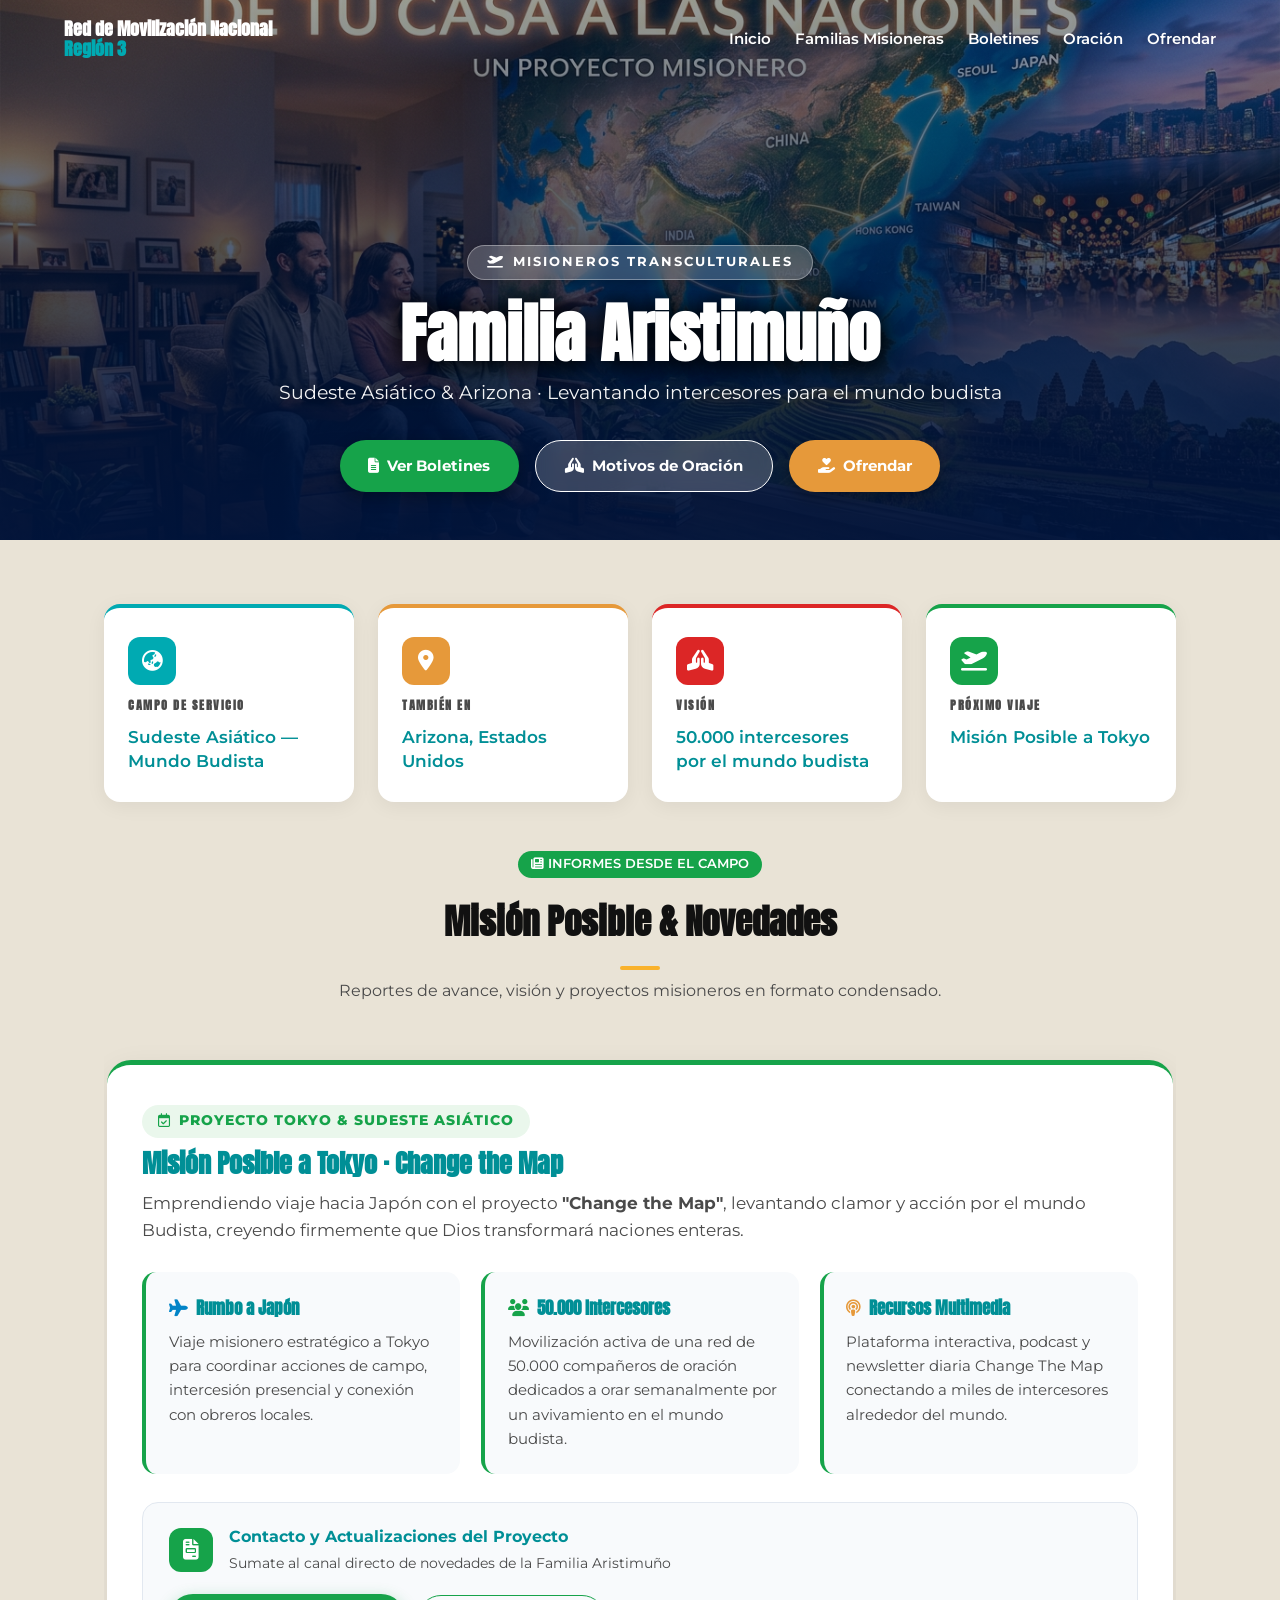
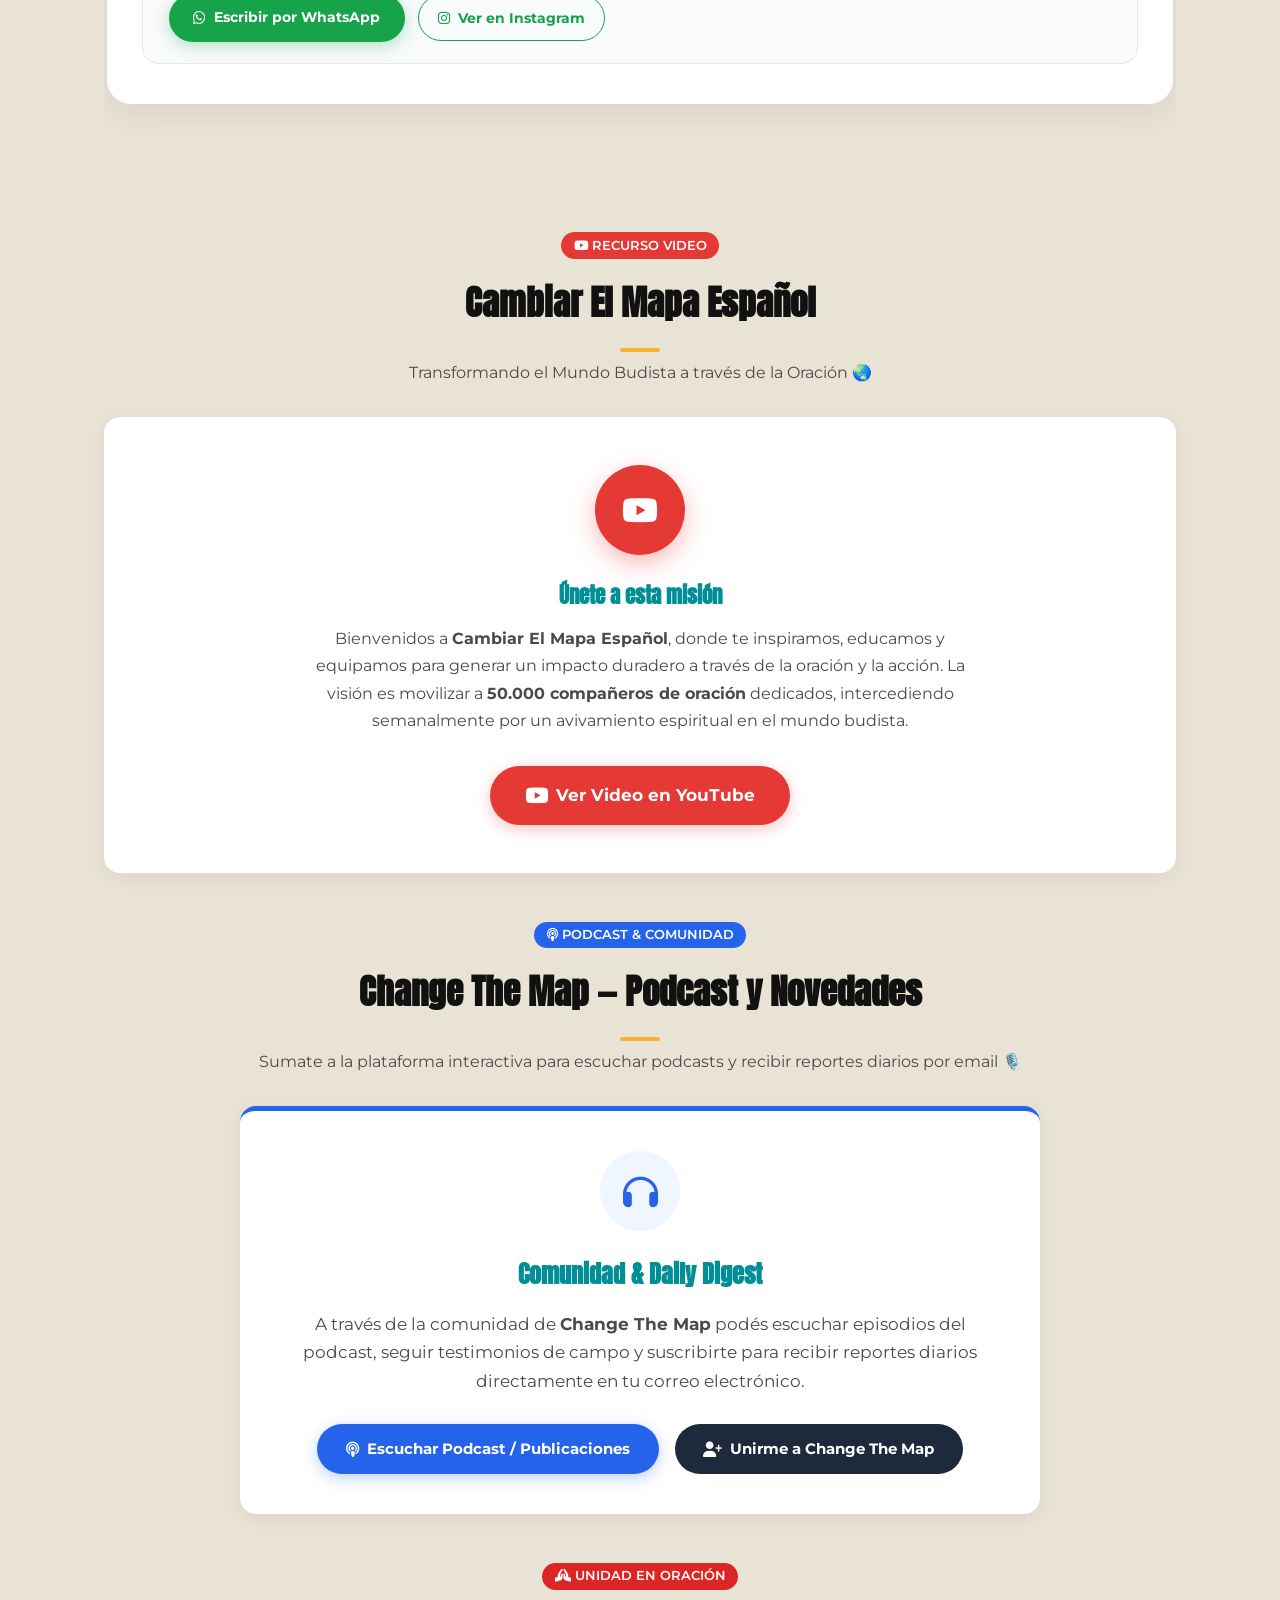
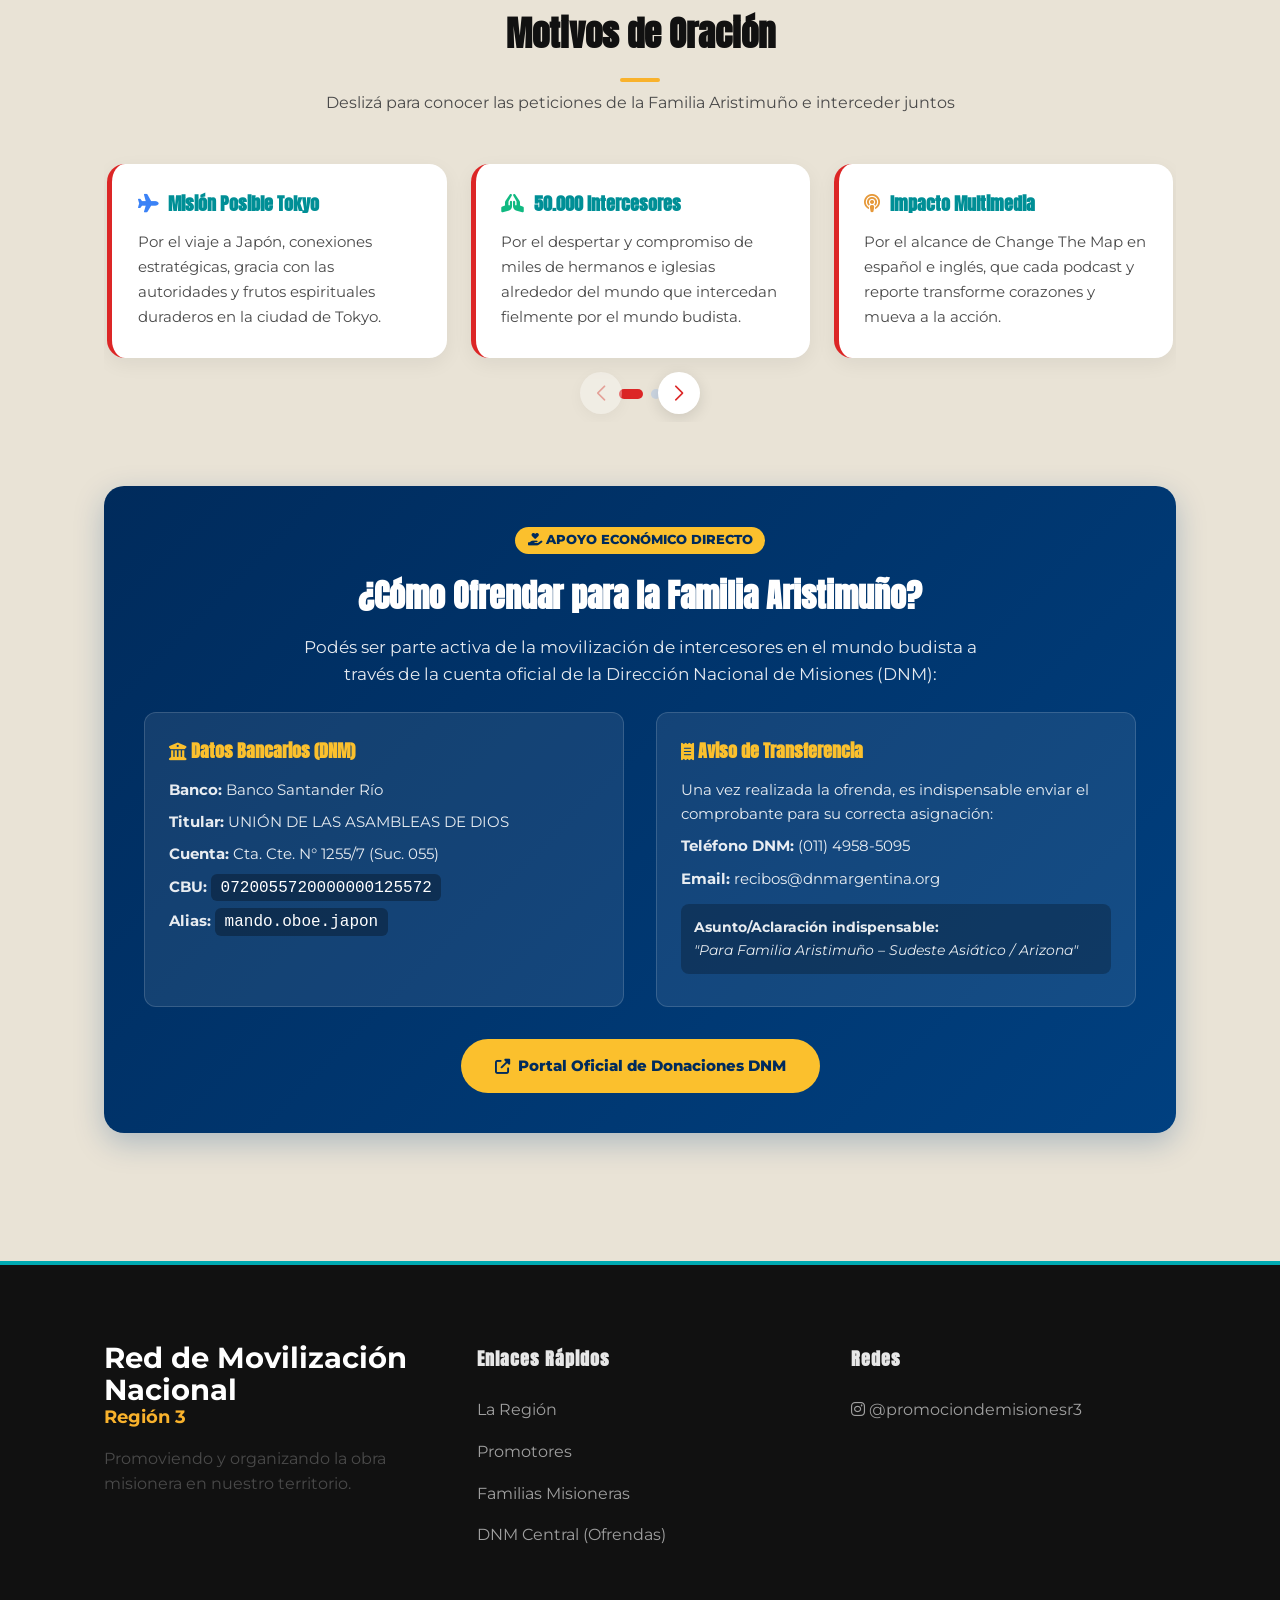
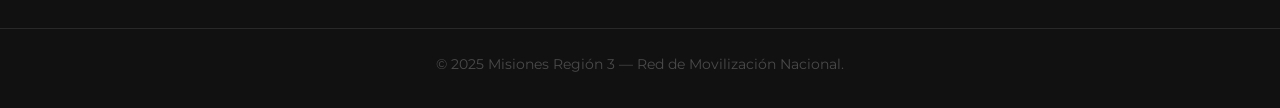
==== commit 182fd63a: "fix: optimización responsive mobile y soporte completo para teléfonos plegables (Samsung Z Fold/Flip" ====
--- a/evento-detalle.html
+++ b/evento-detalle.html
@@ -2,10 +2,10 @@
 <html lang="es">
 <head>
     <meta charset="utf-8"/>
-    <meta content="width=device-width, initial-scale=1.0" name="viewport"/>
+    <meta content="width=device-width, initial-scale=1.0, viewport-fit=cover" name="viewport"/>
     <title>Familia Aristimuño | Misioneros Región 3</title>
     <meta name="description" content="Conocé la historia y los proyectos misioneros de la Familia Aristimuño, sirviendo en el Sudeste Asiático y Arizona con el viaje 'Misión Posible a Tokyo' y el proyecto 'Change the Map'."/>
-    <link href="estilos.css" rel="stylesheet"/>
+    <link href="estilos.css?v=20261024" rel="stylesheet"/>
     <link href="https://fonts.googleapis.com/css2?family=Anton&amp;family=Montserrat:wght@300;400;600;700;800&amp;display=swap" rel="stylesheet"/>
     <link href="https://cdnjs.cloudflare.com/ajax/libs/font-awesome/6.4.0/css/all.min.css" rel="stylesheet"/>
     <link href="manifest.json" rel="manifest"/>
@@ -873,7 +873,7 @@
         </div>
     </footer>
 
-    <script src="script.js?v=20261011"></script>
+    <script src="script.js?v=20261024"></script>
     <script src="https://cdn.jsdelivr.net/npm/swiper@11/swiper-bundle.min.js"></script>
     <script>
         document.addEventListener('DOMContentLoaded', () => {
--- a/estilos.css
+++ b/estilos.css
@@ -72,24 +72,61 @@
 /* Navbar */
 .navbar {
     position: fixed; top: 0; left: 0; width: 100%; display: flex; justify-content: space-between;
-    align-items: center; padding: 1.5rem 5%; background-color: transparent; z-index: 1000;
+    align-items: center; padding: 1.2rem 5%; background-color: transparent; z-index: 1000;
     transition: all var(--transition-fast);
+    padding-top: max(1.2rem, env(safe-area-inset-top, 0px));
+    padding-left: max(5%, env(safe-area-inset-left, 0px));
+    padding-right: max(5%, env(safe-area-inset-right, 0px));
+    box-sizing: border-box;
 }
 .navbar.scrolled {
-    background-color: rgba(255, 255, 255, 0.95); backdrop-filter: blur(10px);
-    padding: 1rem 5%; box-shadow: 0 2px 10px rgba(0,0,0,0.05);
+    background-color: rgba(255, 255, 255, 0.96); backdrop-filter: blur(12px); -webkit-backdrop-filter: blur(12px);
+    padding: 0.9rem 5%; box-shadow: 0 2px 15px rgba(0,0,0,0.06);
+    padding-top: max(0.9rem, env(safe-area-inset-top, 0px));
 }
 .navbar.scrolled .logo, .navbar.scrolled .nav-item, .navbar.scrolled .mobile-toggle { color: var(--text-dark); }
-.logo { font-family: var(--font-heading); font-size: 1.1rem; font-weight: 700; color: var(--bg-white); line-height: 1.1; text-decoration: none; }
+.logo {
+    font-family: var(--font-heading); font-size: 1.1rem; font-weight: 700; color: var(--bg-white);
+    line-height: 1.15; text-decoration: none; white-space: nowrap !important; word-break: normal !important;
+    flex-shrink: 0;
+}
 .logo span { color: var(--primary-color); }
-.nav-links { display: flex; gap: 2rem; }
-.nav-item { color: var(--bg-white); font-weight: 600; font-size: 0.95rem; position: relative; }
+.nav-links { display: flex; gap: 1.5rem; align-items: center; }
+.nav-item {
+    color: var(--bg-white); font-weight: 600; font-size: 0.92rem; position: relative;
+    white-space: nowrap !important; word-break: normal !important; overflow-wrap: normal !important;
+    text-decoration: none;
+}
 .nav-item::after {
     content: ''; position: absolute; width: 0; height: 2px; bottom: -4px; left: 0;
     background-color: var(--primary-color); transition: width var(--transition-fast);
 }
 .nav-item:hover::after, .nav-item.active::after { width: 100%; }
-.mobile-toggle { display: none; font-size: 1.5rem; background: none; border: none; color: var(--bg-white); cursor: pointer; }
+.mobile-toggle { display: none; font-size: 1.4rem; background: none; border: none; color: var(--bg-white); cursor: pointer; }
+
+/* Backdrop para menú móvil lateral */
+.nav-backdrop {
+    position: fixed;
+    top: 0;
+    left: 0;
+    width: 100vw;
+    height: 100vh;
+    background: rgba(15, 23, 42, 0.55);
+    backdrop-filter: blur(4px);
+    -webkit-backdrop-filter: blur(4px);
+    z-index: 1000;
+    opacity: 0;
+    pointer-events: none;
+    transition: opacity 0.3s ease;
+}
+.nav-backdrop.active {
+    opacity: 1;
+    pointer-events: auto;
+}
+body.nav-open {
+    overflow: hidden !important;
+    touch-action: none;
+}
 
 /* Hero */
 .hero {
@@ -415,13 +452,37 @@
 /* ============================================================
    GLOBAL MOBILE OPTIMIZATIONS (Anti-Desbordamiento)
    ============================================================ */
+html {
+    box-sizing: border-box;
+    -webkit-text-size-adjust: 100%;
+}
+*, *::before, *::after {
+    box-sizing: inherit;
+}
+body {
+    overflow-x: hidden;
+    width: 100%;
+    max-width: 100vw;
+    position: relative;
+    padding-left: env(safe-area-inset-left, 0px);
+    padding-right: env(safe-area-inset-right, 0px);
+}
 img, video, iframe {
     max-width: 100%;
     height: auto;
 }
-p, h1, h2, h3, h4, h5, h6, a, span {
+p, h1, h2, h3, h4, h5, h6 {
     word-break: break-word;
     overflow-wrap: break-word;
+}
+a, span, button, input, label {
+    overflow-wrap: break-word;
+}
+/* Evitar cortes indeseados en navegación, botones y etiquetas */
+.nav-item, .logo, .logo span, .btn, .btn-unified, .filter-btn, .filter-btn-gira, .tag, .hero-eyebrow, .badge {
+    word-break: normal !important;
+    overflow-wrap: normal !important;
+    white-space: nowrap !important;
 }
 .gira-filters, .eventos-filtros {
     display: flex;
@@ -434,30 +495,251 @@
 }
 
 /* ============================================================
-   RESPONSIVE — Mobile First
+   RESPONSIVE NAVBAR (Móviles, Tablets y Plegables <= 1140px)
    ============================================================ */
-
-/* Navbar responsive */
-@media (max-width: 900px) {
-    .navbar { padding: 1rem 5%; }
+@media (max-width: 1140px) {
+    .navbar {
+        padding: 0.85rem 4%;
+        padding-top: max(0.85rem, env(safe-area-inset-top, 0px));
+        padding-left: max(4%, env(safe-area-inset-left, 0px));
+        padding-right: max(4%, env(safe-area-inset-right, 0px));
+    }
+    .logo {
+        font-size: 1rem;
+    }
+    .mobile-toggle {
+        display: flex;
+        align-items: center;
+        justify-content: center;
+        width: 44px;
+        height: 44px;
+        background: rgba(255, 255, 255, 0.15);
+        backdrop-filter: blur(8px);
+        -webkit-backdrop-filter: blur(8px);
+        border: 1px solid rgba(255, 255, 255, 0.25);
+        border-radius: 12px;
+        color: var(--bg-white);
+        font-size: 1.35rem;
+        cursor: pointer;
+        z-index: 1002;
+        transition: all 0.25s ease;
+        -webkit-tap-highlight-color: transparent;
+    }
+    .navbar.scrolled .mobile-toggle {
+        background: rgba(0, 0, 0, 0.05);
+        border-color: rgba(0, 0, 0, 0.08);
+        color: var(--text-dark);
+    }
+    .mobile-toggle.active {
+        background: #f1f5f9 !important;
+        border-color: #cbd5e1 !important;
+        color: var(--text-dark) !important;
+        box-shadow: 0 4px 12px rgba(0, 0, 0, 0.1);
+    }
+    .mobile-toggle:active {
+        transform: scale(0.92);
+    }
+
+    /* Menú lateral deslizante (Drawer) */
     .nav-links {
-        position: absolute; top: 100%; left: 0; width: 100%; max-width: 100%;
-        height: auto; max-height: calc(100vh - 70px); background: var(--bg-white);
-        flex-direction: column; gap: 0; padding-top: 0;
-        box-shadow: 0 15px 30px rgba(0,0,0,0.15);
-        transition: clip-path 0.4s cubic-bezier(0.16,1,0.3,1);
-        clip-path: polygon(0 0, 100% 0, 100% 0, 0 0); overflow-y: auto; z-index: 999;
-    }
-    .nav-links.active { clip-path: polygon(0 0, 100% 0, 100% 100%, 0 100%); }
+        position: fixed;
+        top: 0;
+        right: 0;
+        width: 82%;
+        max-width: 360px;
+        height: 100%;
+        height: 100dvh;
+        background: #ffffff;
+        flex-direction: column;
+        align-items: stretch;
+        gap: 0;
+        padding: calc(4.8rem + env(safe-area-inset-top, 0px)) 1.25rem calc(1.5rem + env(safe-area-inset-bottom, 0px));
+        box-shadow: -10px 0 35px rgba(0, 0, 0, 0.25);
+        transform: translateX(105%);
+        transition: transform 0.35s cubic-bezier(0.16, 1, 0.3, 1);
+        overflow-y: auto;
+        -webkit-overflow-scrolling: touch;
+        z-index: 1001;
+        display: flex;
+        border-left: 1px solid rgba(0, 0, 0, 0.08);
+    }
+    .nav-links.active {
+        transform: translateX(0);
+    }
     .nav-item {
-        color: var(--text-dark); padding: 1.2rem 2rem;
-        border-bottom: 1px solid rgba(0,0,0,0.06); display: block; text-align: center;
-        font-size: 1rem;
-    }
-    .mobile-toggle { display: block; z-index: 1001; }
-    .navbar:not(.scrolled) .mobile-toggle,
-    .navbar:not(.scrolled) .logo { color: var(--bg-white); }
-    .nav-links .btn-urgent { margin: 1.5rem auto; display: inline-block; }
+        color: #1e293b !important;
+        padding: 0.95rem 1.1rem;
+        border-radius: 12px;
+        display: flex;
+        align-items: center;
+        font-size: 1.05rem;
+        font-weight: 700;
+        text-align: left;
+        white-space: nowrap !important;
+        word-break: normal !important;
+        overflow-wrap: normal !important;
+        border-bottom: 1px solid rgba(0, 0, 0, 0.04);
+        transition: background-color 0.2s ease, color 0.2s ease, transform 0.15s ease;
+        min-height: 48px;
+    }
+    .nav-item:hover, .nav-item:active {
+        background-color: #f8fafc;
+        color: var(--primary-color) !important;
+        transform: translateX(3px);
+    }
+    .nav-item::after { display: none; }
+
+    .nav-links .btn-urgent {
+        margin: 1.2rem 0 0.5rem;
+        width: 100%;
+        text-align: center;
+        justify-content: center;
+        padding: 0.9rem 1.4rem;
+        font-size: 0.95rem;
+        display: inline-flex;
+        align-items: center;
+        gap: 0.5rem;
+        border-radius: 30px;
+        box-shadow: 0 4px 15px rgba(0, 43, 92, 0.25);
+    }
+}
+
+/* ============================================================
+   OPTIMIZACIONES PARA TELÉFONOS PLEGABLES (Samsung & Apple)
+   ============================================================ */
+
+/* ── Pantallas Ultrangostas (Samsung Galaxy Z Fold cerrado 344px-374px, iPhone SE) ── */
+@media (max-width: 375px) {
+    .navbar {
+        padding: 0.75rem 3%;
+        padding-top: max(0.75rem, env(safe-area-inset-top, 0px));
+    }
+    .logo {
+        font-size: 0.88rem;
+    }
+    .mobile-toggle {
+        width: 40px;
+        height: 40px;
+        font-size: 1.2rem;
+    }
+    .nav-links {
+        width: 88%;
+        max-width: 300px;
+        padding-left: 1rem;
+        padding-right: 1rem;
+    }
+    .hero {
+        padding: 4.5rem 4% 2.5rem;
+    }
+    .hero-content h1 {
+        font-size: 1.75rem !important;
+        line-height: 1.15 !important;
+    }
+    .hero-content p {
+        font-size: 0.92rem !important;
+    }
+    .hero-eyebrow {
+        font-size: 0.65rem !important;
+        padding: 0.25rem 0.65rem !important;
+    }
+    .hero-buttons {
+        gap: 0.6rem !important;
+    }
+    .hero-buttons .btn-unified {
+        font-size: 0.85rem !important;
+        padding: 0.65rem 1rem !important;
+    }
+    .container {
+        padding: 0 0.85rem !important;
+    }
+    .section {
+        padding: 2rem 0 !important;
+    }
+    h2 {
+        font-size: 1.5rem !important;
+    }
+    h3 {
+        font-size: 1.1rem !important;
+    }
+    .central-banner-content h2 {
+        font-size: 1.35rem !important;
+    }
+    .dnm-buttons {
+        gap: 0.6rem !important;
+    }
+    .dnm-buttons a {
+        font-size: 0.85rem !important;
+        padding: 0.65rem 1rem !important;
+    }
+    .promotor-card {
+        padding: 1.2rem 0.8rem !important;
+    }
+    .gira-card-content {
+        padding: 1rem 0.8rem !important;
+    }
+    .donacion-box {
+        padding: 1.5rem 1rem !important;
+        border-radius: 14px !important;
+    }
+}
+
+/* ── Pantallas Plegables Desplegadas (Samsung Galaxy Z Fold abierto, Pixel Fold, Tablets 601px-1140px) ── */
+@media (min-width: 601px) and (max-width: 1140px) {
+    .hero {
+        min-height: 75vh;
+        padding: 6.5rem 6% 3.5rem;
+    }
+    .hero-content {
+        max-width: 680px;
+        margin: 0 auto;
+        text-align: center;
+    }
+    .hero-content h1 {
+        font-size: 2.8rem;
+    }
+    .hero-buttons {
+        justify-content: center;
+    }
+    .promotores-grid,
+    .gira-grid,
+    .noticias-grid {
+        grid-template-columns: repeat(2, 1fr) !important;
+        gap: 1.5rem !important;
+    }
+    .formacion-grid {
+        grid-template-columns: repeat(2, 1fr) !important;
+        gap: 1.5rem !important;
+    }
+    .region-info {
+        display: grid !important;
+        grid-template-columns: 1fr 1fr !important;
+        gap: 1.5rem !important;
+        align-items: center;
+    }
+    #mapa-region {
+        height: 340px !important;
+        width: 100% !important;
+    }
+}
+
+/* ── Soporte de Pliegue y Bisagra (CSS Foldable Screen Spanning API) ── */
+@media (horizontal-viewport-segments: 2), (screen-spanning: single-fold-vertical) {
+    /* Plegable abierto en modo libro (bisagra vertical) */
+    .navbar {
+        padding-left: max(4%, calc(env(fold-left, 0px) + 1rem));
+    }
+    .region-info {
+        display: grid !important;
+        grid-template-columns: 1fr 1fr !important;
+        gap: max(2rem, env(fold-width, 24px)) !important;
+    }
+}
+@media (vertical-viewport-segments: 2), (screen-spanning: single-fold-horizontal) {
+    /* Plegable semi-doblado en modo Flex / Carpa (Galaxy Z Flip o Z Fold horizontal) */
+    .hero {
+        min-height: 100svh;
+        padding-top: max(4.5rem, calc(env(safe-area-inset-top, 0px) + 2rem));
+    }
 }
 
 /* Hero responsive */
@@ -1746,15 +2028,9 @@
 
 /* ── Navbar Mobile ── */
 @media (max-width: 600px) {
-    .navbar { padding: 0.9rem 4%; }
-    .logo { font-size: 0.95rem; }
-    .mobile-toggle { font-size: 1.3rem; }
-    .nav-links .btn-urgent {
-        width: calc(100% - 4rem);
-        text-align: center;
-        margin: 1rem auto;
-        display: block;
-    }
+    .navbar { padding: 0.8rem 4%; }
+    .logo { font-size: 0.92rem; }
+    .mobile-toggle { width: 42px; height: 42px; font-size: 1.25rem; }
 }
 
 /* ── Sections Mobile ── */
@@ -1903,13 +2179,12 @@
 
 /* ── Touch-friendly tap targets ── */
 @media (max-width: 600px) {
-    .btn, .btn-unified, .filter-btn, .filter-btn-gira, .nav-item {
+    .btn, .btn-unified, .filter-btn, .filter-btn-gira {
         min-height: 44px;
         display: inline-flex;
         align-items: center;
         justify-content: center;
     }
-    .nav-item { padding: 0 1rem; }
 }
 
 /* ── iOS Safe Area insets (notch/home bar) ── */
